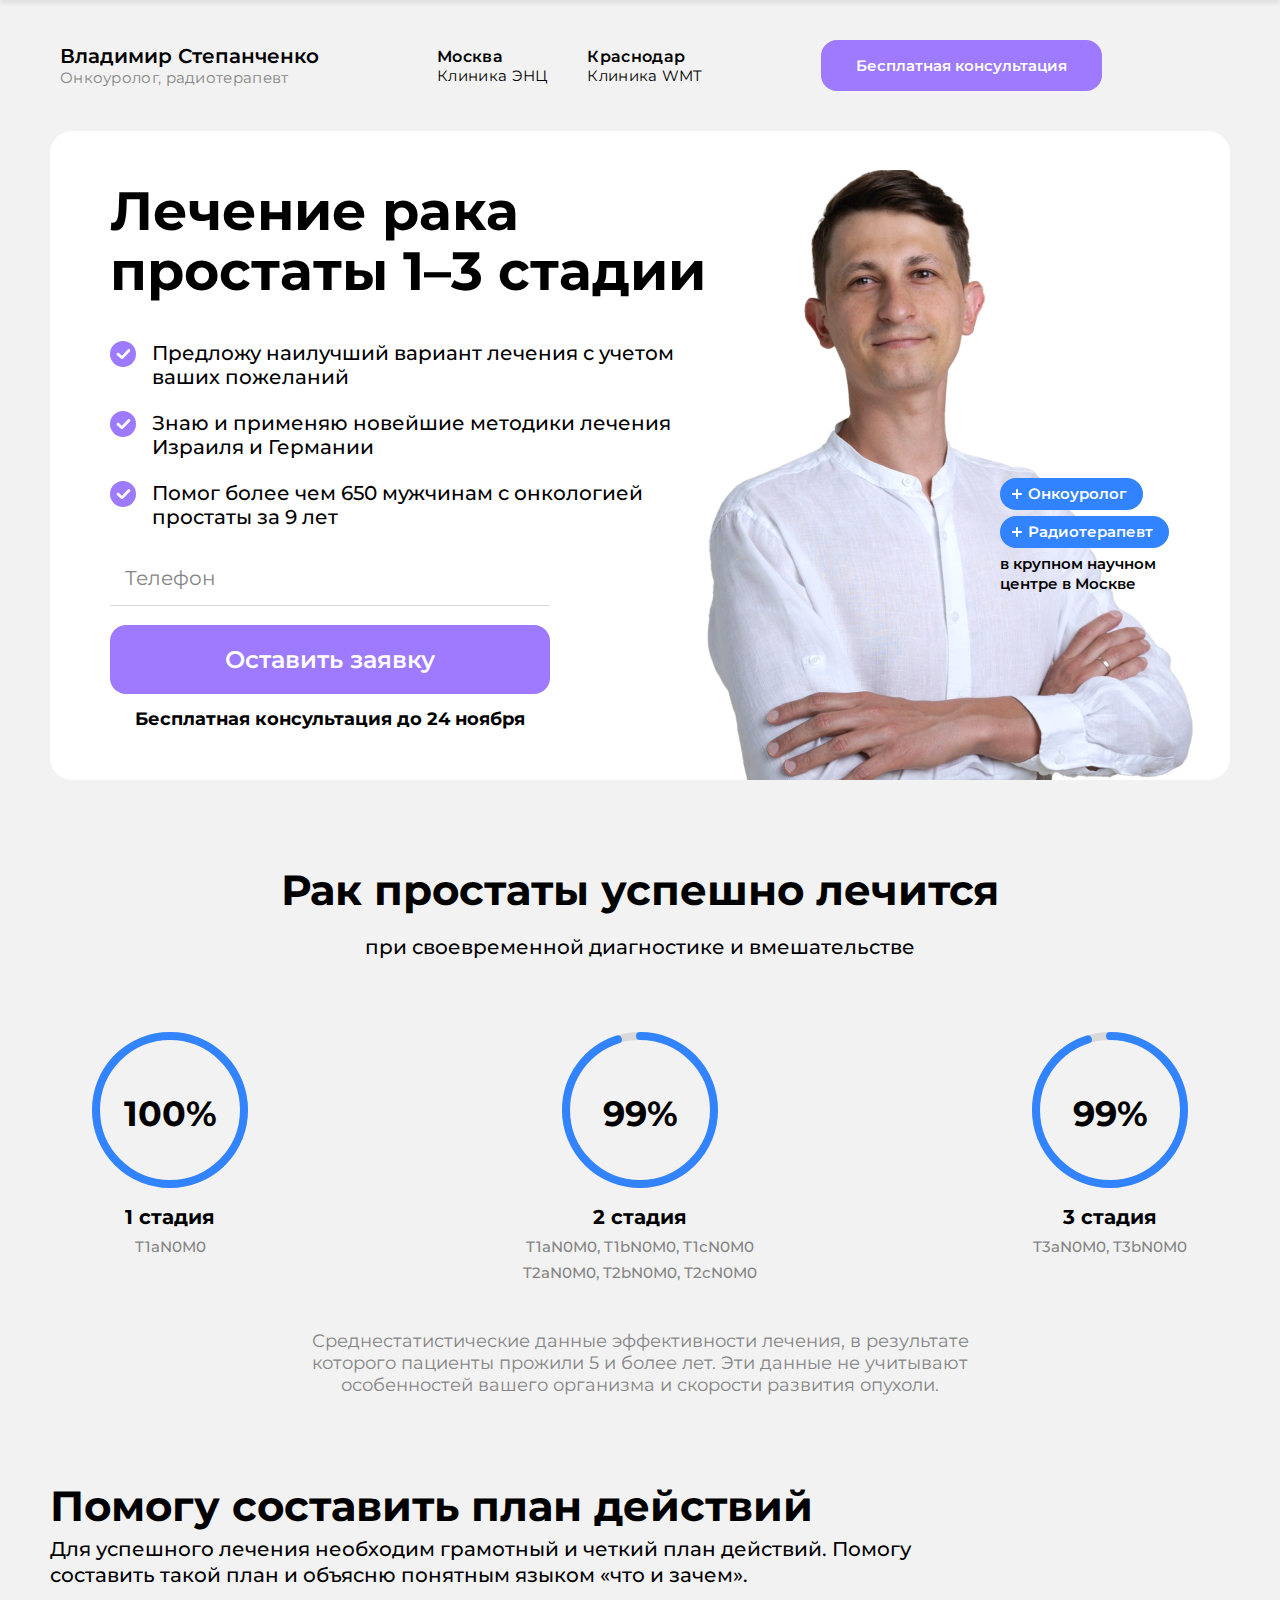
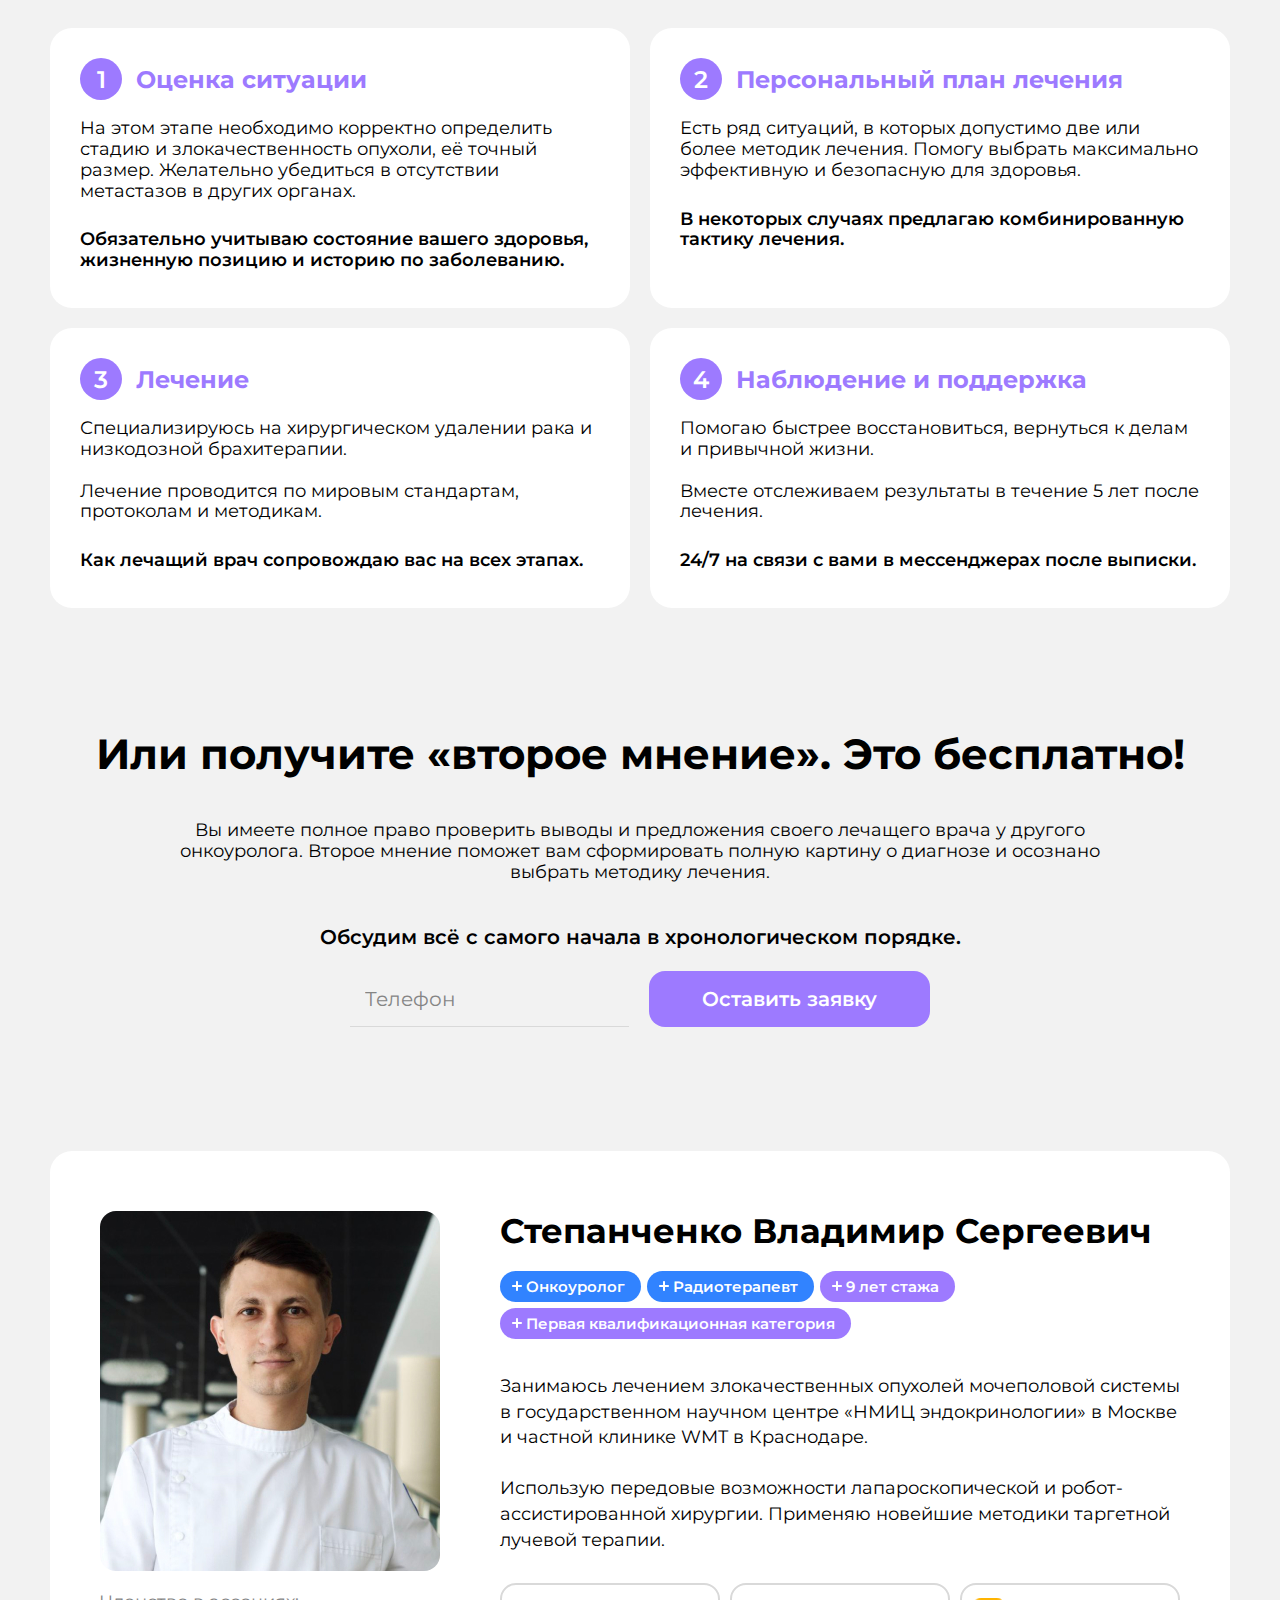
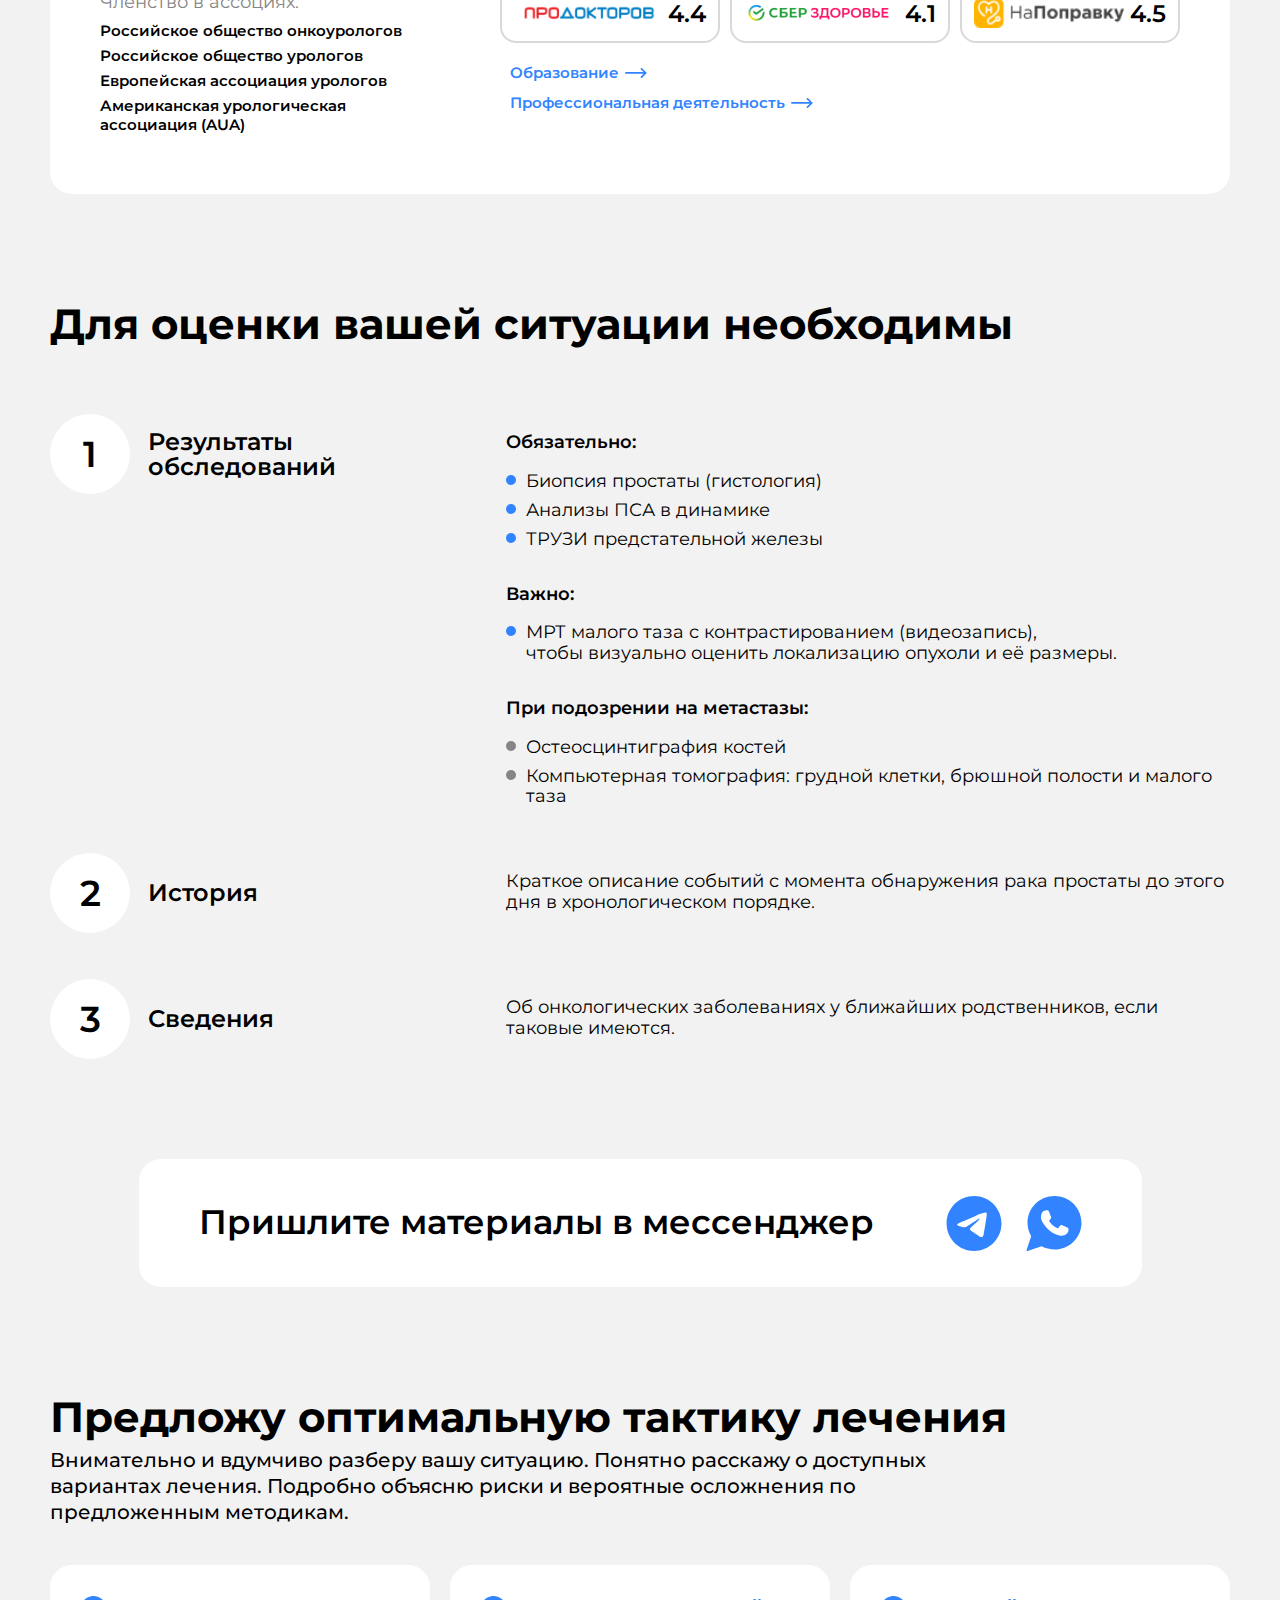
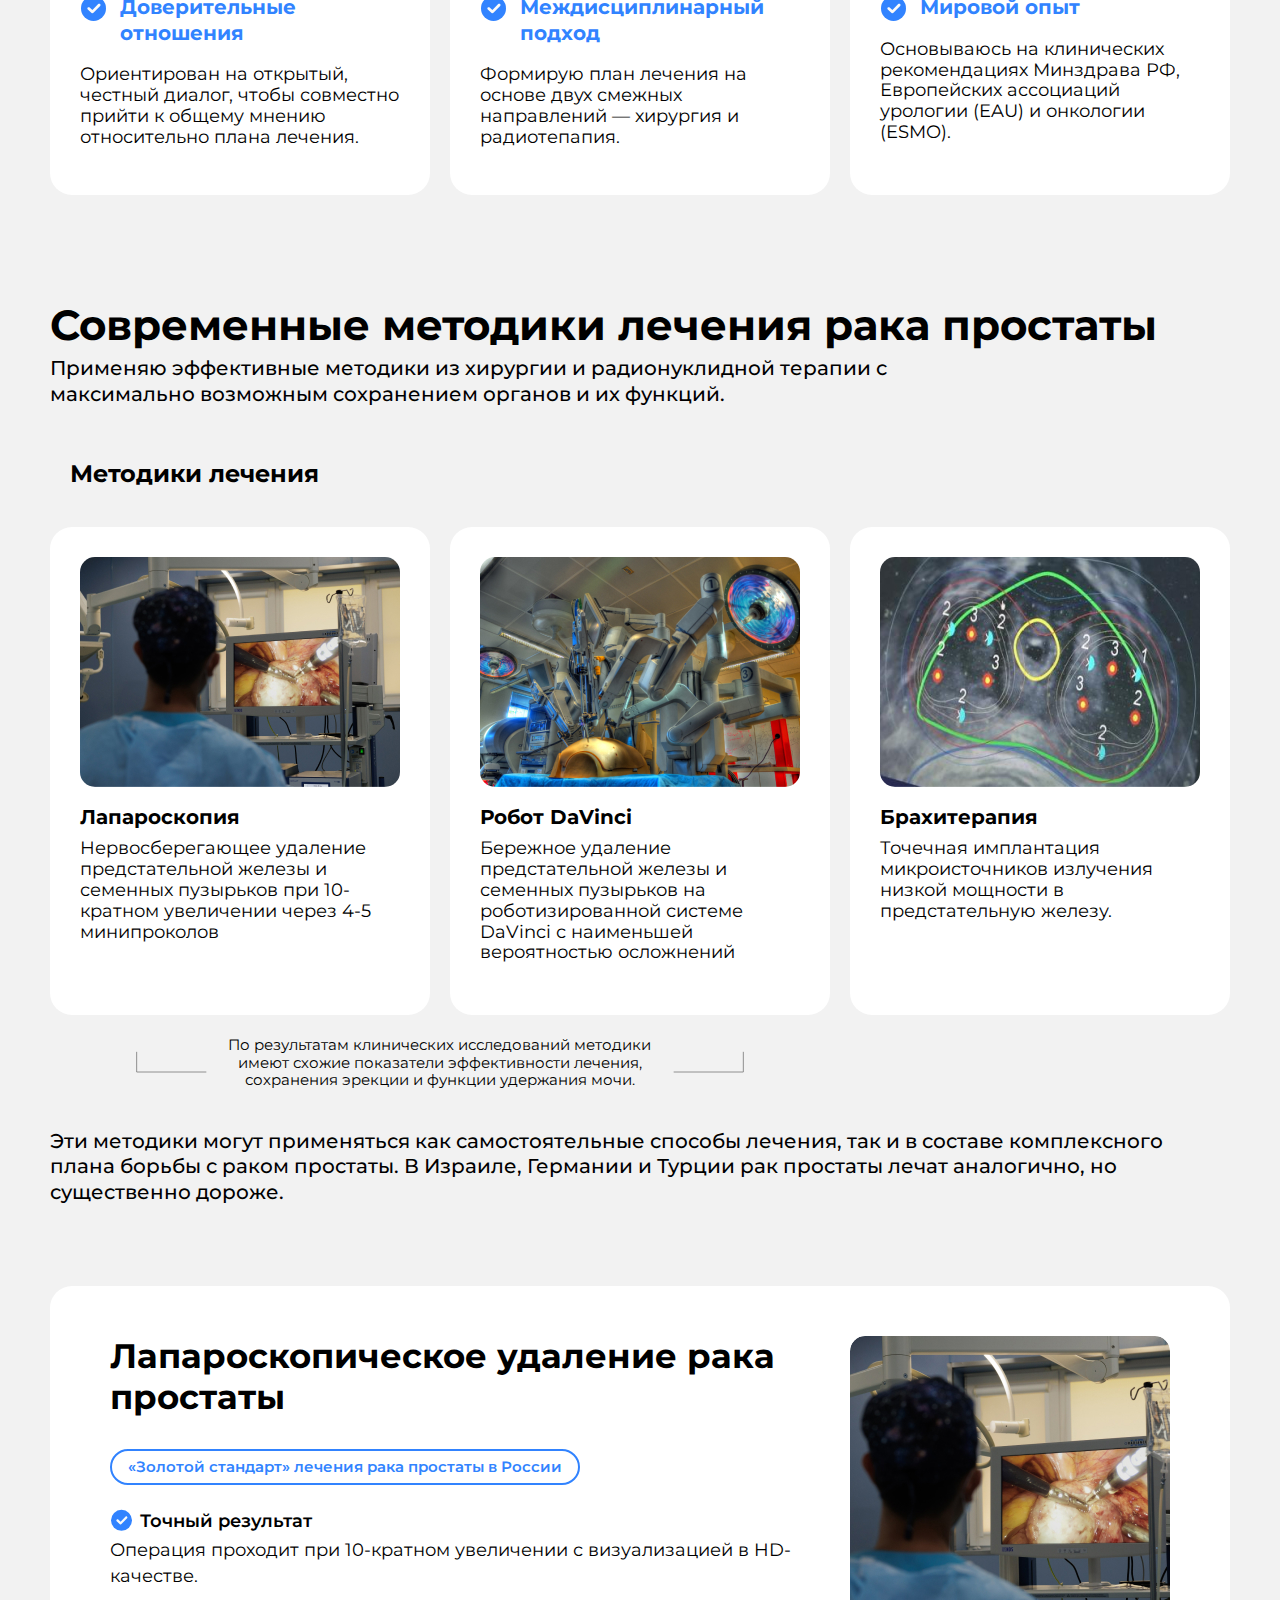
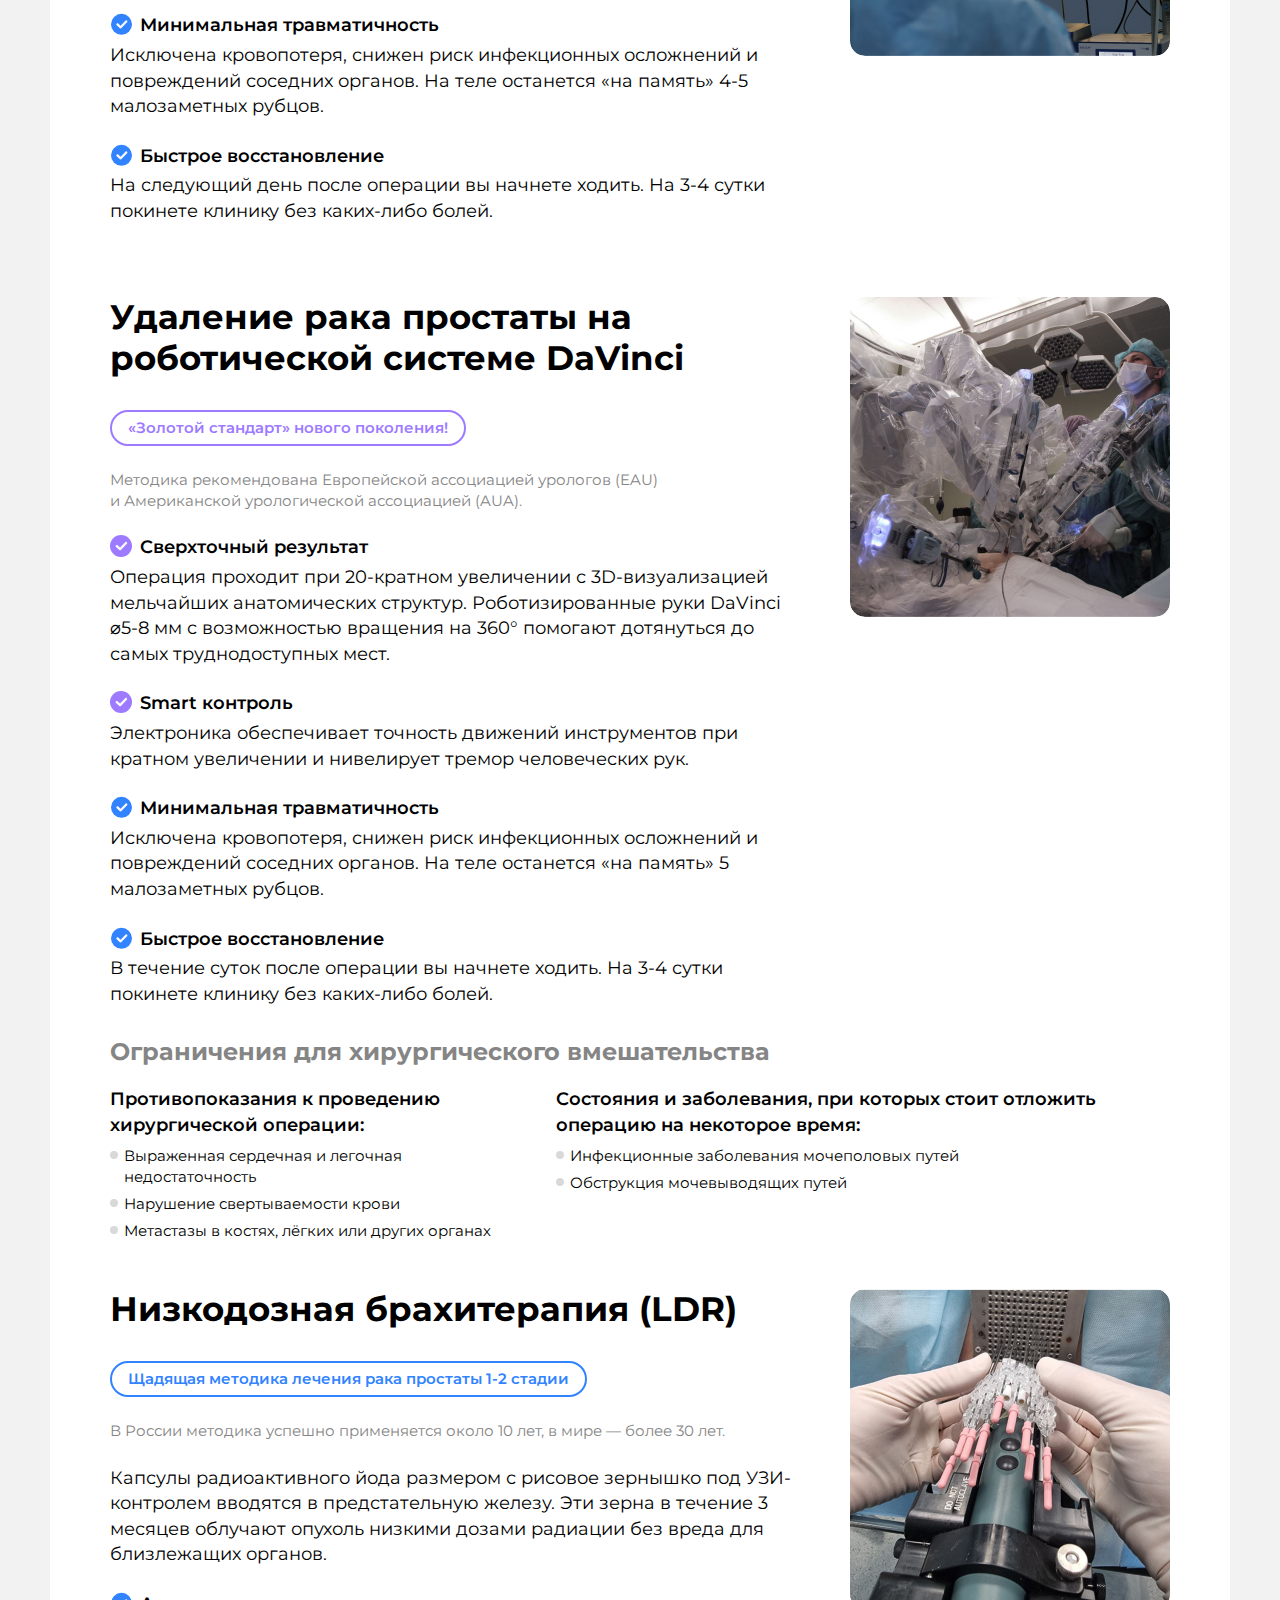
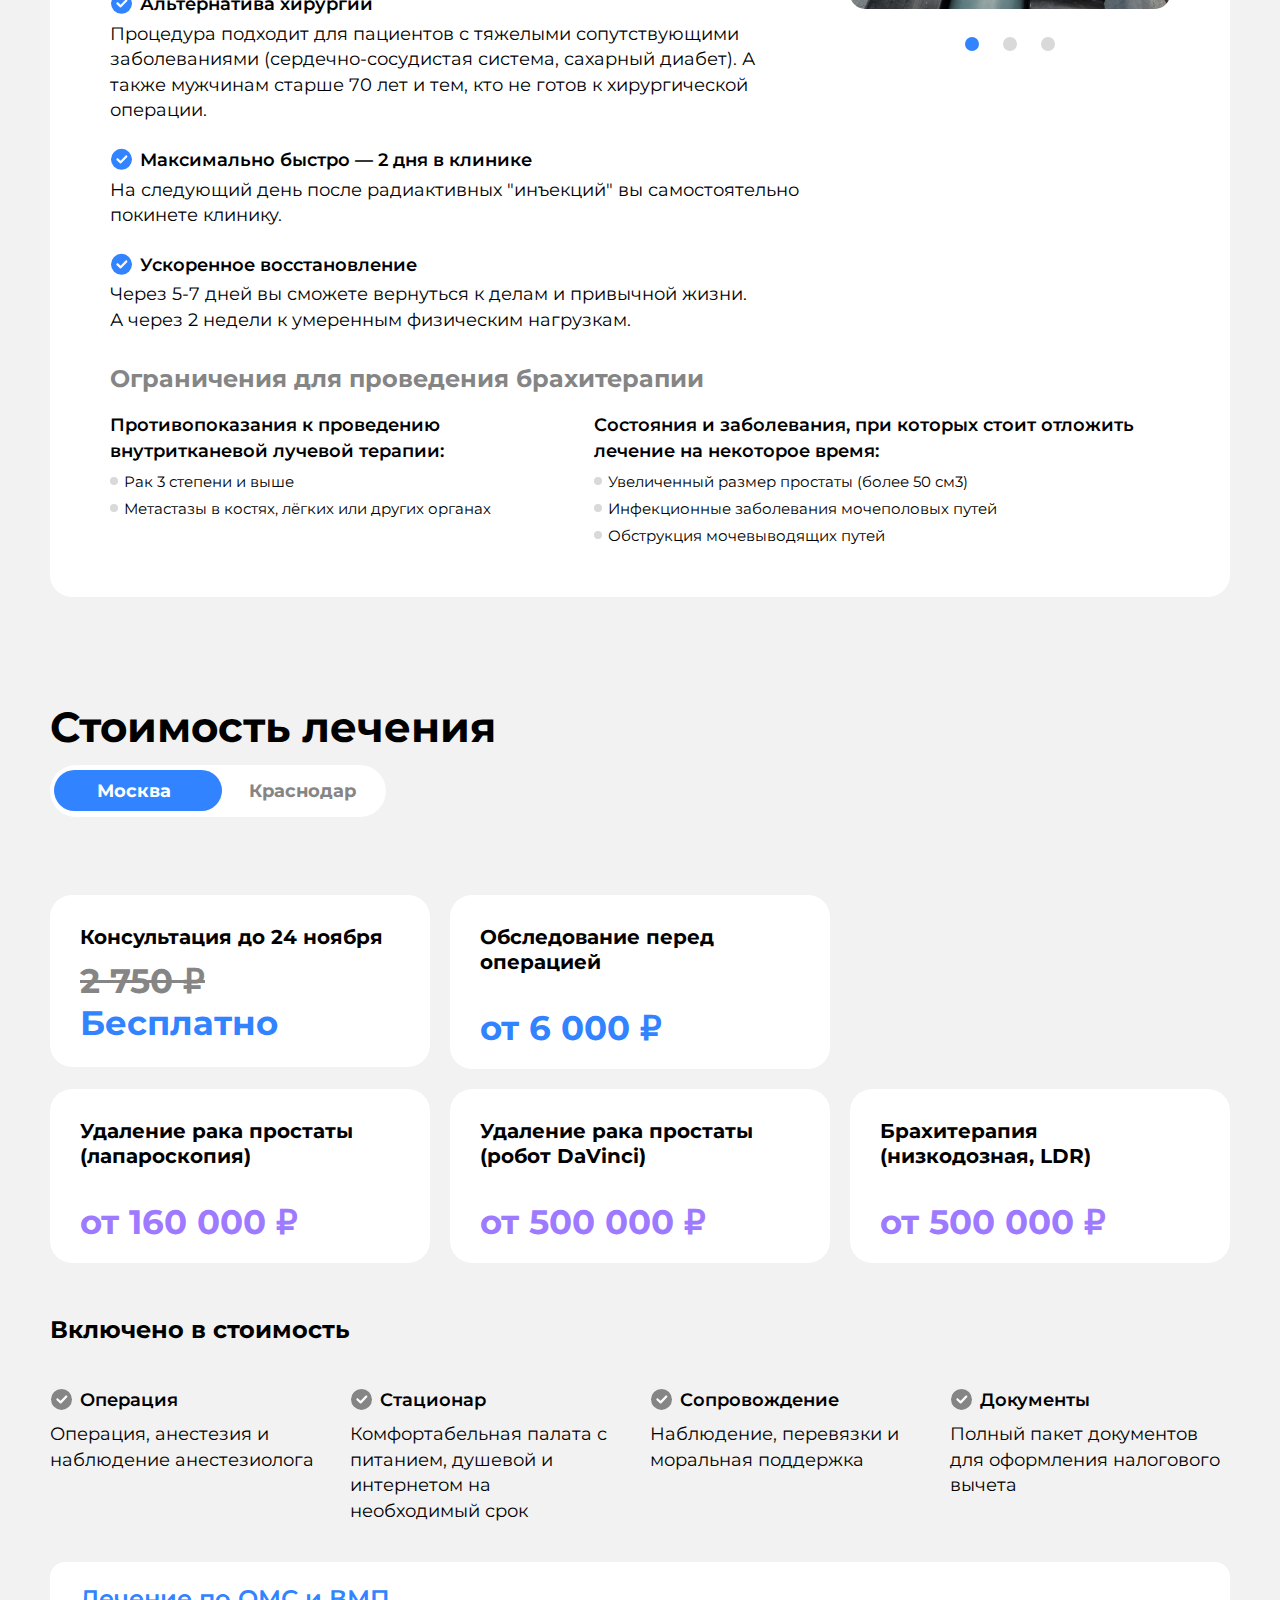
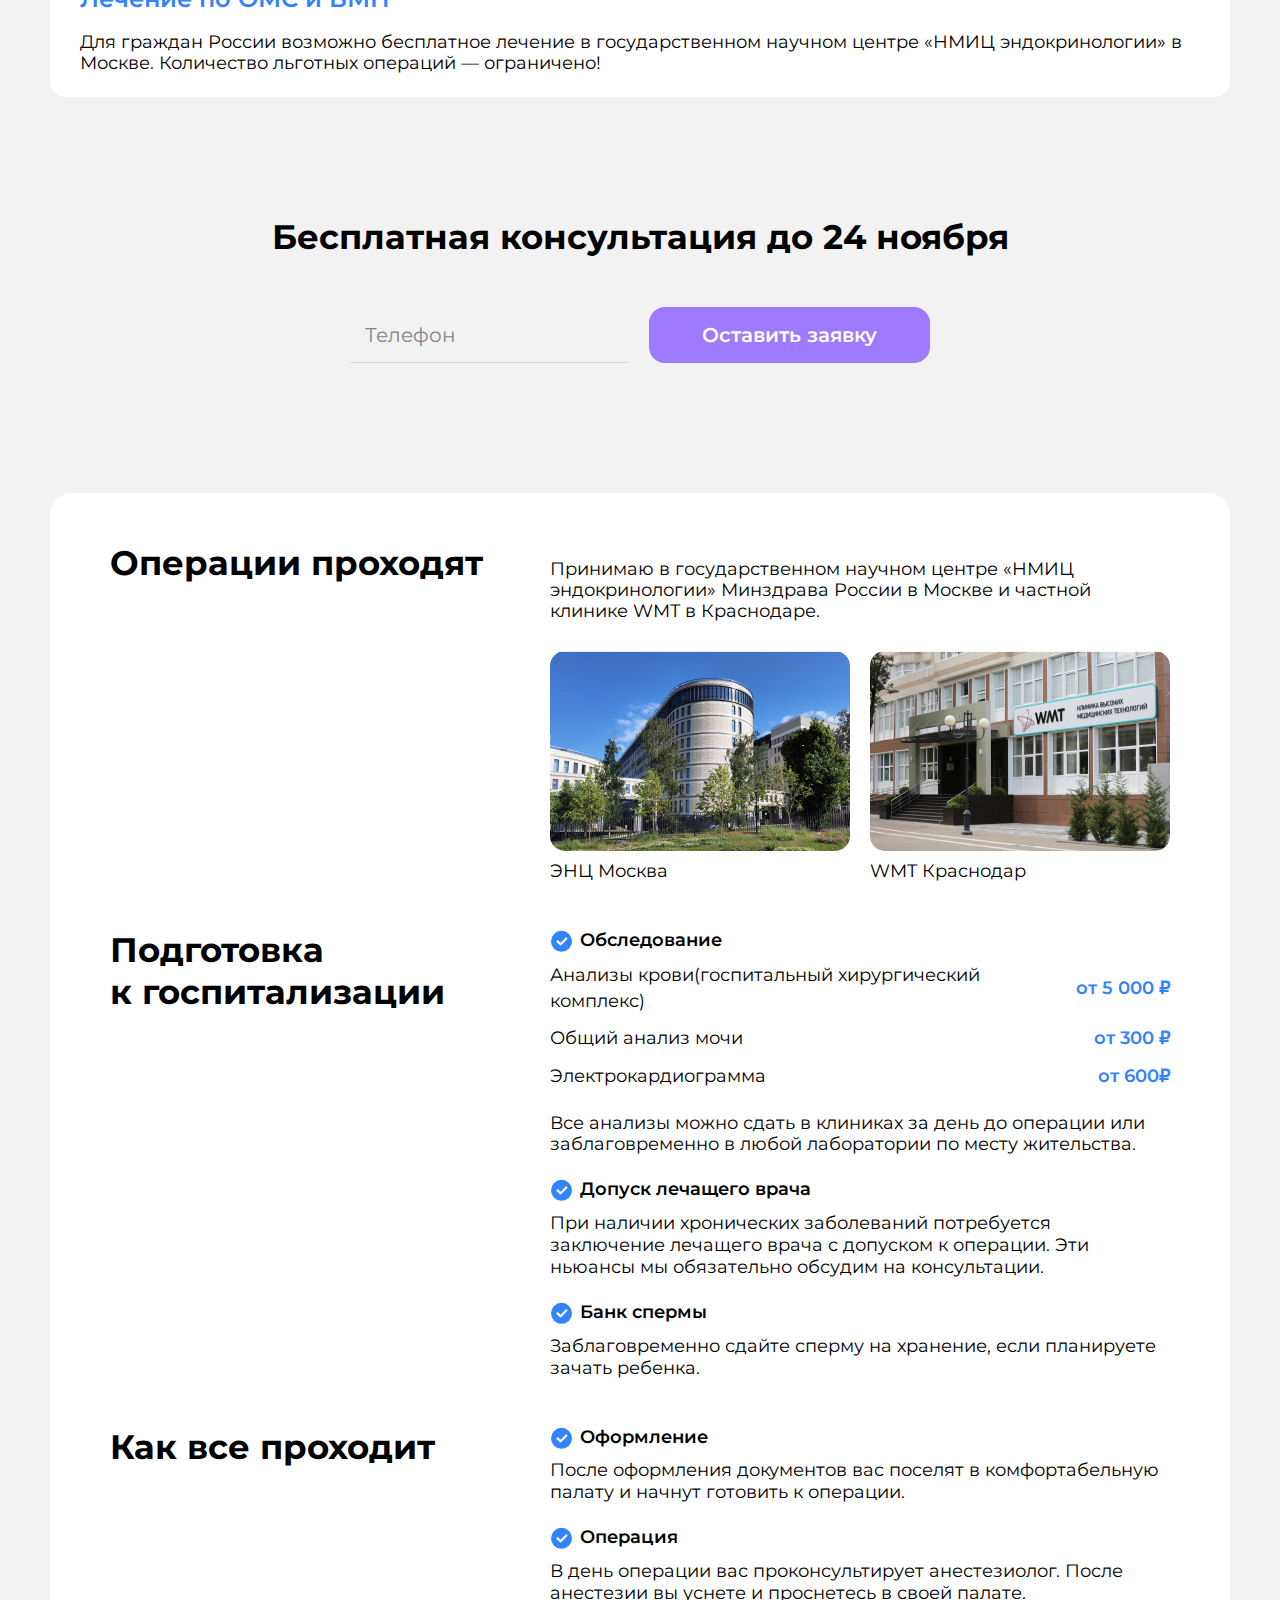
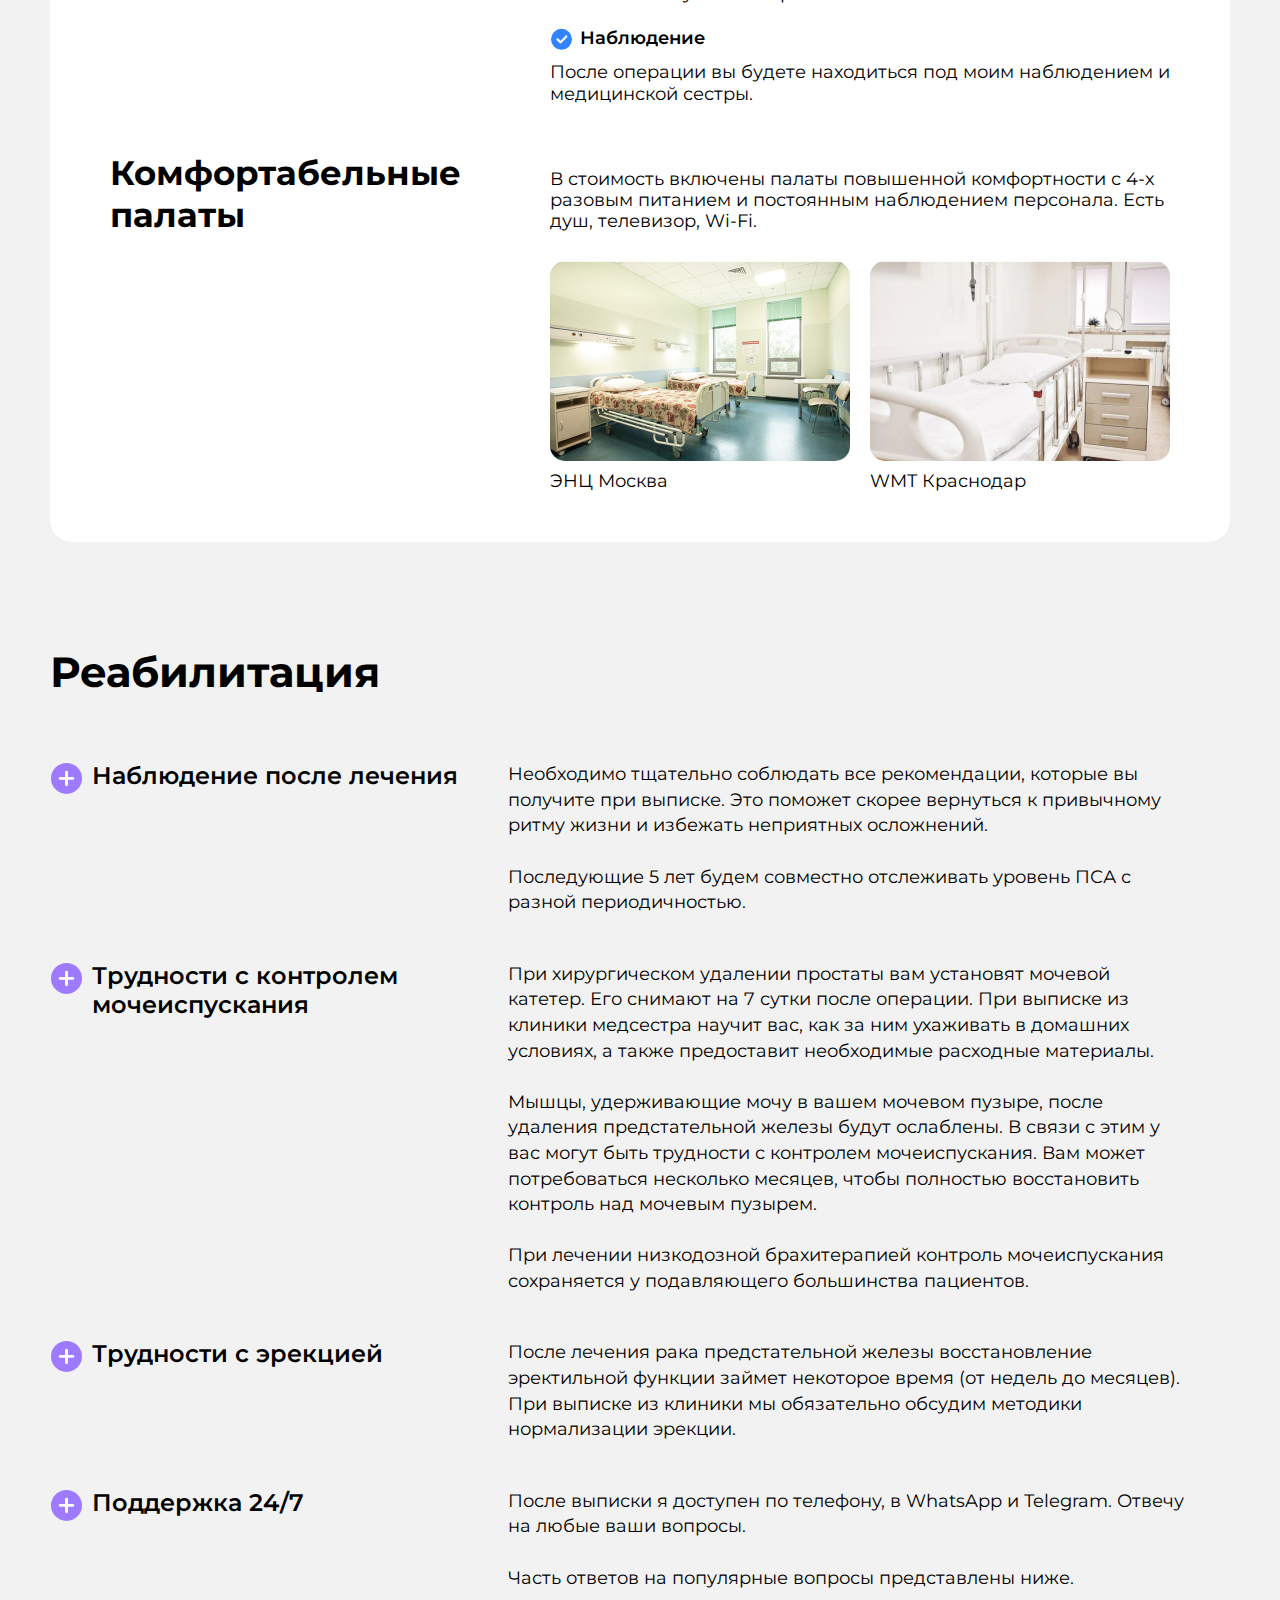
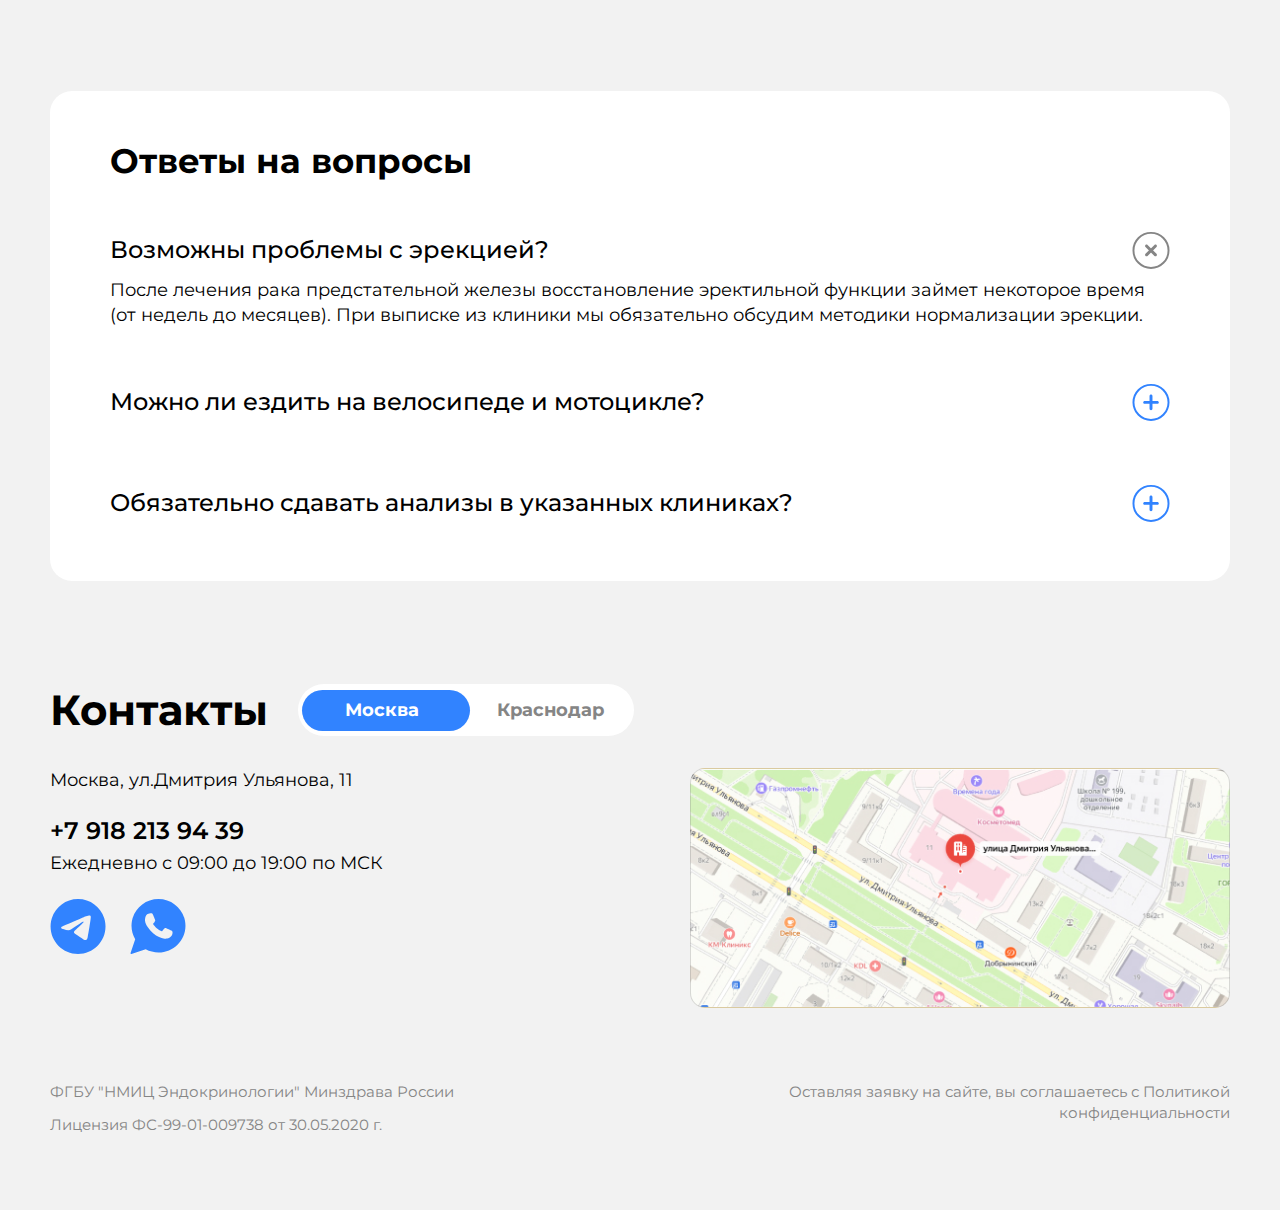
==== index.html @ a7b2053d "Add files via upload" ====
<!DOCTYPE html>
<html lang="ru">
    <head>
        <meta charset="UTF-8" />
        <meta name="viewport" content="width=device-width, initial-scale=1.0" />
        <title>
            Лечение рака простаты 1–3 стадии | Владимир Степанченко - Онкоуролог,
            радиотерапевт
        </title>

        <link rel="stylesheet" href="css/reset.css" />
        <link rel="stylesheet" href="css/style.css" />
        <link rel="stylesheet" href="css/flexibility.css" />

        <link rel="shortcut icon" href="favicon.ico" type="image/x-icon">
    </head>
    <body>
        <header class="header static-header">
            <div class="container">
                <div class="header-wrap">
                    <a href="index.html" class="logo-link">
                        <span>Владимир Степанченко</span>
                        <p>Онкоуролог, радиотерапевт</p>
                    </a>
                    <div class="header-wrap__places">
                        <div class="header-wrap__places__item">
                            <h4 class="header-wrap__places__title">Москва</h4>
                            <p class="header-wrap__places__text">Клиника ЭНЦ</p>
                        </div>
                        <div class="header-wrap__places__item">
                            <h4 class="header-wrap__places__title">Краснодар</h4>
                            <p class="header-wrap__places__text">Клиника WMT</p>
                        </div>
                    </div>
                    <button type="button" class="header__btn btn openModal _desktop">
                        Бесплатная консультация
                    </button>
                    <button type="button" class="header__btn openModal _mobile"></button>
                </div>
            </div>
        </header>
        <div class="header fixed-header">
            <div class="container">
                <div class="header-wrap">
                    <a href="index.html" class="logo-link">
                        <span>Владимир Степанченко</span>
                        <p>Онкоуролог, радиотерапевт</p>
                    </a>
                    <div class="header-wrap__places">
                        <div class="header-wrap__places__item">
                            <h4 class="header-wrap__places__title">Москва</h4>
                            <p class="header-wrap__places__text">Клиника ЭНЦ</p>
                        </div>
                        <div class="header-wrap__places__item">
                            <h4 class="header-wrap__places__title">Краснодар</h4>
                            <p class="header-wrap__places__text">Клиника WMT</p>
                        </div>
                    </div>
                    <button type="button" class="header__btn btn openModal _desktop">
                        Бесплатная консультация
                    </button>
                    <button type="button" class="header__btn openModal _mobile _fixed"></button>
                </div>
            </div>
        </div>

        <section class="offer">
            <div class="container">
                <div class="offer-wrap">
                    <div class="offer-wrap__main">
                        <h1 class="offer-wrap__title">
                            Лечение рака простаты 1–3 стадии
                        </h1>

                        <div class="offer-wrap__benefits">
                            <div class="offer-wrap__benefits__item">
                                Предложу наилучший вариант лечения с учетом ваших
                                пожеланий
                            </div>
                            <div class="offer-wrap__benefits__item">
                                Знаю и применяю новейшие методики лечения Израиля и
                                Германии
                            </div>
                            <div class="offer-wrap__benefits__item">
                                Помог более чем 650 мужчинам с онкологией простаты за 9
                                лет
                            </div>
                        </div>

                        <div class="offer-wrap__form">
                            <input
                                type="text"
                                class="offer-wrap__form__input input"
                                placeholder="Телефон"
                            />
                            <button class="offer-wrap__form__btn btn">
                                Оставить заявку
                            </button>
                            <p class="offer-wrap__form__subtitle">
                                Бесплатная консультация до 24 ноября
                            </p>
                        </div>
                    </div>

                    <img
                        class="offer-wrap__doctor-block__img"
                        src="img/doctor.png"
                        alt="Владимир Степанченко - Онкоуролог, радиотерапевт"
                    />
                    <div class="offer-wrap__doctor-block">
                        <span class="offer-wrap__doctor-block__benefit">Онкоуролог</span>
                        <span class="offer-wrap__doctor-block__benefit"
                            >Радиотерапевт</span
                        >
                        <p class="offer-wrap__doctor-block__text">
                            в крупном научном<br />центре в Москве
                        </p>
                    </div>
                </div>
            </div>
        </section>
        <section class="treatment-success">
            <div class="container">
                <h2 class="section__title treatment-success__title text-a-c">
                    Рак простаты успешно лечится
                </h2>
                <p class="section__text treatment-success__text text-a-c">
                    при своевременной диагностике и вмешательстве
                </p>

                <div class="treatment-success__wrap">
                    <div class="treatment-success__wrap__item">
                        <div class="treatment-success__wrap__item__progress-block">
                            <svg class="progress-ring" width="180" height="180">
                                <circle
                                    class="progress-ring__background"
                                    cx="90"
                                    cy="90"
                                    r="74"
                                ></circle>
                                <circle
                                    class="progress-ring__circle"
                                    cx="90"
                                    cy="90"
                                    r="74"
                                    data-percent="100"
                                ></circle>
                            </svg>
                            <p class="progress-ring__text">
                                <span class="progress-ring__num">100</span>%
                            </p>
                        </div>

                        <h4 class="treatment-success__wrap__item__title">1 стадия</h4>
                        <p class="treatment-success__wrap__item__text">T1aN0M0</p>
                    </div>

                    <div class="treatment-success__wrap__item">
                        <div class="treatment-success__wrap__item__progress-block">
                            <svg class="progress-ring" width="180" height="180">
                                <circle
                                    class="progress-ring__background"
                                    cx="90"
                                    cy="90"
                                    r="74"
                                ></circle>
                                <circle
                                    class="progress-ring__circle"
                                    cx="90"
                                    cy="90"
                                    r="74"
                                    data-percent="95"
                                ></circle>
                            </svg>
                            <p class="progress-ring__text">
                                <span class="progress-ring__num">99</span>%
                            </p>
                        </div>

                        <h4 class="treatment-success__wrap__item__title">2 стадия</h4>
                        <p class="treatment-success__wrap__item__text">
                            T1aN0M0, T1bN0M0, T1cN0M0<br />T2aN0M0, T2bN0M0, T2сN0M0
                        </p>
                    </div>

                    <div class="treatment-success__wrap__item">
                        <div class="treatment-success__wrap__item__progress-block">
                            <svg class="progress-ring" width="180" height="180">
                                <circle
                                    class="progress-ring__background"
                                    cx="90"
                                    cy="90"
                                    r="74"
                                ></circle>
                                <circle
                                    class="progress-ring__circle"
                                    cx="90"
                                    cy="90"
                                    r="74"
                                    data-percent="95"
                                ></circle>
                            </svg>
                            <p class="progress-ring__text">
                                <span class="progress-ring__num">99</span>%
                            </p>
                        </div>

                        <h4 class="treatment-success__wrap__item__title">3 стадия</h4>
                        <p class="treatment-success__wrap__item__text">
                            T3aN0M0, T3bN0M0
                        </p>
                    </div>
                </div>

                <p class="treatment-success__bottom-text">
                    Среднестатистические данные эффективности лечения, в результате
                    которого пациенты прожили 5 и более лет. Эти данные не учитывают
                    особенностей вашего организма и скорости развития опухоли.
                </p>
            </div>
        </section>
        <section class="action-plan">
            <div class="container">
                <h2 class="section__title action-plan__title">
                    Помогу составить план действий
                </h2>
                <p class="section__text action-plan__text">
                    Для успешного лечения необходим грамотный и четкий план действий.
                    Помогу составить такой план и объясню понятным языком «что и зачем».
                </p>

                <div class="action-plan__wrap">
                    <div class="action-plan__wrap__item">
                        <div class="action-plan__wrap__item__top">
                            <span class="action-plan__wrap__item__top__num">1</span>
                            <h3 class="action-plan__wrap__item__top__title">
                                Оценка ситуации
                            </h3>
                        </div>
                        <p class="action-plan__wrap__item__text">
                            На этом этапе необходимо корректно определить стадию и
                            злокачественность опухоли, её точный размер. Желательно
                            убедиться в отсутствии метастазов в других органах.
                        </p>
                        <p class="action-plan__wrap__item__bottom-text">
                            Обязательно учитываю состояние вашего здоровья, жизненную
                            позицию и историю по заболеванию.
                        </p>
                    </div>

                    <div class="action-plan__wrap__item">
                        <div class="action-plan__wrap__item__top">
                            <span class="action-plan__wrap__item__top__num">2</span>
                            <h3 class="action-plan__wrap__item__top__title">
                                Персональный план лечения
                            </h3>
                        </div>
                        <p class="action-plan__wrap__item__text">
                            Есть ряд ситуаций, в которых допустимо две или более методик
                            лечения. Помогу выбрать максимально эффективную и безопасную
                            для здоровья.
                        </p>
                        <p class="action-plan__wrap__item__bottom-text">
                            В некоторых случаях предлагаю комбинированную тактику лечения.
                        </p>
                    </div>

                    <div class="action-plan__wrap__item">
                        <div class="action-plan__wrap__item__top">
                            <span class="action-plan__wrap__item__top__num">3</span>
                            <h3 class="action-plan__wrap__item__top__title">Лечение</h3>
                        </div>
                        <p class="action-plan__wrap__item__text">
                            Специализируюсь на хирургическом удалении рака и низкодозной
                            брахитерапии.
                            <br /><br />
                            Лечение проводится по мировым стандартам, протоколам и
                            методикам.
                        </p>
                        <p class="action-plan__wrap__item__bottom-text">
                            Как лечащий врач сопровождаю вас на всех этапах.
                        </p>
                    </div>

                    <div class="action-plan__wrap__item">
                        <div class="action-plan__wrap__item__top">
                            <span class="action-plan__wrap__item__top__num">4</span>
                            <h3 class="action-plan__wrap__item__top__title">
                                Наблюдение и поддержка
                            </h3>
                        </div>
                        <p class="action-plan__wrap__item__text">
                            Помогаю быстрее восстановиться, вернуться к делам и привычной
                            жизни.
                            <br /><br />
                            Вместе отслеживаем результаты в течение 5 лет после лечения.
                        </p>
                        <p class="action-plan__wrap__item__bottom-text">
                            24/7 на связи с вами в мессенджерах после выписки.
                        </p>
                    </div>
                </div>
            </div>
        </section>
        <section class="consult-section">
            <div class="container">
                <h2 class="section__title consult-section__title">
                    Или получите «второе мнение». Это бесплатно!
                </h2>
                <p class="consult-section__text">
                    Вы имеете полное право проверить выводы и предложения своего лечащего
                    врача у другого онкоуролога. Второе мнение поможет вам сформировать
                    полную картину о диагнозе и осознано выбрать методику лечения.
                </p>
                <div class="consult-section__form">
                    <h3 class="consult-section__form__title">
                        Обсудим всё с самого начала в хронологическом порядке.
                    </h3>

                    <div class="consult-form-block">
                        <input
                            type="tel"
                            class="input consult-form-block__input"
                            placeholder="Телефон"
                        />
                        <button type="submit" class="btn consult-form-block__btn">
                            Оставить заявку
                        </button>
                    </div>
                </div>
            </div>
        </section>
        <section class="doctor-info">
            <div class="container">
                <div class="doctor-info__wrap">
                    <div class="doctor-info__wrap__image">
                        <img
                            class="doctor-info__wrap__image__img _desktop"
                            src="img/doctor-image-info.jpg"
                            alt="Степанченко Владимир Сергеевич"
                        />
                        <h5 class="doctor-info__wrap__image-membership-title">
                            Членство в ассоциях:
                        </h5>
                        <ul class="doctor-info__wrap__image__memberships">
                            <li class="doctor-info__wrap__image__memberships__item">
                                Российское общество онкоурологов
                            </li>
                            <li class="doctor-info__wrap__image__memberships__item">
                                Российское общество урологов
                            </li>
                            <li class="doctor-info__wrap__image__memberships__item">
                                Европейская ассоциация урологов
                            </li>
                            <li class="doctor-info__wrap__image__memberships__item">
                                Американская урологическая ассоциация (AUA)
                            </li>
                        </ul>
                    </div>

                    <div class="doctor-info__wrap__info">
                        <h2 class="doctor-info__wrap__info__name">
                            Степанченко Владимир Сергеевич
                        </h2>
                        <img
                            class="doctor-info__wrap__image__img _mobile"
                            src="img/doctor-image-info.jpg"
                            alt="Степанченко Владимир Сергеевич"
                        />
                        <div class="doctor-info__wrap__info__achievement">
                            <span class="doctor-info__wrap__info__achievement__item _blue"
                                >Онкоуролог</span
                            >
                            <span class="doctor-info__wrap__info__achievement__item _blue"
                                >Радиотерапевт</span
                            >
                            <span class="doctor-info__wrap__info__achievement__item"
                                >9 лет стажа</span
                            >
                            <span class="doctor-info__wrap__info__achievement__item"
                                >Первая квалификационная категория</span
                            >
                        </div>
                        
                        <p class="doctor-info__wrap__info__text">
                            Занимаюсь лечением злокачественных опухолей мочеполовой
                            системы в государственном научном центре «НМИЦ эндокринологии»
                            в Москве и частной клинике WMT в Краснодаре.
                            <br /><br />
                            Использую передовые возможности лапароскопической и
                            робот-ассистированной хирургии. Применяю новейшие методики
                            таргетной лучевой терапии.
                        </p>
                        <div class="doctor-info__wrap__info__ratings">
                            <div class="doctor-info__wrap__info__ratings__item">
                                <img
                                    src="img/prodoctorov.png"
                                    alt="prodoctorov"
                                    class="doctor-info__wrap__info__ratings__item__img"
                                />
                                <span class="doctor-info__wrap__info__ratings__item__num"
                                    >4.4</span
                                >
                            </div>
                            <div class="doctor-info__wrap__info__ratings__item">
                                <img
                                    src="img/sber.png"
                                    alt="sber"
                                    class="doctor-info__wrap__info__ratings__item__img"
                                />
                                <span class="doctor-info__wrap__info__ratings__item__num"
                                    >4.1</span
                                >
                            </div>
                            <div class="doctor-info__wrap__info__ratings__item">
                                <img
                                    src="img/popravky.png"
                                    alt="popravky"
                                    class="doctor-info__wrap__info__ratings__item__img"
                                />
                                <span class="doctor-info__wrap__info__ratings__item__num"
                                    >4.5</span
                                >
                            </div>
                        </div>
                        <button class="doctor-info__wrap__info__modal-btn openModalEducation">
                            Образование
                        </button>
                        <button class="doctor-info__wrap__info__modal-btn openModalActivity">
                            Профессиональная деятельность
                        </button>
                    </div>
                </div>
            </div>
        </section>
        <section class="assessment-situation">
            <div class="container">
                <h2 class="section__title">Для оценки вашей ситуации необходимы</h2>

                <div class="assessment-situation__wrap">
                    <div class="assessment-situation__wrap__item">
                        <div class="assessment-situation__wrap__item__title-block">
                            <span
                                class="assessment-situation__wrap__item__title-block__num"
                                >1</span
                            >
                            <h3
                                class="assessment-situation__wrap__item__title-block__title"
                            >
                                Результаты обследований
                            </h3>
                        </div>
                        <div class="assessment-situation__wrap__item__info-block">
                            <h4
                                class="assessment-situation__wrap__item__info-block__parametrs-title"
                            >
                                Обязательно:
                            </h4>
                            <ul
                                class="assessment-situation__wrap__item__info-block__parametrs-list"
                            >
                                <li
                                    class="assessment-situation__wrap__item__info-block__parametrs-list__item"
                                >
                                    Биопсия простаты (гистология)
                                </li>
                                <li
                                    class="assessment-situation__wrap__item__info-block__parametrs-list__item"
                                >
                                    Анализы ПСА в динамике
                                </li>
                                <li
                                    class="assessment-situation__wrap__item__info-block__parametrs-list__item"
                                >
                                    ТРУЗИ предстательной железы
                                </li>
                            </ul>

                            <h4
                                class="assessment-situation__wrap__item__info-block__parametrs-title"
                            >
                                Важно:
                            </h4>
                            <ul
                                class="assessment-situation__wrap__item__info-block__parametrs-list"
                            >
                                <li
                                    class="assessment-situation__wrap__item__info-block__parametrs-list__item"
                                >
                                    МРТ малого таза с контрастированием (видеозапись),<br />чтобы
                                    визуально оценить локализацию опухоли и её размеры.
                                </li>
                            </ul>

                            <h4
                                class="assessment-situation__wrap__item__info-block__parametrs-title"
                            >
                                При подозрении на метастазы:
                            </h4>
                            <ul
                                class="assessment-situation__wrap__item__info-block__parametrs-list"
                            >
                                <li
                                    class="assessment-situation__wrap__item__info-block__parametrs-list__item _gray"
                                >
                                    Остеосцинтиграфия костей
                                </li>
                                <li
                                    class="assessment-situation__wrap__item__info-block__parametrs-list__item _gray"
                                >
                                    Компьютерная томография: грудной клетки, брюшной
                                    полости и малого таза
                                </li>
                            </ul>
                        </div>
                    </div>

                    <div class="assessment-situation__wrap__item">
                        <div class="assessment-situation__wrap__item__title-block">
                            <span
                                class="assessment-situation__wrap__item__title-block__num"
                                >2</span
                            >
                            <h3
                                class="assessment-situation__wrap__item__title-block__title"
                            >
                                История
                            </h3>
                        </div>
                        <div class="assessment-situation__wrap__item__info-block">
                            <p class="assessment-situation__wrap__item__info-block__text">
                                Краткое описание событий с момента обнаружения рака
                                простаты до этого дня в хронологическом порядке.
                            </p>
                        </div>
                    </div>

                    <div class="assessment-situation__wrap__item">
                        <div class="assessment-situation__wrap__item__title-block">
                            <span
                                class="assessment-situation__wrap__item__title-block__num"
                                >3</span
                            >
                            <h3
                                class="assessment-situation__wrap__item__title-block__title"
                            >
                                Сведения
                            </h3>
                        </div>
                        <div class="assessment-situation__wrap__item__info-block">
                            <p class="assessment-situation__wrap__item__info-block__text">
                                Об онкологических заболеваниях у ближайших родственников,
                                если таковые имеются.
                            </p>
                        </div>
                    </div>
                </div>
            </div>
        </section>
        <section class="social-section">
            <div class="container">
                <div class="social-section__block">
                    <h2 class="social-section__block__title">
                        Пришлите материалы в мессенджер
                    </h2>
                    <div class="social-section__block__links">
                        <a href="#" class="social-section__block__links__item">
                            <img src="img/icons/telegram.svg" alt="telegram" />
                        </a>
                        <a href="#" class="social-section__block__links__item">
                            <img src="img/icons/whatsup.svg" alt="whatsapp" />
                        </a>
                    </div>
                </div>
            </div>
        </section>
        <section class="optimal-tactics">
            <div class="container">
                <h2 class="section__title">Предложу оптимальную тактику лечения</h2>
                <p class="section__text optimal-tactics__text">
                    Внимательно и вдумчиво разберу вашу ситуацию. Понятно расскажу о
                    доступных вариантах лечения. Подробно объясню риски и вероятные
                    осложнения по предложенным методикам.
                </p>
                <div class="optimal-tactics__wrap">
                    <div class="optimal-tactics__wrap__item">
                        <h3 class="optimal-tactics__wrap__item__title">
                            Доверительные отношения
                        </h3>
                        <p class="optimal-tactics__wrap__item__text">
                            Ориентирован на открытый, честный диалог, чтобы совместно
                            прийти к общему мнению относительно плана лечения.
                        </p>
                    </div>

                    <div class="optimal-tactics__wrap__item">
                        <h3 class="optimal-tactics__wrap__item__title">
                            Междисциплинарный подход
                        </h3>
                        <p class="optimal-tactics__wrap__item__text">
                            Формирую план лечения на основе двух смежных направлений —
                            хирургия и радиотепапия.
                        </p>
                    </div>

                    <div class="optimal-tactics__wrap__item">
                        <h3 class="optimal-tactics__wrap__item__title">Мировой опыт</h3>
                        <p class="optimal-tactics__wrap__item__text">
                            Основываюсь на клинических рекомендациях Минздрава РФ,
                            Европейских ассоциаций урологии (EAU) и онкологии (ESMO).
                        </p>
                    </div>
                </div>
            </div>
        </section>
        <section class="cancer-treatment-methods">
            <div class="container">
                <h2 class="section__title">Современные методики лечения рака простаты</h2>
                <p class="section__text cancer-treatment-methods__text">
                    Применяю эффективные методики из хирургии и радионуклидной терапии с
                    максимально возможным сохранением органов и их функций.
                </p>

                <h3 class="cancer-treatment-methods__title">Методики лечения</h3>
                <div class="cancer-treatment-methods__title__wrap">
                    <div class="cancer-treatment-methods__title__wrap__item">
                        <img
                            src="img/cancer-treatment-methods-img-1.jpg"
                            alt="Лапароскопия"
                            class="cancer-treatment-methods__title__wrap__item__img"
                        />
                        <h4 class="cancer-treatment-methods__title__wrap__item__title">
                            Лапароскопия
                        </h4>
                        <p class="cancer-treatment-methods__title__wrap__item__text">
                            Нервосберегающее удаление предстательной железы и семенных
                            пузырьков при 10-кратном увеличении через 4-5 минипроколов
                        </p>
                    </div>
                    <div class="cancer-treatment-methods__title__wrap__item">
                        <img
                            src="img/cancer-treatment-methods-img-2.jpg"
                            alt="Робот DaVinci"
                            class="cancer-treatment-methods__title__wrap__item__img"
                        />
                        <h4 class="cancer-treatment-methods__title__wrap__item__title">
                            Робот DaVinci
                        </h4>
                        <p class="cancer-treatment-methods__title__wrap__item__text">
                            Бережное удаление предстательной железы и семенных пузырьков
                            на роботизированной системе DaVinci с наименьшей вероятностью
                            осложнений
                        </p>
                    </div>
                    <div class="cancer-treatment-methods__title__wrap__item">
                        <img
                            src="img/cancer-treatment-methods-img-3.jpg"
                            alt="Брахитерапия"
                            class="cancer-treatment-methods__title__wrap__item__img"
                        />
                        <h4 class="cancer-treatment-methods__title__wrap__item__title">
                            Брахитерапия
                        </h4>
                        <p class="cancer-treatment-methods__title__wrap__item__text">
                            Точечная имплантация микроисточников излучения низкой мощности
                            в предстательную железу.
                        </p>
                    </div>

                    <p class="cancer-treatment-methods__title__wrap__before-block">
                        По результатам клинических исследований методики имеют схожие
                        показатели эффективности лечения, сохранения эрекции и функции
                        удержания мочи.
                    </p>
                </div>

                <p class="cancer-treatment-methods__bottom-text">
                    Эти методики могут применяться как самостоятельные способы лечения,
                    так и в составе комплексного плана борьбы с раком простаты. В Израиле,
                    Германии и Турции рак простаты лечат аналогично, но существенно
                    дороже.
                </p>

                <div class="cancer-treatment-methods__wrap">
                    <div class="cancer-treatment-methods__wrap__item">
                        <div class="cancer-treatment-methods__wrap__item__info">
                            <h2 class="cancer-treatment-methods__wrap__item__info__title">
                                Лапароскопическое удаление рака простаты
                            </h2>
                            <span
                                class="cancer-treatment-methods__wrap__item__info__status"
                                >«Золотой стандарт» лечения рака простаты в России</span
                            >
                            <ul
                                class="cancer-treatment-methods__wrap__item__info__production"
                            >
                                <li
                                    class="cancer-treatment-methods__wrap__item__info__production__item"
                                >
                                    <h5
                                        class="cancer-treatment-methods__wrap__item__info__production__item__title"
                                    >
                                        Точный результат
                                    </h5>
                                    <p
                                        class="cancer-treatment-methods__wrap__item__info__production__item__text"
                                    >
                                        Операция проходит при 10-кратном увеличении с
                                        визуализацией в HD-качестве.
                                    </p>
                                </li>
                                <li
                                    class="cancer-treatment-methods__wrap__item__info__production__item"
                                >
                                    <h5
                                        class="cancer-treatment-methods__wrap__item__info__production__item__title"
                                    >
                                        Минимальная травматичность
                                    </h5>
                                    <p
                                        class="cancer-treatment-methods__wrap__item__info__production__item__text"
                                    >
                                        Исключена кровопотеря, снижен риск инфекционных
                                        осложнений и повреждений соседних органов. На теле
                                        останется «на память» 4-5 малозаметных рубцов.
                                    </p>
                                </li>
                                <li
                                    class="cancer-treatment-methods__wrap__item__info__production__item"
                                >
                                    <h5
                                        class="cancer-treatment-methods__wrap__item__info__production__item__title"
                                    >
                                        Быстрое восстановление
                                    </h5>
                                    <p
                                        class="cancer-treatment-methods__wrap__item__info__production__item__text"
                                    >
                                        На следующий день после операции вы начнете
                                        ходить. На 3-4 сутки покинете клинику без
                                        каких-либо болей.
                                    </p>
                                </li>
                            </ul>
                        </div>
                        <div
                            class="cancer-treatment-methods__wrap__item__image cancer-treatment-methods__slider"
                        >
                            <div class="cancer-treatment-methods__slider__item">
                                <img
                                    src="img/cancer-treatment-method-1.jpg"
                                    alt="Низкодозная брахитерапия (LDR)"
                                />
                            </div>
                            <!-- <div class="cancer-treatment-methods__slider__item">
                                <img
                                    src="img/cancer-treatment-method-2.jpg"
                                    alt="Низкодозная брахитерапия (LDR)"
                                />
                            </div>
                            <div class="cancer-treatment-methods__slider__item">
                                <img
                                    src="img/cancer-treatment-method-3.jpg"
                                    alt="Низкодозная брахитерапия (LDR)"
                                />
                            </div> -->
                        </div>
                    </div>

                    <div class="cancer-treatment-methods__wrap__item">
                        <div class="cancer-treatment-methods__wrap__item__info">
                            <h2 class="cancer-treatment-methods__wrap__item__info__title">
                                Удаление рака простаты на роботической системе DaVinci
                            </h2>
                            <span
                                class="cancer-treatment-methods__wrap__item__info__status _purple"
                                >«Золотой стандарт» нового поколения!</span
                            >
                            <span class="cancer-treatment-methods__wrap__item__info__hint"
                                >Методика рекомендована Европейской ассоциацией урологов
                                (EAU)<br />и Американской урологической ассоциацией
                                (AUA).</span
                            >
                            <ul
                                class="cancer-treatment-methods__wrap__item__info__production"
                            >
                                <li
                                    class="cancer-treatment-methods__wrap__item__info__production__item"
                                >
                                    <h5
                                        class="cancer-treatment-methods__wrap__item__info__production__item__title _purple"
                                    >
                                        Сверхточный результат
                                    </h5>
                                    <p
                                        class="cancer-treatment-methods__wrap__item__info__production__item__text"
                                    >
                                        Операция проходит при 20-кратном увеличении с
                                        3D-визуализацией мельчайших анатомических
                                        структур. Роботизированные руки DaVinci ⌀5-8 мм с
                                        возможностью вращения на 360° помогают дотянуться
                                        до самых труднодоступных мест.
                                    </p>
                                </li>
                                <li
                                    class="cancer-treatment-methods__wrap__item__info__production__item"
                                >
                                    <h5
                                        class="cancer-treatment-methods__wrap__item__info__production__item__title _purple"
                                    >
                                        Smart контроль
                                    </h5>
                                    <p
                                        class="cancer-treatment-methods__wrap__item__info__production__item__text"
                                    >
                                        Электроника обеспечивает точность движений
                                        инструментов при кратном увеличении и нивелирует
                                        тремор человеческих рук.
                                    </p>
                                </li>
                                <li
                                    class="cancer-treatment-methods__wrap__item__info__production__item"
                                >
                                    <h5
                                        class="cancer-treatment-methods__wrap__item__info__production__item__title"
                                    >
                                        Минимальная травматичность
                                    </h5>
                                    <p
                                        class="cancer-treatment-methods__wrap__item__info__production__item__text"
                                    >
                                        Исключена кровопотеря, снижен риск инфекционных
                                        осложнений и повреждений соседних органов. На теле
                                        останется «на память» 5 малозаметных рубцов.
                                    </p>
                                </li>
                                <li
                                    class="cancer-treatment-methods__wrap__item__info__production__item"
                                >
                                    <h5
                                        class="cancer-treatment-methods__wrap__item__info__production__item__title"
                                    >
                                        Быстрое восстановление
                                    </h5>
                                    <p
                                        class="cancer-treatment-methods__wrap__item__info__production__item__text"
                                    >
                                        В течение суток после операции вы начнете ходить.
                                        На 3-4 сутки покинете клинику без каких-либо
                                        болей.
                                    </p>
                                </li>
                            </ul>
                        </div>
                        <div
                            class="cancer-treatment-methods__wrap__item__image cancer-treatment-methods__slider"
                        >
                            <div class="cancer-treatment-methods__slider__item">
                                <img
                                    src="img/cancer-treatment-method-2.jpg"
                                    alt="Низкодозная брахитерапия (LDR)"
                                />
                            </div>
                            <!-- <div class="cancer-treatment-methods__slider__item">
                                <img
                                    src="img/cancer-treatment-method-3.jpg"
                                    alt="Низкодозная брахитерапия (LDR)"
                                />
                            </div>
                            <div class="cancer-treatment-methods__slider__item">
                                <img
                                    src="img/cancer-treatment-method-1.jpg"
                                    alt="Низкодозная брахитерапия (LDR)"
                                />
                            </div> -->
                        </div>

                        <h2
                            class="cancer-treatment-methods__wrap__item__info__restrictions__title"
                        >
                            Ограничения для хирургического вмешательства
                        </h2>
                        <div
                            class="cancer-treatment-methods__wrap__item__info__restrictions"
                        >
                            <div
                                class="cancer-treatment-methods__wrap__item__info__restrictions__item"
                            >
                                <h3
                                    class="cancer-treatment-methods__wrap__item__info__restrictions__item__title"
                                >
                                    Противопоказания к проведению хирургической операции:
                                </h3>
                                <ul
                                    class="cancer-treatment-methods__wrap__item__info__restrictions__item__list"
                                >
                                    <li
                                        class="cancer-treatment-methods__wrap__item__info__restrictions__item__list__item"
                                    >
                                        Выраженная сердечная и легочная недостаточность
                                    </li>
                                    <li
                                        class="cancer-treatment-methods__wrap__item__info__restrictions__item__list__item"
                                    >
                                        Нарушение свертываемости крови
                                    </li>
                                    <li
                                        class="cancer-treatment-methods__wrap__item__info__restrictions__item__list__item"
                                    >
                                        Метастазы в костях, лёгких или других органах
                                    </li>
                                </ul>
                            </div>

                            <div
                                class="cancer-treatment-methods__wrap__item__info__restrictions__item"
                            >
                                <h3
                                    class="cancer-treatment-methods__wrap__item__info__restrictions__item__title"
                                >
                                    Состояния и заболевания, при которых стоит отложить
                                    операцию на некоторое время:
                                </h3>
                                <ul
                                    class="cancer-treatment-methods__wrap__item__info__restrictions__item__list"
                                >
                                    <li
                                        class="cancer-treatment-methods__wrap__item__info__restrictions__item__list__item"
                                    >
                                        Инфекционные заболевания мочеполовых путей
                                    </li>
                                    <li
                                        class="cancer-treatment-methods__wrap__item__info__restrictions__item__list__item"
                                    >
                                        Обструкция мочевыводящих путей
                                    </li>
                                </ul>
                            </div>
                        </div>
                    </div>

                    <div class="cancer-treatment-methods__wrap__item">
                        <div class="cancer-treatment-methods__wrap__item__info">
                            <h2 class="cancer-treatment-methods__wrap__item__info__title">
                                Низкодозная брахитерапия (LDR)
                            </h2>
                            <span
                                class="cancer-treatment-methods__wrap__item__info__status"
                                >Щадящая методика лечения рака простаты 1-2 стадии</span
                            >
                            <span class="cancer-treatment-methods__wrap__item__info__hint"
                                >В России методика успешно применяется около 10 лет, в
                                мире — более 30 лет.</span
                            >
                            <p class="cancer-treatment-methods__wrap__item__info__text">
                                Капсулы радиоактивного йода размером с рисовое зернышко
                                под УЗИ-контролем вводятся в предстательную железу. Эти
                                зерна в течение 3 месяцев облучают опухоль низкими дозами
                                радиации без вреда для близлежащих органов.
                            </p>
                            <ul
                                class="cancer-treatment-methods__wrap__item__info__production"
                            >
                                <li
                                    class="cancer-treatment-methods__wrap__item__info__production__item"
                                >
                                    <h5
                                        class="cancer-treatment-methods__wrap__item__info__production__item__title"
                                    >
                                        Альтернатива хирургии
                                    </h5>
                                    <p
                                        class="cancer-treatment-methods__wrap__item__info__production__item__text"
                                    >
                                        Процедура подходит для пациентов с тяжелыми
                                        сопутствующими заболеваниями (сердечно-сосудистая
                                        система, сахарный диабет). А также мужчинам старше
                                        70 лет и тем, кто не готов к хирургической
                                        операции.
                                    </p>
                                </li>
                                <li
                                    class="cancer-treatment-methods__wrap__item__info__production__item"
                                >
                                    <h5
                                        class="cancer-treatment-methods__wrap__item__info__production__item__title"
                                    >
                                        Максимально быстро — 2 дня в клинике
                                    </h5>
                                    <p
                                        class="cancer-treatment-methods__wrap__item__info__production__item__text"
                                    >
                                        На следующий день после радиактивных "инъекций" вы
                                        самостоятельно покинете клинику.
                                    </p>
                                </li>
                                <li
                                    class="cancer-treatment-methods__wrap__item__info__production__item"
                                >
                                    <h5
                                        class="cancer-treatment-methods__wrap__item__info__production__item__title"
                                    >
                                        Ускоренное восстановление
                                    </h5>
                                    <p
                                        class="cancer-treatment-methods__wrap__item__info__production__item__text"
                                    >
                                        Через 5-7 дней вы сможете вернуться к делам и
                                        привычной жизни.<br />А через 2 недели к умеренным
                                        физическим нагрузкам.
                                    </p>
                                </li>
                            </ul>
                        </div>
                        <div
                            class="cancer-treatment-methods__wrap__item__image cancer-treatment-methods__slider"
                        >
                            <div class="cancer-treatment-methods__slider__item">
                                <img
                                    src="img/cancer-treatment-method-3.jpg"
                                    alt="Низкодозная брахитерапия (LDR)"
                                />
                            </div>
                            <div class="cancer-treatment-methods__slider__item">
                                <img
                                    src="img/cancer-treatment-method-2.jpg"
                                    alt="Низкодозная брахитерапия (LDR)"
                                />
                            </div>
                            <div class="cancer-treatment-methods__slider__item">
                                <img
                                    src="img/cancer-treatment-method-1.jpg"
                                    alt="Низкодозная брахитерапия (LDR)"
                                />
                            </div>
                        </div>

                        <h2
                            class="cancer-treatment-methods__wrap__item__info__restrictions__title"
                        >
                            Ограничения для проведения брахитерапии
                        </h2>
                        <div
                            class="cancer-treatment-methods__wrap__item__info__restrictions"
                        >
                            <div
                                class="cancer-treatment-methods__wrap__item__info__restrictions__item"
                            >
                                <h3
                                    class="cancer-treatment-methods__wrap__item__info__restrictions__item__title"
                                >
                                    Противопоказания к проведению внутритканевой лучевой
                                    терапии:
                                </h3>
                                <ul
                                    class="cancer-treatment-methods__wrap__item__info__restrictions__item__list"
                                >
                                    <li
                                        class="cancer-treatment-methods__wrap__item__info__restrictions__item__list__item"
                                    >
                                        Рак 3 степени и выше
                                    </li>
                                    <li
                                        class="cancer-treatment-methods__wrap__item__info__restrictions__item__list__item"
                                    >
                                        Метастазы в костях, лёгких или других органах
                                    </li>
                                </ul>
                            </div>

                            <div
                                class="cancer-treatment-methods__wrap__item__info__restrictions__item"
                            >
                                <h3
                                    class="cancer-treatment-methods__wrap__item__info__restrictions__item__title"
                                >
                                    Состояния и заболевания, при которых стоит отложить
                                    лечение на некоторое время:
                                </h3>
                                <ul
                                    class="cancer-treatment-methods__wrap__item__info__restrictions__item__list"
                                >
                                    <li
                                        class="cancer-treatment-methods__wrap__item__info__restrictions__item__list__item"
                                    >
                                        Увеличенный размер простаты (более 50 см3)
                                    </li>
                                    <li
                                        class="cancer-treatment-methods__wrap__item__info__restrictions__item__list__item"
                                    >
                                        Инфекционные заболевания мочеполовых путей
                                    </li>
                                    <li
                                        class="cancer-treatment-methods__wrap__item__info__restrictions__item__list__item"
                                    >
                                        Обструкция мочевыводящих путей
                                    </li>
                                </ul>
                            </div>
                        </div>
                    </div>
                </div>
            </div>
        </section>
        <section class="cost-treatment">
            <div class="container">
                <h2 class="section__title">Стоимость лечения</h2>
                <div data-tabs="1" class="tabs-container">
                    <div class="cost-treatment__top">
                        <!-- Кнопки табов  -->
                        <div class="tabs-top__btns">
                            <button
                                data-tab="cost-treatment-tab-1"
                                class="tabs-top__btns__item active"
                            >
                                Москва
                            </button>
                            <button data-tab="cost-treatment-tab-2" class="tabs-top__btns__item">
                                Краснодар
                            </button>
                            <div class="tab-slider"></div>
                        </div>
                    </div>

                    <!-- Содержимое табов -->
                    <div class="tab-content active" id="cost-treatment-tab-1">
                        <div class="cost-treatment__content">
                            <div class="cost-treatment__content_wrap-blue">
                                <div class="cost-treatment__content_wrap-blue__item">
                                    <h4 class="cost-treatment__content_wrap-blue__item__title">Консультация до 24 ноября</h4>
                                    <span class="cost-treatment__content_wrap-blue__item__old-price-tag">2 750 ₽</span>
                                    <span class="cost-treatment__content_wrap-blue__item__price-tag">Бесплатно</span>
                                </div>
                                <div class="cost-treatment__content_wrap-blue__item">
                                    <h4 class="cost-treatment__content_wrap-blue__item__title">Обследование перед операцией</h4>
                                    <span class="cost-treatment__content_wrap-blue__item__old-price-tag"></span>
                                    <span class="cost-treatment__content_wrap-blue__item__price-tag">от 6 000 ₽</span>
                                </div>
                            </div>
                            <div class="cost-treatment__content_wrap-purple">
                                <div class="cost-treatment__content_wrap-purple__item">
                                    <h4 class="cost-treatment__content_wrap-blue__item__title">Удаление рака простаты (лапароскопия)</h4>
                                    <span class="cost-treatment__content_wrap-blue__item__old-price-tag"></span>
                                    <span class="cost-treatment__content_wrap-purple__item__price-tag">от 160 000 ₽</span>
                                </div>
                                <div class="cost-treatment__content_wrap-purple__item">
                                    <h4 class="cost-treatment__content_wrap-blue__item__title">Удаление рака простаты (робот DaVinci)</h4>
                                    <span class="cost-treatment__content_wrap-blue__item__old-price-tag"></span>
                                    <span class="cost-treatment__content_wrap-purple__item__price-tag">от 500 000 ₽</span>
                                </div>
                                <div class="cost-treatment__content_wrap-purple__item">
                                    <h4 class="cost-treatment__content_wrap-blue__item__title">Брахитерапия<br>(низкодозная, LDR)</h4>
                                    <span class="cost-treatment__content_wrap-blue__item__old-price-tag"></span>
                                    <span class="cost-treatment__content_wrap-purple__item__price-tag">от 500 000 ₽</span>
                                </div>
                            </div>
                        </div>
                    </div>
                    <div class="tab-content" id="cost-treatment-tab-2">
                        <div class="cost-treatment__content">
                            <div class="cost-treatment__content_wrap-blue">
                                <div class="cost-treatment__content_wrap-blue__item">
                                    <h4 class="cost-treatment__content_wrap-blue__item__title">Консультация до 24 ноября</h4>
                                    <span class="cost-treatment__content_wrap-blue__item__old-price-tag">2 750 ₽</span>
                                    <span class="cost-treatment__content_wrap-blue__item__price-tag">Бесплатно</span>
                                </div>
                                <div class="cost-treatment__content_wrap-blue__item">
                                    <h4 class="cost-treatment__content_wrap-blue__item__title">Обследование перед операцией</h4>
                                    <span class="cost-treatment__content_wrap-blue__item__old-price-tag"></span>
                                    <span class="cost-treatment__content_wrap-blue__item__price-tag">от 6 000 ₽</span>
                                </div>
                            </div>
                        </div>
                    </div>

                    <div class="cost-treatment__bottom">
                        <h3 class="cost-treatment__bottom__title">Включено в стоимость</h3>
                        <div class="cost-treatment__bottom__wrap">
                            <div class="cost-treatment__bottom__wrap__item">
                                <h4 class="cost-treatment__bottom__wrap__item__title">Операция</h4>
                                <p class="cost-treatment__bottom__wrap__item__text">Операция, анестезия и наблюдение анестезиолога</p>
                            </div>
                            <div class="cost-treatment__bottom__wrap__item">
                                <h4 class="cost-treatment__bottom__wrap__item__title">Стационар</h4>
                                <p class="cost-treatment__bottom__wrap__item__text">Комфортабельная палата с питанием, душевой и интернетом на необходимый срок</p>
                            </div>
                            <div class="cost-treatment__bottom__wrap__item">
                                <h4 class="cost-treatment__bottom__wrap__item__title">Сопровождение</h4>
                                <p class="cost-treatment__bottom__wrap__item__text">Наблюдение, перевязки и моральная поддержка</p>
                            </div>
                            <div class="cost-treatment__bottom__wrap__item">
                                <h4 class="cost-treatment__bottom__wrap__item__title">Документы</h4>
                                <p class="cost-treatment__bottom__wrap__item__text">Полный пакет документов для оформления налогового вычета</p>
                            </div>
                        </div>

                        <div class="cost-treatment__bottom__block">
                            <h3 class="cost-treatment__bottom__block__title">
                                Лечение по ОМС и ВМП
                            </h3>
                            <p class="cost-treatment__bottom__block__text">
                                Для граждан России возможно бесплатное лечение в государственном научном центре «НМИЦ эндокринологии» в Москве. Количество льготных операций — ограничено!
                            </p>
                        </div>
                    </div>


                </div>
            </div>
        </section>
        <section class="consult-section_second">
            <div class="container">
                <div class="consult-section_second__wrap">
                    <h2 class="consult-section_second__title">
                        Бесплатная консультация до 24 ноября
                    </h2>

                    <div class="consult-form-block">
                        <input
                            type="tel"
                            class="input consult-form-block__input"
                            placeholder="Телефон"
                        />
                        <button type="submit" class="btn consult-form-block__btn">
                            Оставить заявку
                        </button>
                    </div>
                </div>
            </div>
        </section>
        <section class="stages-passage">
            <div class="container">
                <div class="stages-passage__wrap">
                    <div class="stages-passage__wrap__item">
                        <h3 class="stages-passage__wrap__item__title">
                            Операции проходят
                        </h3>
                        <div class="stages-passage__wrap__item__info">
                            <p class="stages-passage__wrap__item__info__text _places">
                                Принимаю в государственном научном центре «НМИЦ
                                эндокринологии» Минздрава России в Москве и частной
                                клинике WMT в Краснодаре.
                            </p>
                            <div class="stages-passage__wrap__item__info__places">
                                <div
                                    class="stages-passage__wrap__item__info__places__item"
                                >
                                    <img src="img/moscow-place.jpg" alt="ЭНЦ Москва" />
                                    <p>ЭНЦ Москва</p>
                                </div>
                                <div
                                    class="stages-passage__wrap__item__info__places__item"
                                >
                                    <img src="img/krd-place.jpg" alt="WMT Краснодар" />
                                    <p>WMT Краснодар</p>
                                </div>
                            </div>
                        </div>
                    </div>

                    <div class="stages-passage__wrap__item">
                        <h3 class="stages-passage__wrap__item__title">
                            Подготовка<br />к госпитализации
                        </h3>
                        <div class="stages-passage__wrap__item__info _list">
                            <div class="stages-passage__wrap__item__info_list__step">
                                <h4
                                    class="stages-passage__wrap__item__info_list__step__title"
                                >
                                    Обследование
                                </h4>

                                <div
                                    class="stages-passage__wrap__item__info_list__step__prices"
                                >
                                    <div
                                        class="stages-passage__wrap__item__info_list__step__prices__item"
                                    >
                                        <p
                                            class="stages-passage__wrap__item__info_list__step__prices__item__text"
                                        >
                                            Анализы крови(госпитальный хирургический
                                            комплекс)
                                        </p>
                                        <span
                                            class="stages-passage__wrap__item__info_list__step__prices__item__price"
                                            >от 5 000 ₽</span
                                        >
                                    </div>

                                    <div
                                        class="stages-passage__wrap__item__info_list__step__prices__item"
                                    >
                                        <p
                                            class="stages-passage__wrap__item__info_list__step__prices__item__text"
                                        >
                                            Общий анализ мочи
                                        </p>
                                        <span
                                            class="stages-passage__wrap__item__info_list__step__prices__item__price"
                                            >от 300 ₽</span
                                        >
                                    </div>

                                    <div
                                        class="stages-passage__wrap__item__info_list__step__prices__item"
                                    >
                                        <p
                                            class="stages-passage__wrap__item__info_list__step__prices__item__text"
                                        >
                                            Электрокардиограмма
                                        </p>
                                        <span
                                            class="stages-passage__wrap__item__info_list__step__prices__item__price"
                                            >от 600₽</span
                                        >
                                    </div>
                                </div>
                            </div>

                            <p class="stages-passage__wrap__item__info__text">
                                Все анализы можно сдать в клиниках за день до операции или
                                заблаговременно в любой лаборатории по месту жительства.
                            </p>

                            <div class="stages-passage__wrap__item__info_list__step">
                                <h4
                                    class="stages-passage__wrap__item__info_list__step__title"
                                >
                                    Допуск лечащего врача
                                </h4>
                                <p
                                    class="stages-passage__wrap__item__info_list__step__text"
                                >
                                    При наличии хронических заболеваний потребуется
                                    заключение лечащего врача с допуском к операции. Эти
                                    ньюансы мы обязательно обсудим на консультации.
                                </p>
                            </div>

                            <div class="stages-passage__wrap__item__info_list__step">
                                <h4
                                    class="stages-passage__wrap__item__info_list__step__title"
                                >
                                    Банк спермы
                                </h4>
                                <p
                                    class="stages-passage__wrap__item__info_list__step__text"
                                >
                                    Заблаговременно сдайте сперму на хранение, если
                                    планируете зачать ребенка.
                                </p>
                            </div>
                        </div>
                    </div>

                    <div class="stages-passage__wrap__item">
                        <h3 class="stages-passage__wrap__item__title">
                            Как все проходит
                        </h3>
                        <div class="stages-passage__wrap__item__info _list">
                            <div class="stages-passage__wrap__item__info_list__step">
                                <h4
                                    class="stages-passage__wrap__item__info_list__step__title"
                                >
                                    Оформление
                                </h4>
                                <p
                                    class="stages-passage__wrap__item__info_list__step__text"
                                >
                                    После оформления документов вас поселят в
                                    комфортабельную палату и начнут готовить к операции.
                                </p>
                            </div>

                            <div class="stages-passage__wrap__item__info_list__step">
                                <h4
                                    class="stages-passage__wrap__item__info_list__step__title"
                                >
                                    Операция
                                </h4>
                                <p
                                    class="stages-passage__wrap__item__info_list__step__text"
                                >
                                    В день операции вас проконсультирует анестезиолог.
                                    После анестезии вы уснете и проснетесь в своей палате.
                                </p>
                            </div>

                            <div class="stages-passage__wrap__item__info_list__step">
                                <h4
                                    class="stages-passage__wrap__item__info_list__step__title"
                                >
                                    Наблюдение
                                </h4>
                                <p
                                    class="stages-passage__wrap__item__info_list__step__text"
                                >
                                    После операции вы будете находиться под моим
                                    наблюдением и медицинской сестры.
                                </p>
                            </div>
                        </div>
                    </div>

                    <div class="stages-passage__wrap__item">
                        <h3 class="stages-passage__wrap__item__title">
                            Комфортабельные палаты
                        </h3>
                        <div class="stages-passage__wrap__item__info">
                            <p class="stages-passage__wrap__item__info__text _places">
                                В стоимость включены палаты повышенной комфортности с 4-х
                                разовым питанием и постоянным наблюдением персонала. Есть
                                душ, телевизор, Wi-Fi.
                            </p>
                            <div class="stages-passage__wrap__item__info__places">
                                <div
                                    class="stages-passage__wrap__item__info__places__item"
                                >
                                    <img src="img/moscow-place-in.jpg" alt="ЭНЦ Москва" />
                                    <p>ЭНЦ Москва</p>
                                </div>
                                <div
                                    class="stages-passage__wrap__item__info__places__item"
                                >
                                    <img src="img/krd-place-in.jpg" alt="WMT Краснодар" />
                                    <p>WMT Краснодар</p>
                                </div>
                            </div>
                        </div>
                    </div>
                </div>
            </div>
        </section>
        <section class="rehabilitation">
            <div class="container">
                <h2 class="section__title">Реабилитация</h2>
                <div class="rehabilitation__wrap">
                    <div class="rehabilitation__wrap__item">
                        <h3 class="rehabilitation__wrap__item__title">
                            Наблюдение после лечения
                        </h3>
                        <p class="rehabilitation__wrap__item__text">
                            Необходимо тщательно соблюдать все рекомендации, которые вы
                            получите при выписке. Это поможет скорее вернуться к
                            привычному ритму жизни и избежать неприятных осложнений.
                            <br /><br />
                            Последующие 5 лет будем совместно отслеживать уровень ПСА с
                            разной периодичностью.
                        </p>
                    </div>
                    <div class="rehabilitation__wrap__item">
                        <h3 class="rehabilitation__wrap__item__title">
                            Трудности с контролем мочеиспускания
                        </h3>
                        <p class="rehabilitation__wrap__item__text">
                            При хирургическом удалении простаты вам установят мочевой
                            катетер. Его снимают на 7 сутки после операции. При выписке из
                            клиники медсестра научит вас, как за ним ухаживать в домашних
                            условиях, а также предоставит необходимые расходные материалы.
                            <br /><br />
                            Мышцы, удерживающие мочу в вашем мочевом пузыре, после
                            удаления предстательной железы будут ослаблены. В связи с этим
                            у вас могут быть трудности с контролем мочеиспускания. Вам
                            может потребоваться несколько месяцев, чтобы полностью
                            восстановить контроль над мочевым пузырем.
                            <br /><br />
                            При лечении низкодозной брахитерапией контроль мочеиспускания
                            сохраняется у подавляющего большинства пациентов.
                        </p>
                    </div>
                    <div class="rehabilitation__wrap__item">
                        <h3 class="rehabilitation__wrap__item__title">
                            Трудности с эрекцией
                        </h3>
                        <p class="rehabilitation__wrap__item__text">
                            После лечения рака предстательной железы восстановление
                            эректильной функции займет некоторое время (от недель до
                            месяцев). При выписке из клиники мы обязательно обсудим
                            методики нормализации эрекции.
                        </p>
                    </div>
                    <div class="rehabilitation__wrap__item">
                        <h3 class="rehabilitation__wrap__item__title">Поддержка 24/7</h3>
                        <p class="rehabilitation__wrap__item__text">
                            После выписки я доступен по телефону, в WhatsApp и Telegram.
                            Отвечу на любые ваши вопросы.
                            <br /><br />
                            Часть ответов на популярные вопросы представлены ниже.
                        </p>
                    </div>
                </div>
            </div>
        </section>
        <section class="question-answer">
            <div class="container">
                <div class="question-answer__wrap">
                    <h2 class="question-answer__wrap__title">Ответы на вопросы</h2>
                    <div class="accordion">
                        <div class="accordion-item open">
                            <div class="accordion-header">
                                <h3>Возможны проблемы с эрекцией?</h3>
                                <div class="icon">
                                    <img
                                        class="accordion-item__plus active"
                                        src="img/icons/accordion-open.svg"
                                        alt="Открыть"
                                    />
                                    <img
                                        class="accordion-item__minus"
                                        src="img/icons/accordion-close.svg"
                                        alt="Закрыть"
                                    />
                                </div>
                            </div>
                            <div class="accordion-content">
                                <div class="accordion-content__wrap">
                                    После лечения рака предстательной железы
                                    восстановление эректильной функции займет некоторое
                                    время (от недель до месяцев). При выписке из клиники
                                    мы обязательно обсудим методики нормализации эрекции.
                                </div>
                            </div>
                        </div>

                        <div class="accordion-item">
                            <div class="accordion-header">
                                <h3>Можно ли ездить на велосипеде и мотоцикле?</h3>
                                <div class="icon">
                                    <img
                                        class="accordion-item__plus active"
                                        src="img/icons/accordion-open.svg"
                                        alt="Открыть"
                                    />
                                    <img
                                        class="accordion-item__minus"
                                        src="img/icons/accordion-close.svg"
                                        alt="Закрыть"
                                    />
                                </div>
                            </div>
                            <div class="accordion-content">
                                <div class="accordion-content__wrap">
                                    После лечения рака предстательной железы
                                    восстановление эректильной функции займет некоторое
                                    время (от недель до месяцев). При выписке из клиники
                                    мы обязательно обсудим методики нормализации эрекции.
                                </div>
                            </div>
                        </div>

                        <div class="accordion-item">
                            <div class="accordion-header">
                                <h3>Обязательно сдавать анализы в указанных клиниках?</h3>
                                <div class="icon">
                                    <img
                                        class="accordion-item__plus active"
                                        src="img/icons/accordion-open.svg"
                                        alt="Открыть"
                                    />
                                    <img
                                        class="accordion-item__minus"
                                        src="img/icons/accordion-close.svg"
                                        alt="Закрыть"
                                    />
                                </div>
                            </div>
                            <div class="accordion-content">
                                <div class="accordion-content__wrap">
                                    После лечения рака предстательной железы
                                    восстановление эректильной функции займет некоторое
                                    время (от недель до месяцев). При выписке из клиники
                                    мы обязательно обсудим методики нормализации эрекции.
                                </div>
                            </div>
                        </div>
                    </div>
                </div>
            </div>
        </section>

        <!-- Модальное окно образования -->
        <div id="modalEducation" class="modal">
            <div class="modal-content _education">
                <span id="modalEducationCloseBtn" class="modal-close"><img src="img/icons/accordion-close.svg" alt="X"></span>

                <div class="modal-content_education__item">
                    <h2 class="modal-content_education__item__title">
                        Образование
                    </h2>
                    <div class="modal-content_education__item__info">
                        <ul class="modal-content_education__item__info__list">
                            <li class="modal-content_education__item__info__list__item">Высшее. В 2014 г. окончил Кубанский Государственный Медицинский Университет по специальности «Врач-лечебник»</li>
                            <li class="modal-content_education__item__info__list__item">2014 — 2016 г. — клиническая ординатура по специальности «Урология»</li>
                            <li class="modal-content_education__item__info__list__item">2017 — 2019 г. — клиническая ординатура по специальности «Онкология»</li>
                            <li class="modal-content_education__item__info__list__item">В 2021 г. прошел первичную переподготовку по специальности «Радиотерапия»</li>
                            <li class="modal-content_education__item__info__list__item">В 2022 г. прошел обучение по курсу «Брахитерапия предстательной железы»</li>
                        </ul>
                        <ul class="modal-content_education__item__info__achievements">
                            <li class="modal-content_education__item__info__achievements__item">
                                <h4 class="modal-content_education__item__info__achievements__item__title">Сертификат специалиста «Урология» </h4>
                                <p class="modal-content_education__item__info__achievements__item__text">выдан 30/12/2020 г. сроком на 5 лет</p>
                            </li>
                            <li class="modal-content_education__item__info__achievements__item">
                                <h4 class="modal-content_education__item__info__achievements__item__title">Сертификат специалиста «Онкология» </h4>
                                <p class="modal-content_education__item__info__achievements__item__text">выдан 04/07/2019 г. сроком на 5 лет</p>
                            </li>
                            <li class="modal-content_education__item__info__achievements__item">
                                <h4 class="modal-content_education__item__info__achievements__item__title">Сертификат специалиста «Основы трансфузиологии<br>и иммуногематологии» </h4>
                                <p class="modal-content_education__item__info__achievements__item__text">выдан 18/03/2019 г. сроком на 5 лет</p>
                            </li>
                        </ul>
                    </div>
                </div>

                <div class="modal-content_education__item">
                    <h2 class="modal-content_education__item__title _second">
                        Удостоверения о повышении квалификации
                    </h2>
                    <div class="modal-content_education__item__info">
                        <ul class="modal-content_education__item__info__list">
                            <li class="modal-content_education__item__info__list__item">Неотложная урология - 2017 г.</li>
                            <li class="modal-content_education__item__info__list__item">Оперативная и неотложная урология - 2019 г.</li>
                            <li class="modal-content_education__item__info__list__item">Неотложная урология - 2015 г.</li>
                            <li class="modal-content_education__item__info__list__item">Лапароскопическая урология - 2017 г.</li>
                            <li class="modal-content_education__item__info__list__item">Уродинамика и нейроурология - 2018 г.</li>
                            <li class="modal-content_education__item__info__list__item">Радиотерапия - 2021 г.</li>
                            <li class="modal-content_education__item__info__list__item">Основы трансфузиологии и иммуногематологии - 2019 г.</li>
                            <li class="modal-content_education__item__info__list__item">Брахитерапия предстательной железы - 2022 г.</li>
                        </ul>
                    </div>
                </div>
                
            </div>
        </div>

        <!-- Модальное окно проф. деятельности -->
        <div id="modalActivity" class="modal">
            <div class="modal-content _education">
                <span id="modalActivityCloseBtn" class="modal-close"><img src="img/icons/accordion-close.svg" alt="X"></span>
                
                <div class="modal-content_education__item">
                    <h2 class="modal-content_education__item__title">
                        Научно-практическая деятельность
                    </h2>
                    <div class="modal-content_education__item__info">
                        <ul class="modal-content_education__item__info__list">
                            <li class="modal-content_education__item__info__list__item">С 2016 по 2022 г. работал врачом-урологом в отделении онкоурологии ГБУЗ «Научно-исследовательский институт Краевая клиническая больница №1 имени профессора С. В. Очаповского», г. Краснодар.</li>
                            <li class="modal-content_education__item__info__list__item">С 2022 г. по настоящее время - врач-уролог Отделения андрологии и урологии, ФГБУ НМИЦ эндокринологии Минздрава РФ</li>
                        </ul>
                    </div>
                </div>

                <div class="modal-content_education__item">
                    <h2 class="modal-content_education__item__title _second">
                        Членство в российских<br>и зарубежных ассоциациях
                    </h2>
                    <div class="modal-content_education__item__info">
                        <ul class="modal-content_education__item__info__list">
                            <li class="modal-content_education__item__info__list__item">Российское общество онкоурологов (РООУ)</li>
                            <li class="modal-content_education__item__info__list__item">Российское общество урологов (РОУ)</li>
                            <li class="modal-content_education__item__info__list__item">Европейская ассоциация урологов (EAU)</li>
                            <li class="modal-content_education__item__info__list__item">Американская урологическая ассоциация (AUA)</li>
                        </ul>
                    </div>
                </div>

                <div class="modal-content_education__item">
                    <h2 class="modal-content_education__item__title _second">
                        Участие в международных конгрессах
                    </h2>
                    <div class="modal-content_education__item__info">
                        <ul class="modal-content_education__item__info__list">
                            <li class="modal-content_education__item__info__list__item">16-20 Marth 2018. 33th Annual EAU Congress organised by the European Association of Urology. (Copenhagen, Denmark).</li>
                            <li class="modal-content_education__item__info__list__item">14-16 September 2016 annual EAU Robotic Urology Section (ERUS 13th edition of the ERUS meeting (Milan, Italy).</li>
                        </ul>
                    </div>
                </div>
                
            </div>
        </div>



        <footer class="footer">
            <div class="container">
                <div data-tabs="2" class="tabs-container">
                    <div class="footer__top">
                        <h2 class="footer__title">Контакты</h2>
                        <!-- Кнопки табов  -->
                        <div class="tabs-top__btns">
                            <button
                                data-tab="footer-tab-1"
                                class="tabs-top__btns__item active"
                            >
                                Москва
                            </button>
                            <button data-tab="footer-tab-2" class="tabs-top__btns__item">
                                Краснодар
                            </button>
                            <div class="tab-slider"></div>
                        </div>
                    </div>
    
                    <!-- Содержимое табов -->
                    <div class="tab-content active" id="footer-tab-1">
                        <div class="footer__tab-content__wrap">
                            <div class="footer__tab-content__wrap__info">

                                <p class="footer__tab-content__wrap__info__address">Москва, ул.Дмитрия Ульянова, 11</p>
    
                                <a href="tel:+79182139439" class="footer__tab-content__wrap__info__phone-link">+7 918 213 94 39</a>
                                <span class="footer__tab-content__wrap__info__graphic">Ежедневно с 09:00 до 19:00 по МСК</span>
    
                                <div class="footer__tab-content__wrap__info__social-block">
                                    <a href="#" class="footer__tab-content__wrap__info__social-block__link">
                                        <img src="img/icons/telegram.svg" alt="telegram">
                                    </a>
                                    <a href="#" class="footer__tab-content__wrap__info__social-block__link">
                                        <img src="img/icons/whatsup.svg" alt="whatsapp">
                                    </a>
                                </div>
    
                            </div>
                            <div class="footer__tab-content__wrap__wrap__map">
                                <div id="yamap1"></div>
                            </div>
                        </div>
                    </div>

                    <div class="tab-content" id="footer-tab-2">
                        <div class="footer__tab-content__wrap">
                            <div class="footer__tab-content__wrap__info">

                                <p class="footer__tab-content__wrap__info__address">Краснодар, ул.Постовая, 33</p>
    
                                <a href="tel:+79182139439" class="footer__tab-content__wrap__info__phone-link">+7 918 213 94 39</a>
                                <span class="footer__tab-content__wrap__info__graphic">Ежедневно с 09:00 до 19:00 по МСК</span>
    
                                <div class="footer__tab-content__wrap__info__social-block">
                                    <a href="#" class="footer__tab-content__wrap__info__social-block__link">
                                        <img src="img/icons/telegram.svg" alt="telegram">
                                    </a>
                                    <a href="#" class="footer__tab-content__wrap__info__social-block__link">
                                        <img src="img/icons/whatsup.svg" alt="whatsapp">
                                    </a>
                                </div>
    
                            </div>
                            <div class="footer__tab-content__wrap__wrap__map">
                                <div id="yamap2"></div>
                            </div>
                        </div>
                    </div>

                    <div class="footer__bottom">
                        <div class="footer__bottom__item">
                            <p class="footer__bottom__item__text">ФГБУ "НМИЦ Эндокринологии" Минздрава России</p>
                            <p class="footer__bottom__item__text">Лицензия ФС-99-01-009738 от 30.05.2020 г.</p>
                        </div>
                        <div class="footer__bottom__item">
                            <p class="footer__bottom__item__policy-text">
                                Оставляя заявку на сайте, вы соглашаетесь с <a href="policy.html">Политикой конфиденциальности</a>
                            </p>
                        </div>
                    </div>

                </div>
                
            </div>
        </footer>

        <!-- Модальное окно бесплатной консультации -->
        <div id="modal" class="modal">
            <div class="modal-content">
                <span id="modalCloseBtn" class="modal-close"><img src="img/icons/accordion-close.svg" alt="X"></span>
                <h2 class="section__title section__title_modal">Бесплатная консультация до 24 ноября</h2>
                <div class="modal__form">
                    <input type="tel" class="modal__form__input input" placeholder="Телефон">
                    <button type="submit" class="modal__form__btn btn">Отправить</button>
                    <p class="modal__form__policy">Нажимая на кнопку вы соглашаетесь с <a href="policy.html">Политикой конфиденциальности</a></p>
                </div>
                
            </div>
        </div>

        

        <script src="js/jquery-3.6.4.min.js"></script>
        <script src="js/slick.min.js"></script>
        <script src="js/main.js"></script>
    </body>
</html>
---- css/style.css ----
/* style.css  */

/* global fonts  */
/* montserrat-regular - cyrillic_latin */
@font-face {
    font-display: swap; /* Check https://developer.mozilla.org/en-US/docs/Web/CSS/@font-face/font-display for other options. */
    font-family: "Montserrat";
    font-style: normal;
    font-weight: 400;
    src: url("../fonts/montserrat-v26-cyrillic_latin-regular.woff2") format("woff2"); /* Chrome 36+, Opera 23+, Firefox 39+, Safari 12+, iOS 10+ */
}
/* montserrat-500 - cyrillic_latin */
@font-face {
    font-display: swap; /* Check https://developer.mozilla.org/en-US/docs/Web/CSS/@font-face/font-display for other options. */
    font-family: "Montserrat";
    font-style: normal;
    font-weight: 500;
    src: url("../fonts/montserrat-v26-cyrillic_latin-500.woff2") format("woff2"); /* Chrome 36+, Opera 23+, Firefox 39+, Safari 12+, iOS 10+ */
}
/* montserrat-600 - cyrillic_latin */
@font-face {
    font-display: swap; /* Check https://developer.mozilla.org/en-US/docs/Web/CSS/@font-face/font-display for other options. */
    font-family: "Montserrat";
    font-style: normal;
    font-weight: 600;
    src: url("../fonts/montserrat-v26-cyrillic_latin-600.woff2") format("woff2"); /* Chrome 36+, Opera 23+, Firefox 39+, Safari 12+, iOS 10+ */
}
/* montserrat-700 - cyrillic_latin */
@font-face {
    font-display: swap; /* Check https://developer.mozilla.org/en-US/docs/Web/CSS/@font-face/font-display for other options. */
    font-family: "Montserrat";
    font-style: normal;
    font-weight: 700;
    src: url("../fonts/montserrat-v26-cyrillic_latin-700.woff2") format("woff2"); /* Chrome 36+, Opera 23+, Firefox 39+, Safari 12+, iOS 10+ */
}

/* Основные настройки */

/* Выделение  */
::selection {
    background: #71b2e0; /* Safari */
    color: #fff;
}
::-moz-selection {
    background: #71b2e0; /* Firefox */
    color: #fff;
}

html {
    scroll-behavior: smooth;
}

body {
    background: #f2f2f2;
    color: #000;
    font-family: "Montserrat", sans-serif;
    font-weight: 400;
    font-size: 18px;
    font-style: normal;
    cursor: default;
}

.no-scroll {
    overflow: hidden;
}

.container {
    width: 1180px;
    margin: 0 auto;
}

/* general styles */
.text-a-c {
    text-align: center;
}

.btn {
    color: #fff;
    text-align: center;
    font-size: 15px;
    font-weight: 600;
    padding: 16px 35px;
    border-radius: 16px;
    background: #9d7aff;
    transition: background 0.2s ease;
}

.btn:hover {
    background: #8865e9;
}

.input {
    display: inline-block;
    width: 100%;
    padding: 15px;
    color: #3f3f3f;
    background: transparent;
    border: none;
    outline: none;
    font-size: 20px;
    font-weight: 400;
    border-bottom: 1px solid #d9d9d9;
    transition: border 0.2s linear;
}

.input::placeholder {
    color: #858585;
}

.input:focus {
    border-bottom: 1px solid #916df6;
}

.section__title {
    color: #000;
    font-size: 42px;
    font-weight: 700;
    line-height: 3.75rem;
}

.section__text {
    color: #000;
    font-size: 20px;
    font-weight: 500;
    line-height: 1.625rem;
}

/* header */
.header-wrap {
    display: flex;
    justify-content: space-between;
    align-items: center;
    width: 100%;
    padding: 40px 10px;
}

.logo-link span {
    color: #000;
    font-size: 20px;
    font-weight: 600;
}

.logo-link p {
    color: #858585;
    font-size: 15px;
    font-weight: 400;
    letter-spacing: 0.3px;
}

.header-wrap__places {
    display: flex;
    justify-content: flex-start;
    align-items: center;
    gap: 40px;
}

.header-wrap__places__title {
    font-size: 16px;
    font-weight: 600;
    letter-spacing: 0.32px;
}

.header-wrap__places__text {
    font-size: 15px;
    letter-spacing: 0.3px;
}

/* fixed-header */
.fixed-header {
    position: fixed;
    top: 0;
    transform: translateY(-100%);
    z-index: 1000;
    width: 100%;
    background: #fff;
    box-shadow: 0px 4px 4px 0px rgba(0, 0, 0, 0.067);
    transition: all 0.2s ease;
}

.fixed-header .header-wrap {
    padding: 22px 0;
}

/* offer */
.offer {
    padding-bottom: 40px;
}

.offer-wrap {
    position: relative;
    border-radius: 22px;
    background: #fff;
    overflow: hidden;
    padding: 50px 60px;
}

.offer-wrap__main {
    width: 600px;
}

.offer-wrap__title {
    color: #000;
    font-size: 54px;
    font-weight: 700;
    line-height: 3.75rem;
    margin-bottom: 40px;
}

.offer-wrap__benefits {
    display: flex;
    flex-direction: column;
    justify-content: flex-start;
    align-items: flex-start;
    gap: 22px;
    margin-bottom: 22px;
}

.offer-wrap__benefits__item {
    position: relative;
    font-size: 20px;
    font-weight: 500;
    padding-left: 42px;
}

.offer-wrap__benefits__item::before {
    content: "";
    position: absolute;
    top: 0;
    left: 0;
    width: 26px;
    height: 26px;
    background: url("../img/icons/chek-mark.svg") no-repeat center / contain;
}

.offer-wrap__form {
    display: flex;
    flex-direction: column;
    justify-content: flex-start;
    align-items: center;
    width: 440px;
    gap: 14px;
}

.offer-wrap__form__btn {
    width: 100%;
    padding: 20px;
    font-size: 24px;
    font-weight: 600;
    margin-top: 5px;
}

.offer-wrap__form__subtitle {
    color: #000;
    text-align: center;
    font-size: 18px;
    font-weight: 700;
}

.offer-wrap__doctor-block__img {
    position: absolute;
    bottom: 0;
    right: 20px;
    width: 520px;
    height: 650px;
    object-fit: contain;
    user-select: none;
    /* pointer-events: none; */
}

.offer-wrap__doctor-block {
    position: absolute;
    right: 62px;
    bottom: 186px;
    display: flex;
    flex-direction: column;
    justify-content: flex-start;
    align-items: flex-start;
    width: 168px;
    gap: 6px;
}

.offer-wrap__doctor-block__benefit {
    position: relative;
    color: #fff;
    font-size: 15px;
    font-weight: 600;
    line-height: 1.25rem;
    padding: 6px 16px 6px 28px;
    border-radius: 100px;
    background: #3183ff;
}

.offer-wrap__doctor-block__benefit::before {
    content: "";
    position: absolute;
    top: 50%;
    left: 12px;
    transform: translateY(-50%);
    width: 10px;
    height: 10px;
    background: url("../img/icons/plus.svg") no-repeat center / contain;
}

.offer-wrap__doctor-block__text {
    color: #000;
    font-size: 15px;
    font-weight: 600;
    line-height: 1.25rem;
}

/* treatment-success */
.treatment-success {
    padding-top: 40px;
    padding-bottom: 40px;
}

.treatment-success__title {
    margin-bottom: 14px;
}

.treatment-success__text {
    margin-bottom: 60px;
}

.treatment-success__wrap {
    display: flex;
    justify-content: space-between;
    align-items: flex-start;
    flex-wrap: wrap;
}

.treatment-success__wrap__item {
    width: 240px;
    display: flex;
    flex-direction: column;
    justify-content: center;
    align-items: center;
    text-align: center;
}

.treatment-success__wrap__item__progress-block {
    position: relative;
}

.progress-ring__circle {
    stroke-width: 8;
    stroke: #3183ff;
    fill: none;
    transform-origin: center;
    transform: rotate(-90deg);
    stroke-linecap: round;
}

.progress-ring__background {
    stroke-width: 8;
    stroke: #d9d9d9; /* Цвет фона */
    fill: none;
    transform-origin: center;
    transform: rotate(-90deg);
}

.progress-ring__circle {
    stroke-width: 8;
    stroke: #3183ff; /* Цвет линии */
    fill: none;
    transform-origin: center;
    transform: rotate(-90deg);
    stroke-linecap: round; /* Добавляем закругление к концам линии */
}

.progress-ring__text {
    position: absolute;
    top: 50%;
    left: 50%;
    transform: translate(-50%, -50%);
    color: #000;
    text-align: center;
    font-size: 35px;
    font-weight: 700;
}

.treatment-success__wrap__item__title {
    color: #000;
    text-align: center;
    font-size: 20px;
    font-weight: 700;
    margin-bottom: 5px;
}

.treatment-success__wrap__item__text {
    color: #858585;
    text-align: center;
    font-size: 15px;
    font-weight: 500;
    line-height: 1.6rem;
}

.treatment-success__bottom-text {
    display: block;
    margin: 0 auto;
    margin-top: 45px;
    color: #858585;
    text-align: center;
    font-size: 18px;
    font-weight: 400;
    width: 689px;
}

/* action-plan */
.action-plan {
    padding-top: 40px;
    padding-bottom: 80px;
}

.action-plan__text {
    width: 880px;
    margin-bottom: 40px;
}

.action-plan__wrap {
    display: flex;
    justify-content: flex-start;
    align-items: flex-start;
    gap: 20px;
    flex-wrap: wrap;
}

.action-plan__wrap__item {
    min-height: 280px;
    max-width: 580px;
    border-radius: 22px;
    background: #fff;
    padding: 30px;
}

.action-plan__wrap__item__top {
    width: 100%;
    display: flex;
    justify-content: flex-start;
    align-items: center;
    gap: 14px;
    margin-bottom: 18px;
}

.action-plan__wrap__item__top__num {
    color: #fff;
    text-align: center;
    font-size: 24px;
    font-weight: 600;
    background: #9d7aff;
    width: 42px;
    height: 42px;
    display: flex;
    justify-content: center;
    align-items: center;
    border-radius: 42px;
}

.action-plan__wrap__item__top__title {
    color: #9d7aff;
    font-size: 24px;
    font-weight: 700;
}

.action-plan__wrap__item__text {
    color: #000;
    font-size: 18px;
    font-weight: 400;
    line-height: 1.3rem;
}

.action-plan__wrap__item__bottom-text {
    color: #000;
    font-size: 18px;
    font-weight: 600;
    line-height: 1.3rem;
    margin-top: 28px;
}

/* consult-section */
.consult-section {
    padding-top: 36px;
    padding-bottom: 124px;
}

.consult-section__title {
    display: flex;
    justify-content: center;
}

.consult-section__text {
    display: block;
    margin: 0 auto;
    color: #000;
    text-align: center;
    font-size: 18px;
    font-weight: 400;
    line-height: 1.3rem;
    margin-top: 36px;
    margin-bottom: 44px;
    width: 80%;
}

.consult-section__form {
    display: flex;
    flex-direction: column;
    justify-content: flex-start;
    align-items: center;
}

.consult-section__form__title {
    color: #000;
    text-align: center;
    font-size: 20px;
    font-weight: 600;
    line-height: 1.3rem;
    margin-bottom: 24px;
}

.consult-form-block {
    display: flex;
    justify-content: space-between;
    align-items: center;
    gap: 20px;
    width: 580px;
}

.consult-form-block__input {
    width: 50%;
}

.consult-form-block__btn {
    width: 50%;
    font-size: 20px;
}

/* doctor-info */
.doctor-info {
    padding-bottom: 50px;
}

.doctor-info__wrap {
    display: flex;
    justify-content: space-between;
    align-items: flex-start;
    gap: 40px;
    border-radius: 22px;
    background: #fff;
    padding: 60px 50px;
}

.doctor-info__wrap__image {
    display: flex;
    flex-direction: column;
    justify-content: flex-start;
    align-items: flex-start;
    width: 100%;
    max-width: 340px;
}

.doctor-info__wrap__image__img._mobile {
    display: none;
}

.doctor-info__wrap__image__img {
    width: 100%;
    height: 360px;
    object-fit: cover;
    user-select: none;
    margin-bottom: 20px;
    border-radius: 16px;
}

.doctor-info__wrap__image-membership-title {
    color: #858585;
    font-size: 18px;
    font-weight: 400;
    margin-bottom: 8px;
}

.doctor-info__wrap__image__memberships {
    display: flex;
    flex-direction: column;
    justify-content: flex-start;
    align-items: flex-start;
    gap: 6px;
    width: 100%;
}

.doctor-info__wrap__image__memberships__item {
    color: #000;
    font-size: 15px;
    font-weight: 600;
}

.doctor-info__wrap__info {
    max-width: 680px;
    width: 100%;
}

.doctor-info__wrap__info__name {
    color: #000;
    font-size: 34px;
    font-weight: 700;
    line-height: 2.6rem;
}

.doctor-info__wrap__info__achievement {
    display: flex;
    justify-content: flex-start;
    align-items: flex-start;
    gap: 6px;
    flex-wrap: wrap;
    margin-top: 18px;
    margin-bottom: 35px;
}

.doctor-info__wrap__info__achievement__item {
    position: relative;
    color: #fff;
    font-size: 15px;
    font-weight: 600;
    padding: 6px 16px;
    padding-left: 26px;
    border-radius: 30px;
    background: #9d7aff;
}

.doctor-info__wrap__info__achievement__item._blue {
    background: #3183ff;
}

.doctor-info__wrap__info__achievement__item::before {
    content: "";
    position: absolute;
    top: 50%;
    left: 12px;
    transform: translateY(-50%);
    width: 10px;
    height: 10px;
    background: url("../img/icons/plus.svg") no-repeat center / contain;
}

.doctor-info__wrap__info__text {
    color: #000;
    font-size: 18px;
    font-weight: 400;
    line-height: 1.6rem;
    margin-bottom: 30px;
}

.doctor-info__wrap__info__ratings {
    display: flex;
    justify-content: space-between;
    align-items: center;
    gap: 10px;
    margin-bottom: 20px;
}

.doctor-info__wrap__info__ratings__item {
    width: 226px;
    height: 60px;
    border-radius: 16px;
    border: 2px solid #d9d9d9;
    background: #fff;
    display: flex;
    justify-content: space-between;
    align-items: center;
    padding: 12px;
}

.doctor-info__wrap__info__ratings__item__img {
    width: 150px;
    height: 36px;
    object-fit: contain;
    user-select: none;
}

.doctor-info__wrap__info__ratings__item__num {
    color: #000;
    font-size: 24px;
    font-weight: 600;
}

.doctor-info__wrap__info__modal-btn {
    display: block;
    position: relative;
    margin-left: 10px;
    color: #3183ff;
    font-size: 15px;
    font-weight: 600;
    border-bottom: 1px solid transparent;
    margin-bottom: 10px;
    transition: border 0.2s ease;
}

.doctor-info__wrap__info__modal-btn:last-child {
    margin-bottom: 0;
}

.doctor-info__wrap__info__modal-btn::before {
    content: "";
    position: absolute;
    top: 50%;
    right: -28px;
    transform: translateY(-50%);
    width: 22px;
    height: 10px;
    background: url("../img/icons/arrow-right-blue.svg") no-repeat center / contain;
}

.doctor-info__wrap__info__modal-btn:hover {
    border-bottom: 1px solid #3183ff;
}

/* assessment-situation */
.assessment-situation {
    padding-top: 50px;
    padding-bottom: 100px;
}

.assessment-situation__wrap {
    display: flex;
    flex-direction: column;
    justify-content: flex-start;
    align-items: center;
    width: 100%;
    gap: 46px;
    margin-top: 60px;
}

.assessment-situation__wrap__item {
    display: flex;
    justify-content: space-between;
    align-items: flex-start;
    gap: 20px;
    width: 100%;
}

.assessment-situation__wrap__item__title-block {
    display: flex;
    justify-content: flex-start;
    align-items: center;
    gap: 18px;
    min-width: 436px;
    max-width: 436px;
}

.assessment-situation__wrap__item__title-block__num {
    color: #000;
    font-size: 36px;
    font-weight: 600;
    height: 80px;
    width: 80px;
    display: flex;
    justify-content: center;
    align-items: center;
    background: #fff;
    border-radius: 80px;
}

.assessment-situation__wrap__item__title-block__title {
    color: #000;
    font-size: 24px;
    font-weight: 600;
    line-height: 1.6rem;
}

.assessment-situation__wrap__item__info-block {
    width: 100%;
    display: flex;
    flex-direction: column;
    justify-content: flex-start;
    align-items: flex-start;
    padding-top: 18px;
}

.assessment-situation__wrap__item__info-block__parametrs-title {
    color: #000;
    font-size: 18px;
    font-weight: 600;
    line-height: 1.3rem;
    margin-bottom: 18px;
    margin-top: 34px;
}

.assessment-situation__wrap__item__info-block__parametrs-title:first-child {
    margin-top: 0;
}

.assessment-situation__wrap__item__info-block__parametrs-list {
    display: flex;
    flex-direction: column;
    justify-content: flex-start;
    align-items: flex-start;
    gap: 8px;
}

.assessment-situation__wrap__item__info-block__parametrs-list__item {
    position: relative;
    color: #000;
    font-size: 18px;
    font-weight: 400;
    line-height: 1.3rem;
    padding-left: 20px;
}

.assessment-situation__wrap__item__info-block__parametrs-list__item::before {
    content: "";
    position: absolute;
    top: 4px;
    left: 0;
    width: 10px;
    height: 10px;
    background: #3183ff;
    border-radius: 10px;
}

.assessment-situation__wrap__item__info-block__parametrs-list__item._gray::before {
    background: #858585;
}

.assessment-situation__wrap__item__info-block__text {
    color: #000;
    font-size: 18px;
    font-weight: 400;
    line-height: 1.3rem;
}

/* social-section */
.social-section__block {
    border-radius: 22px;
    background: #fff;
    width: 85%;
    padding: 36px 60px;
    display: flex;
    justify-content: space-between;
    align-items: center;
    gap: 38px;
    margin: 0 auto;
}

.social-section__block__title {
    color: #000;
    text-align: center;
    font-size: 34px;
    font-weight: 600;
    line-height: 1.6rem;
}

.social-section__block__links {
    display: flex;
    justify-content: flex-start;
    align-items: center;
    gap: 24px;
}

.social-section__block__links__item img {
    width: 56px;
    height: 56px;
    object-fit: contain;
    user-select: none;
}

/* optimal-tactics */
.optimal-tactics {
    padding-top: 100px;
    padding-bottom: 50px;
}

.optimal-tactics__text {
    width: 880px;
}

.optimal-tactics__wrap {
    display: flex;
    justify-content: flex-start;
    align-items: flex-start;
    width: 100%;
    gap: 20px;
    margin-top: 40px;
}

.optimal-tactics__wrap__item {
    max-width: 380px;
    min-height: 230px;
    border-radius: 22px;
    background: #fff;
    padding: 30px;
}

.optimal-tactics__wrap__item__title {
    position: relative;
    color: #3183ff;
    font-size: 20px;
    font-weight: 700;
    line-height: 1.6rem;
    padding-left: 40px;
    margin-bottom: 18px;
}

.optimal-tactics__wrap__item__title::before {
    content: "";
    position: absolute;
    top: 0;
    left: 0;
    width: 26px;
    height: 26px;
    background: url("../img/icons/check-mark-blue.svg") no-repeat center / contain;
}

.optimal-tactics__wrap__item__text {
    color: #000;
    font-size: 18px;
    font-weight: 400;
    line-height: 1.3rem;
}

/* cancer-treatment-methods */
.cancer-treatment-methods {
    padding-top: 50px;
    padding-bottom: 50px;
}

.cancer-treatment-methods__text {
    width: 880px;
}

.cancer-treatment-methods__title {
    color: #000;
    font-size: 24px;
    font-weight: 700;
    line-height: 1.6rem;
    margin-top: 54px;
    margin-bottom: 40px;
    padding-left: 20px;
}

.cancer-treatment-methods__title__wrap {
    display: flex;
    justify-content: flex-start;
    align-items: flex-start;
    gap: 20px;
    margin-bottom: 114px;
    position: relative;
}

.cancer-treatment-methods__title__wrap__item {
    max-width: 380px;
    min-height: 488px;
    border-radius: 22px;
    background: #fff;
    padding: 30px;
}

.cancer-treatment-methods__title__wrap__item__img {
    width: 100%;
    height: 230px;
    object-fit: cover;
    user-select: none;
    margin-bottom: 18px;
    border-radius: 15px;
}

.cancer-treatment-methods__title__wrap__item__title {
    color: #000;
    font-size: 20px;
    font-weight: 700;
    line-height: 1.6rem;
    margin-bottom: 8px;
}

.cancer-treatment-methods__title__wrap__item__text {
    color: #000;
    font-size: 18px;
    font-weight: 400;
    line-height: 1.3rem;
}

.cancer-treatment-methods__bottom-text {
    color: #000;
    font-size: 20px;
    font-weight: 500;
    line-height: 1.6rem;
}

.cancer-treatment-methods__title__wrap__before-block {
    position: absolute;
    bottom: -74px;
    left: 175px;
    color: #000;
    text-align: center;
    font-size: 15px;
    font-weight: 400;
    line-height: 1.1rem;
    width: 429px;
}

.cancer-treatment-methods__title__wrap__before-block::before {
    content: "";
    position: absolute;
    top: 50%;
    left: -92px;
    transform: translateY(-50%);
    width: 76px;
    height: 22px;
    background: url("../img/icons/cancer-treatment-methods-before.svg") no-repeat center / contain;
}
.cancer-treatment-methods__title__wrap__before-block::after {
    content: "";
    position: absolute;
    top: 50%;
    right: -92px;
    transform: translateY(-50%);
    width: 76px;
    height: 22px;
    background: url("../img/icons/cancer-treatment-methods-after.svg") no-repeat center / contain;
}

.cancer-treatment-methods__wrap {
    margin-top: 80px;
    border-radius: 22px;
    background: #fff;
    padding: 50px 60px;
    display: flex;
    flex-direction: column;
    justify-content: flex-start;
    align-items: flex-start;
    gap: 48px;
}

.cancer-treatment-methods__wrap__item {
    display: flex;
    justify-content: space-between;
    align-items: flex-start;
    /* gap: 40px; */
    flex-wrap: wrap;
    width: 100%;
}

.cancer-treatment-methods__wrap__item__info {
    max-width: 700px;
    width: 100%;
}

.cancer-treatment-methods__wrap__item__info__title {
    color: #000;
    font-size: 34px;
    font-weight: 700;
    line-height: 2.6rem;
    margin-bottom: 30px;
}

.cancer-treatment-methods__wrap__item__info__status {
    color: #3183ff;
    font-size: 15px;
    font-weight: 600;
    line-height: 1.25rem;
    border-radius: 30px;
    border: 2px solid #3183ff;
    padding: 6px 16px;
    margin-bottom: 24px;
    display: inline-block;
}

.cancer-treatment-methods__wrap__item__info__status._purple {
    color: #9d7aff;
    border: 2px solid #9d7aff;
}

.cancer-treatment-methods__wrap__item__info__hint {
    display: block;
    color: #858585;
    font-size: 15px;
    font-weight: 400;
    line-height: 1.3rem;
    margin-bottom: 24px;
}

.cancer-treatment-methods__wrap__item__info__production__item {
    display: flex;
    flex-direction: column;
    justify-content: flex-start;
    align-items: flex-start;
    gap: 4px;
    margin-bottom: 24px;
}

.cancer-treatment-methods__wrap__item__info__production__item__title {
    position: relative;
    color: #000;
    font-family: Montserrat;
    font-size: 18px;
    font-style: normal;
    font-weight: 600;
    line-height: 1.6rem;
    padding-left: 30px;
}

.cancer-treatment-methods__wrap__item__info__production__item__title::before {
    content: "";
    position: absolute;
    top: 0;
    left: 0;
    width: 22px;
    height: 22px;
    background: url("../img/icons/check-mark-blue.svg") no-repeat center / contain;
}

.cancer-treatment-methods__wrap__item__info__production__item__title._purple::before {
    background: url("../img/icons/chek-mark.svg") no-repeat center / contain;
}

.cancer-treatment-methods__wrap__item__info__production__item__text {
    color: #000;
    font-size: 18px;
    font-weight: 400;
    line-height: 1.6rem;
}

.cancer-treatment-methods__wrap__item__image {
    max-width: 320px;
    width: 100%;
}

.cancer-treatment-methods__slider__item {
    height: 320px;
    width: 100%;
    /* border-radius: 15px;
    overflow: hidden; */
}

.cancer-treatment-methods__slider__item img {
    width: 100%;
    height: 100%;
    object-fit: cover;
    user-select: none;
}

.cancer-treatment-methods__wrap__item__info__restrictions__title {
    color: #858585;
    font-size: 24px;
    font-weight: 700;
    line-height: 2.6rem;
    margin-bottom: 14px;
}

.cancer-treatment-methods__wrap__item__info__restrictions {
    display: flex;
    justify-content: space-between;
    align-items: flex-start;
    gap: 20px;
}

.cancer-treatment-methods__wrap__item__info__restrictions__item {
    display: flex;
    flex-direction: column;
    justify-content: flex-start;
    align-items: flex-start;
    gap: 8px;
}

.cancer-treatment-methods__wrap__item__info__restrictions__item__title {
    color: #000;
    font-size: 18px;
    font-weight: 600;
    line-height: 1.6rem;
    width: 100%;
}

.cancer-treatment-methods__wrap__item__info__restrictions__item__list {
    display: flex;
    flex-direction: column;
    justify-content: flex-start;
    align-items: flex-start;
    gap: 6px;
    width: 100%;
}

.cancer-treatment-methods__wrap__item__info__restrictions__item__list__item {
    position: relative;
    color: #000;
    font-size: 15px;
    font-weight: 400;
    line-height: 1.3rem;
    padding-left: 14px;
}

.cancer-treatment-methods__wrap__item__info__restrictions__item__list__item::before {
    content: "";
    position: absolute;
    top: 5px;
    left: 0;
    width: 8px;
    height: 8px;
    background: #d9d9d9;
    border-radius: 8px;
}

.cancer-treatment-methods__wrap__item__info__text {
    color: #000;
    font-size: 18px;
    font-weight: 400;
    line-height: 1.6rem;
    margin-bottom: 24px;
}

.cancer-treatment-methods__slider {
    position: relative;
    min-width: 0;
    border-radius: 15px;
    overflow: hidden;
}

.cancer-treatment-methods__slider .slider__item {
    position: relative;
    border: 0;
    outline: none;
}

.slick-list {
    overflow: hidden !important;
    border-radius: 15px;
    overflow: hidden;
}

.slick-track {
    display: flex;
    align-items: flex-start;
}

.cancer-treatment-methods__slider .slick-dots {
    display: flex;
    align-items: center;
    justify-content: center;
    margin-top: 18px;
}

.cancer-treatment-methods__slider .slick-dots li {
    list-style: none;
    margin: 0 12px;
}

.cancer-treatment-methods__slider .slick-dots button {
    font-size: 0;
    width: 14px;
    height: 14px;
    background: #d9d9d9;
    border-radius: 14px;
}

.cancer-treatment-methods__slider .slick-dots li.slick-active button {
    background: #3183ff;
}

/* cost-treatment */
.cost-treatment {
    padding-top: 50px;
    padding-bottom: 60px;
}

.cost-treatment__top {
    margin-top: 8px;
    margin-bottom: 78px;
}

.cost-treatment__content {
    display: flex;
    flex-direction: column;
    justify-content: flex-start;
    align-items: flex-start;
    gap: 20px;
}

.cost-treatment__content_wrap-blue,
.cost-treatment__content_wrap-purple {
    display: flex;
    justify-content: flex-start;
    align-items: flex-start;
    gap: 20px;
    flex-wrap: wrap;
}

.cost-treatment__content_wrap-blue__item,
.cost-treatment__content_wrap-purple__item {
    display: flex;
    flex-direction: column;
    justify-content: flex-start;
    align-items: flex-start;
    border-radius: 22px;
    background: #fff;
    padding: 30px;
    min-height: 172px;
    width: 380px;
    gap: 21px;
}

.cost-treatment__content_wrap-blue__item__title {
    color: #000;
    font-size: 20px;
    font-weight: 700;
    line-height: 1.6rem;
}

.cost-treatment__content_wrap-blue__item__old-price-tag {
    color: #858585;
    font-size: 34px;
    font-weight: 700;
    line-height: 1.3rem;
    text-decoration: line-through;
}

.cost-treatment__content_wrap-blue__item__price-tag {
    color: #3183ff;
    font-size: 34px;
    font-weight: 700;
    line-height: 1.3rem;
}

.cost-treatment__content_wrap-purple__item__price-tag {
    color: #9d7aff;
    font-size: 34px;
    font-weight: 700;
    line-height: 1.3rem;
}

.cost-treatment__bottom {
    margin-top: 46px;
}

.cost-treatment__bottom__title {
    color: #000;
    font-size: 24px;
    font-weight: 700;
    line-height: 2.6rem;
    margin-bottom: 38px;
}

.cost-treatment__bottom__wrap {
    display: flex;
    justify-content: flex-start;
    align-items: flex-start;
    gap: 30px;
    flex-wrap: wrap;
    margin-bottom: 38px;
}

.cost-treatment__bottom__wrap__item {
    display: flex;
    flex-direction: column;
    justify-content: flex-start;
    align-items: flex-start;
    gap: 8px;
    width: 270px;
}

.cost-treatment__bottom__wrap__item__title {
    position: relative;
    color: #000;
    font-size: 18px;
    font-weight: 600;
    line-height: 1.6rem;
    padding-left: 30px;
}

.cost-treatment__bottom__wrap__item__title::before {
    content: "";
    position: absolute;
    top: 0;
    left: 0;
    width: 22px;
    height: 22px;
    background: url("../img/icons/check-mark-gray.svg") no-repeat center / contain;
}

.cost-treatment__bottom__wrap__item__text {
    color: #000;
    font-size: 18px;
    font-weight: 400;
    line-height: 1.6rem;
}

.cost-treatment__bottom__block {
    border-radius: 15px;
    background: #fff;
    padding: 24px 30px;
    display: flex;
    flex-direction: column;
    justify-content: flex-start;
    align-items: flex-start;
    gap: 20px;
}

.cost-treatment__bottom__block__title {
    color: #3183ff;
    font-size: 24px;
    font-weight: 600;
    line-height: 1.6rem;
}

.cost-treatment__bottom__block__text {
    color: #000;
    font-size: 18px;
    font-weight: 400;
    line-height: 1.3rem;
}

/* consult-section_second */
.consult-section_second {
    padding-top: 60px;
    padding-bottom: 60px;
}
.consult-section_second__title {
    color: #000;
    text-align: center;
    font-size: 34px;
    font-weight: 700;
    line-height: 2.6rem;
    margin-bottom: 48px;
}

.consult-section_second__wrap {
    display: flex;
    justify-content: center;
    align-items: center;
    flex-direction: column;
}

/* stages-passage */
.stages-passage {
    padding-top: 70px;
    padding-bottom: 50px;
}

.stages-passage__wrap {
    padding: 50px 60px;
    background: #fff;
    border-radius: 22px;
    display: flex;
    flex-direction: column;
    justify-content: flex-start;
    align-items: flex-start;
    gap: 48px;
}

.stages-passage__wrap__item {
    display: flex;
    justify-content: space-between;
    align-items: flex-start;
    gap: 20px;
}

.stages-passage__wrap__item__title {
    color: #000;
    font-size: 34px;
    font-weight: 700;
    line-height: 2.6rem;
    width: 420px;
}

.stages-passage__wrap__item__info {
    max-width: 620px;
    width: 100%;
}

.stages-passage__wrap__item__info._list {
    display: flex;
    flex-direction: column;
    justify-content: flex-start;
    align-items: flex-start;
    gap: 24px;
}

.stages-passage__wrap__item__info__text {
    color: #000;
    font-size: 18px;
    font-weight: 400;
    line-height: 1.3rem;
    /* margin-bottom: 30px; */
}

.stages-passage__wrap__item__info__places {
    display: flex;
    justify-content: space-between;
    align-items: center;
    gap: 20px;
    margin-top: 30px;
}

.stages-passage__wrap__item__info__places__item {
    display: flex;
    flex-direction: column;
    justify-content: flex-start;
    align-items: flex-start;
    width: 300px;
}

.stages-passage__wrap__item__info__places__item img {
    border-radius: 15px;
    width: 100%;
    height: 200px;
    object-fit: cover;
    border-radius: 15px;
    overflow: hidden;
    user-select: none;
    margin-bottom: 10px;
}

.stages-passage__wrap__item__info__places__item p {
    color: #000;
    font-size: 18px;
    font-weight: 400;
    line-height: 1.3rem;
}

.stages-passage__wrap__item__info_list__step {
    width: 100%;
}

.stages-passage__wrap__item__info_list__step__prices {
    display: flex;
    justify-content: flex-start;
    align-items: flex-start;
    flex-direction: column;
    width: 100%;
    gap: 12px;
}

.stages-passage__wrap__item__info_list__step__prices__item {
    display: flex;
    justify-content: space-between;
    align-items: center;
    width: 100%;
    gap: 20px;
}

.stages-passage__wrap__item__info_list__step__prices__item__text {
    color: #000;
    font-size: 18px;
    font-weight: 400;
    line-height: 1.6rem;
}

.stages-passage__wrap__item__info_list__step__prices__item__price {
    color: #3183ff;
    font-size: 18px;
    font-weight: 600;
    line-height: 1.6rem;
    text-wrap: nowrap;
}

.stages-passage__wrap__item__info_list__step__title {
    position: relative;
    color: #000;
    font-size: 18px;
    font-weight: 600;
    line-height: 1.3rem;
    padding-left: 30px;
    margin-bottom: 12px;
}

.stages-passage__wrap__item__info_list__step__title::before {
    content: "";
    position: absolute;
    top: 0;
    left: 0;
    width: 22px;
    height: 22px;
    background: url("../img/icons/check-mark-blue.svg") no-repeat center / contain;
}

.stages-passage__wrap__item__info__text._places {
    padding-top: 16px;
}

/* rehabilitation */
.rehabilitation {
    padding-top: 50px;
    padding-bottom: 50px;
}

.rehabilitation__wrap {
    display: flex;
    flex-direction: column;
    justify-content: flex-start;
    align-items: flex-start;
    gap: 46px;
    margin-top: 60px;
}

.rehabilitation__wrap__item {
    display: flex;
    justify-content: space-between;
    align-items: flex-start;
    gap: 20px;
}

.rehabilitation__wrap__item__title {
    position: relative;
    color: #000;
    font-size: 24px;
    font-weight: 600;
    line-height: 1.8rem;
    width: 438px;
    padding-left: 42px;
}

.rehabilitation__wrap__item__title::before {
    content: "";
    position: absolute;
    top: 0;
    left: 0;
    width: 32px;
    height: 32px;
    background: url("../img/icons/plus-purple.svg") no-repeat center / contain;
}

.rehabilitation__wrap__item__text {
    color: #000;
    font-size: 18px;
    font-weight: 400;
    line-height: 1.6rem;
    width: 680px;
}

/* question-answer */
.question-answer {
    padding-top: 50px;
    padding-bottom: 50px;
}

.question-answer__wrap {
    padding: 50px 60px;
    border-radius: 22px;
    background: #fff;
}

.question-answer__wrap__title {
    color: #000;
    font-size: 34px;
    font-weight: 700;
    line-height: 2.6rem;
    margin-bottom: 48px;
}

.accordion {
    width: 100%;
}

.accordion-item {
    overflow: hidden;
    margin-bottom: 54px;
}

.accordion-item:last-child {
    margin-bottom: 0;
}

.accordion-header {
    cursor: pointer;
    display: flex;
    justify-content: space-between;
    align-items: center;
    /* padding: 30px 0; */
    padding-bottom: 9px;
    transition: opacity 0.2s ease;
    transition: transform 0.2s ease;
}

.accordion-header h3 {
    color: #000;
    font-size: 24px;
    font-weight: 500;
    line-height: 2rem;
    padding-right: 20px;
    transition: opacity 0.2s ease;
}

.accordion-header:hover h3 {
    opacity: 0.6;
}

.accordion-content {
    max-height: 0;
    overflow: hidden;
    transition: max-height 0.3s ease-in-out;
}

.accordion-content__wrap {
    /* padding-bottom: 40px; */
    color: #000;
    font-size: 18px;
    font-weight: 400;
    line-height: 1.6rem;
}

.icon img {
    width: 38px;
    height: 38px;
    transition: transform 0.3s ease-in-out;
    display: none;
}

.accordion-item .icon img.active {
    display: block;
}

/* Сначала скрываем изображение минуса, так как аккордеон начинается закрытым */
.icon img.accordion-item__minus {
    display: none;
}

/* Показываем изображение прозрачного плюса, когда аккордеон открыт */
.open .icon img.accordion-item__minus {
    display: block;
}

/* Скрываем изображение плюса, когда аккордеон открыт */
.open .icon img.accordion-item__plus {
    display: none;
}

/* footer */
.footer {
    padding-top: 50px;
    padding-bottom: 74px;
}

.footer__top {
    display: flex;
    justify-content: flex-start;
    align-items: center;
    gap: 30px;
    margin-bottom: 28px;
}

.footer__title {
    color: #000;
    font-size: 42px;
    font-weight: 700;
    line-height: 3.7rem;
}

/* Кнопки табов  */
.tabs-top__btns {
    position: relative;
    display: flex;
    justify-content: space-between;
    align-items: center;
    width: 336px;
    height: 52px;
    border-radius: 100px;
    background: #fff;
    transition: all 0.3s linear;

    * {
        z-index: 2;
    }
}

.tabs-top__btns__item {
    position: relative;
    color: #858585;
    font-size: 18px;
    font-weight: 700;
    width: 50%;
    height: 100%;
    border: none;
    cursor: pointer;
    outline: none;
    z-index: 2;
    transition: color 0.3s ease;
}

.tabs-top__btns__item.active {
    color: #fff;
}
.tabs-top__btns__item.active:hover {
    color: #ffffff;
}

.tabs-top__btns__item:hover {
    color: #696969;
}

.tabs-top__btns__item.active {
    z-index: 3;
}

/* Задняя плашка  */
.tab-slider {
    position: absolute;
    height: 41px;
    left: 4px;
    width: 50%;
    border-radius: 100px;
    background-color: #3183ff;
    transition: transform 0.3s ease;
    z-index: 1;
}

/* Добавляем анимацию для плашки и текста */
.tabs-top__btns__item.active + .tab-slider {
    transform: translateX(100%);
    left: -4px;
}

.tabs-top__btns__item.active + .tab-slider::before {
    opacity: 0;
    transition: opacity 0.3s ease;
}

.tabs-top__btns__item.active + .tab-slider::after {
    opacity: 1;
    transition: opacity 0.3s ease;
}

/* Контент табов  */
.tab-content {
    display: none;
}

.tab-content.active {
    display: block;
}

.footer__tab-content__wrap {
    display: flex;
    justify-content: space-between;
    align-items: flex-start;
    gap: 20px;
}

.footer__tab-content__wrap__info {
    width: 580px;
}

.footer__tab-content__wrap__info__address {
    color: #000;
    font-size: 18px;
    font-weight: 400;
    line-height: 1.6rem;
    margin-bottom: 22px;
}

.footer__tab-content__wrap__info__phone-link {
    display: inline-block;
    color: #000;
    font-size: 24px;
    font-weight: 600;
    margin-bottom: 6px;
    transition: color 0.2s ease;
}

.footer__tab-content__wrap__info__phone-link:hover {
    color: #262626;
}

.footer__tab-content__wrap__info__graphic {
    display: block;
    color: #000;
    font-size: 18px;
    font-weight: 400;
    line-height: 1.6rem;
    margin-bottom: 22px;
}

.footer__tab-content__wrap__info__social-block {
    display: flex;
    justify-content: flex-start;
    align-items: center;
    gap: 24px;
}

.footer__tab-content__wrap__info__social-block__link img {
    width: 56px;
    height: 56px;
    object-fit: contain;
    user-select: none;
}

.footer__tab-content__wrap__wrap__map {
    width: 540px;
    height: 240px;
    border-radius: 15px;
    border: 1px solid rgba(133, 133, 133, 0.3);
    overflow: hidden;
    background: #ffe8ad url("../img/map.jpg") no-repeat center / cover;
}

.footer__bottom {
    margin-top: 74px;
    display: flex;
    justify-content: space-between;
    align-items: flex-start;
}

.footer__bottom__item {
    width: 50%;
}

.footer__bottom__item__text {
    color: #858585;
    font-size: 15px;
    font-weight: 400;
    line-height: 1.3rem;
    margin-bottom: 12px;
}

.footer__bottom__item__text:last-child {
    margin-bottom: 0;
}

.footer__bottom__item__policy-text {
    color: #858585;
    text-align: right;
    font-size: 15px;
    font-weight: 400;
    line-height: 1.3rem;
}

.footer__bottom__item__policy-text a {
    color: #858585;
    transition: color 0.2s ease;
}

.footer__bottom__item__policy-text a:hover {
    color: #555555;
}

/* Модальное окно  */
/* Стили для модального окна и затемненного фона */
.modal {
    display: none;
    position: fixed;
    z-index: 3000;
    left: 0;
    top: 0;
    width: 100%;
    height: 100%;
    background-color: rgba(0, 0, 0, 0);
    opacity: 0;
    transition:
        background-color 0.3s,
        opacity 0.3s;
    overflow: auto; /* Разрешаем прокрутку, если контент внутри модального окна длинный */
}

.modal.show {
    background-color: rgba(0, 0, 0, 0.5);
    opacity: 1;
}

.modal-content {
    position: relative;
    background-color: #fff;
    margin-top: 10vh; /* Фиксированный отступ сверху */
    margin-bottom: 10vh; /* Фиксированный отступ снизу */
    margin-left: auto;
    margin-right: auto;
    padding: 70px 50px;
    border-radius: 22px;
    width: 80%;
    max-width: 700px;
    transition: margin-top 0.3s;
}

.modal.show .modal-content {
    margin-top: 10%; /* Финальное положение контейнера после анимации */
}

.modal-close {
    position: absolute;
    top: 30px;
    right: 30px;
    cursor: pointer;
    opacity: 1;
    transition: opacity 0.2s ease;
}

.modal-close:hover {
    opacity: 0.5;
}

.modal-close img {
    width: 40px;
    height: 40px;
    object-fit: contain;
    user-select: none;
}

/* Стили для видео контейнера и дополнительного содержимого */
.modal-body {
    max-height: calc(100vh - 20vh); /* Максимальная высота для контейнера с контентом */
    overflow-y: auto; /* Разрешаем прокрутку, если контент внутри модального окна длинный */
}

.section__title_modal {
    font-size: 26px;
    line-height: 1.6rem;
    font-weight: 600;
    margin-bottom: 28px;
}

.modal__form {
    display: flex;
    flex-direction: column;
    justify-content: flex-start;
    align-items: flex-start;
    gap: 18px;
    width: 100%;
}

.modal__form__input {
    width: 100%;
}

.modal__form__btn {
    width: 100%;
    font-size: 20px;
}

.modal__form__policy {
    color: #3f3f3f;
    font-weight: 400;
    font-size: 14px;
}

.modal__form__policy a {
    font-weight: 600;
    color: #3f3f3f;
    transition: color 0.2s ease;
}

.modal__form__policy a:hover {
    color: #5a5a5a;
}

.modal-content._education {
    width: 90%;
    max-width: 1180px;
    display: flex;
    justify-content: space-between;
    align-items: flex-start;
    flex-direction: column;
    gap: 48px;
}

.modal-content_education__item {
    display: flex;
    justify-content: space-between;
    align-items: flex-start;
    gap: 20px;
}

.modal-content_education__item__title {
    color: #000;
    font-size: 34px;
    font-weight: 700;
    line-height: 2.6rem;
    min-width: 420px;
    max-width: 420px;
}

.modal-content_education__item__title._second {
    font-size: 24px;
    line-height: 1.7rem;
}

.modal-content_education__item__info {
    /* width: 620px; */
    width: 100%;
    display: flex;
    flex-direction: column;
    justify-content: flex-start;
    align-items: flex-start;
}

.modal-content_education__item__info__list {
    display: flex;
    flex-direction: column;
    justify-content: flex-start;
    align-items: flex-start;
    gap: 12px;
}

.modal-content_education__item__info__list__item {
    position: relative;
    color: #000;
    font-size: 18px;
    font-weight: 400;
    line-height: 1.6rem;
    padding-left: 30px;
}

.modal-content_education__item__info__list__item::before {
    content: "";
    position: absolute;
    top: 2px;
    left: 0;
    width: 22px;
    height: 22px;
    background: url("../img/icons/check-mark-blue.svg") no-repeat center / contain;
}

.modal-content_education__item__info__achievements {
    margin-top: 34px;
    display: flex;
    flex-direction: column;
    justify-content: flex-start;
    align-items: flex-start;
    gap: 22px;
}

.modal-content_education__item__info__achievements__item {
    display: flex;
    flex-direction: column;
    justify-content: flex-start;
    align-items: flex-start;
    gap: 4px;
}

.modal-content_education__item__info__achievements__item__title {
    color: #000;
    font-size: 18px;
    font-weight: 600;
    line-height: 1.6rem;
}

.modal-content_education__item__info__achievements__item__text {
    color: #000;
    font-size: 18px;
    font-weight: 400;
    line-height: 1.6rem;
}

/* === Страница политики конфиденциальности === */
.policy-section {
    padding-bottom: 60px;
}

.policy-section__wrap {
    background: #fff;
    border-radius: 22px;
    padding: 60px 40px;
}

.policy-section h1 {
    font-size: 35px;
    font-weight: 700;
    margin-bottom: 35px;
}

.policy-section h2 {
    font-size: 20px;
    font-weight: 600;
    margin-bottom: 8px;
}

.policy-section p {
    font-size: 18px;
    font-weight: 400;
    margin-bottom: 38px;
}

/* === Страница ошибки 404 === */
.error-section__wrap {
    min-height: 60vh;
    display: flex;
    flex-direction: column;
    justify-content: center;
    align-items: center;
    background: #fff;
    border-radius: 22px;
    padding: 50px 0;
}

.error-section h1 {
    font-size: 35px;
    font-weight: 700;
    margin-bottom: 20px;
    color: #000;
}

.error-section h1 span {
    color: #8865e9;
}

.error-section p {
    text-align: center;
    font-size: 18px;
    color: #000;
    font-weight: 400;
    margin-bottom: 15px;
}

.error-section a {
    color: #8865e9;
    font-weight: 600;
    font-size: 18px;
    border-bottom: 2px solid #8865e9;
    transition: all 0.2s ease;
}

.error-section a:hover {
    color: #6c49cb;
    border-bottom: 2px solid #6c49cb;
}
---- css/flexibility.css ----
/* === Адаптив для главной страницы === */
@media screen and (max-width: 1200px) {
    /* main */
    .container {
        width: 900px;
    }
    .section__title {
        font-size: 34px;
        line-height: 2.3rem;
        margin-bottom: 12px;
    }

    /* offer  */
    .offer-wrap__doctor-block__img {
        width: 390px;
        height: 460px;
        bottom: -20px;
        right: -10px;
    }
    .offer-wrap__doctor-block {
        bottom: 90px;
    }
    .offer-wrap__main {
        width: 555px;
    }
    .offer-wrap__title {
        font-size: 50px;
        line-height: 3rem;
    }

    /* action-plan */
    .action-plan__wrap__item {
        max-width: 440px;
    }
    .action-plan__text {
        width: 100%;
    }

    /* consult-section */
    .consult-section__text {
        width: 100%;
    }

    /* doctor-info */
    .doctor-info__wrap__image {
        max-width: 290px;
    }
    .doctor-info__wrap__info {
        min-width: 470px;
    }
    .doctor-info__wrap__info__ratings {
        flex-wrap: wrap;
    }

    /* assessment-situation */
    .assessment-situation__wrap__item__title-block {
        min-width: 360px;
        max-width: 360px;
        gap: 9px;
    }
    .assessment-situation__wrap__item__title-block__num {
        font-size: 30px;
        height: 60px;
        width: 60px;
    }

    /* social-section */
    .social-section__block__title {
        line-height: 2rem;
    }
    .social-section__block {
        width: 100%;
    }

    /* optimal-tactics */
    .optimal-tactics__text {
        width: 100%;
    }
    .optimal-tactics__wrap {
        flex-wrap: wrap;
    }
    .optimal-tactics__wrap__item {
        max-width: 48.8%;
    }
    .optimal-tactics__wrap__item:last-child {
        width: 100%;
        max-width: 100%;
        min-height: auto;
    }

    /* cancer-treatment-methods */
    .cancer-treatment-methods__text {
        width: 100%;
    }
    .cancer-treatment-methods__title__wrap {
        flex-wrap: wrap;
        margin-bottom: 80px;
    }
    .cancer-treatment-methods__title__wrap__before-block {
        display: none;
    }
    .cancer-treatment-methods__title__wrap__item {
        width: 48.8%;
        max-width: 48.8%;
    }
    .cancer-treatment-methods__wrap__item__info {
        max-width: 480px;
    }
    .cancer-treatment-methods__wrap__item__image {
        max-width: 260px;
    }
    .cancer-treatment-methods__slider__item {
        height: 260px;
    }

    /* cost-treatment */
    .cost-treatment__top {
        margin-bottom: 40px;
    }

    /* stages-passage  */
    .stages-passage__wrap__item {
        flex-direction: column;
        width: 100%;
    }
    .stages-passage__wrap__item__title {
        width: 100%;
    }
    .stages-passage__wrap__item__info {
        max-width: 100%;
    }
    .stages-passage__wrap__item__info__places {
        justify-content: flex-start;
    }

    /* rehabilitation */
    .rehabilitation__wrap__item__title {
        width: 346px;
        min-width: 346px;
    }
    .rehabilitation__wrap__item__text {
        width: auto;
    }
    .rehabilitation__wrap__item__title::before {
        top: -2px;
    }

    /* footer */
    .footer__tab-content__wrap__info {
        width: auto;
    }
    .footer__tab-content__wrap__wrap__map {
        width: 500px;
    }
}
@media screen and (max-width: 920px) {
    /* main */
    .container {
        width: 600px;
    }
    .section__text {
        font-size: 18px;
    }

    /* header  */
    .header-wrap__places {
        display: none;
    }

    /* offer */
    .offer-wrap {
        padding: 40px;
    }
    .offer-wrap__main {
        width: 100%;
    }
    .offer-wrap__title {
        font-size: 40px;
    }
    .offer-wrap__doctor-block__img {
        display: none;
    }
    .offer-wrap__doctor-block {
        display: none;
    }
    .offer-wrap__form {
        width: 100%;
    }

    /* treatment-success */
    .treatment-success__wrap {
        gap: 20px;
        justify-content: space-evenly;
    }
    .treatment-success__bottom-text {
        width: 100%;
    }

    /* action-plan */
    .action-plan__wrap__item {
        max-width: 100%;
    }

    /* consult-section */
    .consult-section__title {
        text-align: center;
    }
    .consult-section__form__title {
        margin-bottom: 30px;
    }

    .doctor-info__wrap {
        flex-direction: column-reverse;
        width: 100%;
    }
    .doctor-info__wrap__image {
        max-width: 100%;
        margin: 0 auto;
    }
    .doctor-info__wrap__image__img._desktop {
        display: none;
    }
    .doctor-info__wrap__image__img._mobile {
        display: flex;
    }
    .doctor-info__wrap__image__img {
        height: 300px;
        width: 340px;
        object-fit: cover;
        user-select: none;
    }
    .doctor-info__wrap__info__achievement {
        margin-bottom: 20px;
    }
    .doctor-info__wrap__info__name {
        margin-bottom: 20px;
    }
    .doctor-info__wrap {
        gap: 20px;
    }

    /* assessment-situation */
    .assessment-situation__wrap__item {
        flex-direction: column;
    }
    .assessment-situation__wrap__item__title-block {
        min-width: 100%;
        max-width: 100%;
        gap: 12px;
    }
    .situation__wrap__item {
        gap: 10px;
    }
    .assessment-situation__wrap__item__info-block {
        padding-top: 0;
    }

    /* social-section */
    .social-section__block__title {
        font-size: 25px;
        line-height: 1.6rem;
    }

    /* optimal-tactics */
    .optimal-tactics__wrap__item {
        width: 100%;
        max-width: 100%;
        min-height: auto;
    }

    /* cancer-treatment-methods */
    .cancer-treatment-methods__title__wrap__item {
        width: 100%;
        max-width: 100%;
        min-height: auto;
    }
    .cancer-treatment-methods__slider {
        width: 100%;
        margin-bottom: 40px;
    }
    .cancer-treatment-methods__slider__item {
        width: 100%;
    }
    .cancer-treatment-methods__wrap__item__image {
        max-width: 100%;
    }
    .cancer-treatment-methods__wrap {
        gap: 60px;
    }
    .cancer-treatment-methods__wrap__item__info__restrictions {
        flex-direction: column;
    }

    /* cost-treatment */
    .cost-treatment__content_wrap-blue__item,
    .cost-treatment__content_wrap-purple__item {
        width: 290px;
        min-height: 195px;
    }
    .cost-treatment__content_wrap-blue__item__old-price-tag {
        font-size: 26px;
    }
    .cost-treatment__content_wrap-blue__item__price-tag,
    .cost-treatment__content_wrap-purple__item__price-tag {
        font-size: 28px;
    }

    /* stages-passage */
    .stages-passage__wrap__item__info_list__step__title::before {
        top: -2px;
    }

    /* rehabilitation */
    .rehabilitation__wrap__item {
        flex-direction: column;
    }
    .rehabilitation__wrap__item__title {
        width: 100%;
        min-width: 100%;
    }
    .rehabilitation__wrap__item__text {
        width: 100%;
    }

    /* question-answer  */
    .accordion-header h3 {
        font-size: 22px;
    }
    .accordion-content__wrap {
        font-size: 16px;
    }

    /* footer  */
    .footer__tab-content__wrap {
        flex-direction: column;
        gap: 40px;
    }
    .footer__tab-content__wrap__info {
        width: 100%;
    }
    .footer__tab-content__wrap__wrap__map {
        width: 100%;
    }
    .footer__bottom {
        flex-direction: column;
        gap: 20px;
    }
    .footer__bottom__item {
        width: 100%;
    }
    .footer__bottom__item__policy-text {
        text-align: left;
    }
}
@media screen and (max-width: 620px) {
    /* main */
    .container {
        width: 400px;
    }
    .section__title {
        font-size: 29px;
    }

    /* header  */
    .header-wrap {
        padding: 40px 0;
    }
    .header__btn._desktop {
        display: none;
    }
    .header__btn._mobile {
        position: relative;
        width: 64px;
        height: 64px;
        object-fit: contain;
        user-select: none;
        background: #fff;
        border-radius: 60px;
    }
    .header__btn._mobile::before {
        content: "";
        position: absolute;
        top: 50%;
        left: 50%;
        transform: translate(-50%, -50%);
        width: 26px;
        height: 26px;
        background: url("../img/icons/phone-icon.svg") no-repeat center / contain;
    }
    .header__btn._mobile._fixed {
        background: #9d7aff;
    }
    .header__btn._mobile._fixed::before {
        width: 30px;
        height: 30px;
        background: url("../img/icons/phone-icon-white.svg") no-repeat center / contain;
    }

    /* offer  */
    .offer-wrap__form__btn {
        font-size: 21px;
    }

    /* action-plan */
    .action-plan__wrap__item__top__title {
        width: min-content;
    }

    /* consult-section */
    .consult-form-block {
        width: 100%;
        flex-direction: column;
    }
    .consult-form-block__input {
        width: 100%;
    }
    .consult-form-block__btn {
        width: 100%;
    }

    /* doctor-info */
    .doctor-info__wrap {
        padding: 40px;
    }
    .doctor-info__wrap__info {
        min-width: 100%;
    }
    .doctor-info__wrap__image__img {
        width: 100%;
    }
    .doctor-info__wrap__info__achievement__item {
        font-size: 13px;
    }
    .doctor-info__wrap__info__ratings__item {
        width: 100%;
    }
    .doctor-info__wrap__info__ratings__item__img {
        width: 185px;
    }
    .doctor-info__wrap__info__modal-btn {
        margin-left: 0;
    }

    /* social-section */
    .social-section__block {
        padding: 30px;
        flex-direction: column;
        gap: 15px;
    }
    .social-section__block__links__item img {
        width: 46px;
        height: 46px;
    }

    /* cancer-treatment-methods  */
    .cancer-treatment-methods__wrap {
        padding: 40px;
    }
    .cancer-treatment-methods__wrap__item__info__title {
        font-size: 25px;
        line-height: 1.6rem;
    }
    .cancer-treatment-methods__wrap__item__info__production__item__title::before {
        top: 1px;
    }
    .cancer-treatment-methods__wrap__item__info__restrictions__title {
        line-height: 1.6rem;
    }

    /* cost-treatment */
    .cost-treatment__content_wrap-blue__item,
    .cost-treatment__content_wrap-purple__item {
        width: 100%;
    }
    .cost-treatment__bottom__wrap__item {
        width: 100%;
    }

    /* consult-section_second */
    .consult-section_second__title {
        font-size: 28px;
    }

    /* stages-passage */
    .stages-passage__wrap {
        padding: 40px;
    }
    .stages-passage__wrap__item__title {
        font-size: 28px;
        line-height: 2rem;;
    }
    .stages-passage__wrap__item__info__places {
        flex-direction: column;
    }
    .stages-passage__wrap__item__info__places__item {
        width: 100%;
    }

    /* question-answer */
    .question-answer__wrap {
        padding: 40px;
    }

    /* footer  */
    .footer__top {
        flex-direction: column;
        gap: 15px;
    }
}
@media screen and (max-width: 420px) {
    /* main */
    .container {
        width: 356px;
    }
    
    /* offer  */
    .offer-wrap__title {
        font-size: 36px;
    }

    /* action-plan */
    .action-plan__wrap__item__top {
        gap: 10px;
    }
    

    /* doctor-info */
    .doctor-info__wrap__info__achievement__item {
        font-size: 11px;
    }

    /* social-section */
    .social-section__block__title {
        font-size: 24px;
    }

    /* stages-passage */
    .stages-passage__wrap__item__title {
        font-size: 27px;
    }

    /* question-answer */
    .question-answer__wrap__title {
        font-size: 25px;
    }

}
@media screen and (max-width: 370px) {
    /* main */
    .container {
        width: 300px;
    }

    /* header  */
    .logo-link p {
        font-size: 12px;
    }

    /* offer  */
    .offer-wrap {
        padding: 30px;
    }
    .offer-wrap__title {
        font-size: 31px;
        line-height: 2.4rem;
    }
    .offer-wrap__benefits__item {
        font-size: 18px;
    }
    .offer-wrap__form__btn {
        font-size: 18px;
    }
    .offer-wrap__form__subtitle {
        font-size: 16px;
    }

    /* doctor-info */
    .doctor-info__wrap__info__name {
        font-size: 30px;
    }
    .doctor-info__wrap__info__ratings__item__img {
        width: 145px;
    }
    .doctor-info__wrap__info__modal-btn {
        text-align: left;
    }
    .doctor-info__wrap__info__modal-btn::before {
        right: 0;
    }

    /* assessment-situation */
    .assessment-situation__wrap__item__title-block__title {
        font-size: 21px;
    }

    /* optimal-tactics */
    .optimal-tactics__wrap__item__title {
        font-size: 17px;
    }
    .optimal-tactics__wrap__item__text {
        font-size: 16px;
    }

    /* cancer-treatment-methods */
    .cancer-treatment-methods__wrap__item__info__title {
        font-size: 21px;
    }
    .cancer-treatment-methods__wrap__item__info__status {
        font-size: 11px;
    }
    .cancer-treatment-methods__bottom-text {
        font-size: 18px;
    }
    .cancer-treatment-methods__wrap {
        gap: 35px;
    }
    .cancer-treatment-methods__wrap__item__info__production__item__text {
        font-size: 16px;
    }
    .tabs-top__btns {
        width: 300px;
    }

    /* stages-passage */
    .stages-passage__wrap {
        padding: 24px;
    }
    .stages-passage__wrap__item__info_list__step__prices__item__text {
        color: #000;
        font-size: 14px;
        font-weight: 400;
        line-height: 1rem;
    }
    .stages-passage__wrap__item__title {
        font-size: 25px;
    }

    /* question-answer */
    .question-answer__wrap {
        padding: 30px;
    }
}


/* === Адаптив модального окна консультации ===  */
@media screen and (max-width: 500px) {
    .modal-content {
        padding: 30px;
    }
}
@media screen and (max-width: 500px) {
    .modal-content {
        padding: 60px 30px;
    }
}


/* === Адаптив - Модальное окно образования и проф деятельности === */
@media screen and (max-width: 1120px) {
    .modal-content_education__item__title {
        font-size: 28px;
        line-height: 2rem;
        min-width: 284px;
        max-width: 284px;
        text-wrap: balance;
    }
}
@media screen and (max-width: 830px) {
    .modal-content_education__item {
        flex-direction: column;
    }
    .modal-content_education__item__title {
        min-width: 100%;
        max-width: 100%;
    }
}


/* === Адаптив Политики конфиденциальности === */
@media screen and (max-width: 620px) {
    .policy-section h1 {
        font-size: 24px;
        text-wrap: balance;
    }
}
@media screen and (max-width: 420px) {
    .policy-section h1 {
        font-size: 22px;
    }
}
@media screen and (max-width: 370px) {
    .policy-section h1 {
        font-size: 28px;
    }
}


/* === Адаптив страницы 404 === */
@media screen and (max-width: 920px) {
    .error-section h1 {
        text-align: center;
        text-wrap: balance;
    }
}
@media screen and (max-width: 620px) {
    .error-section h1 {
        font-size: 26px;
    }
    .error-section p {
        font-size: 16px;
        text-wrap: balance;
    }
}
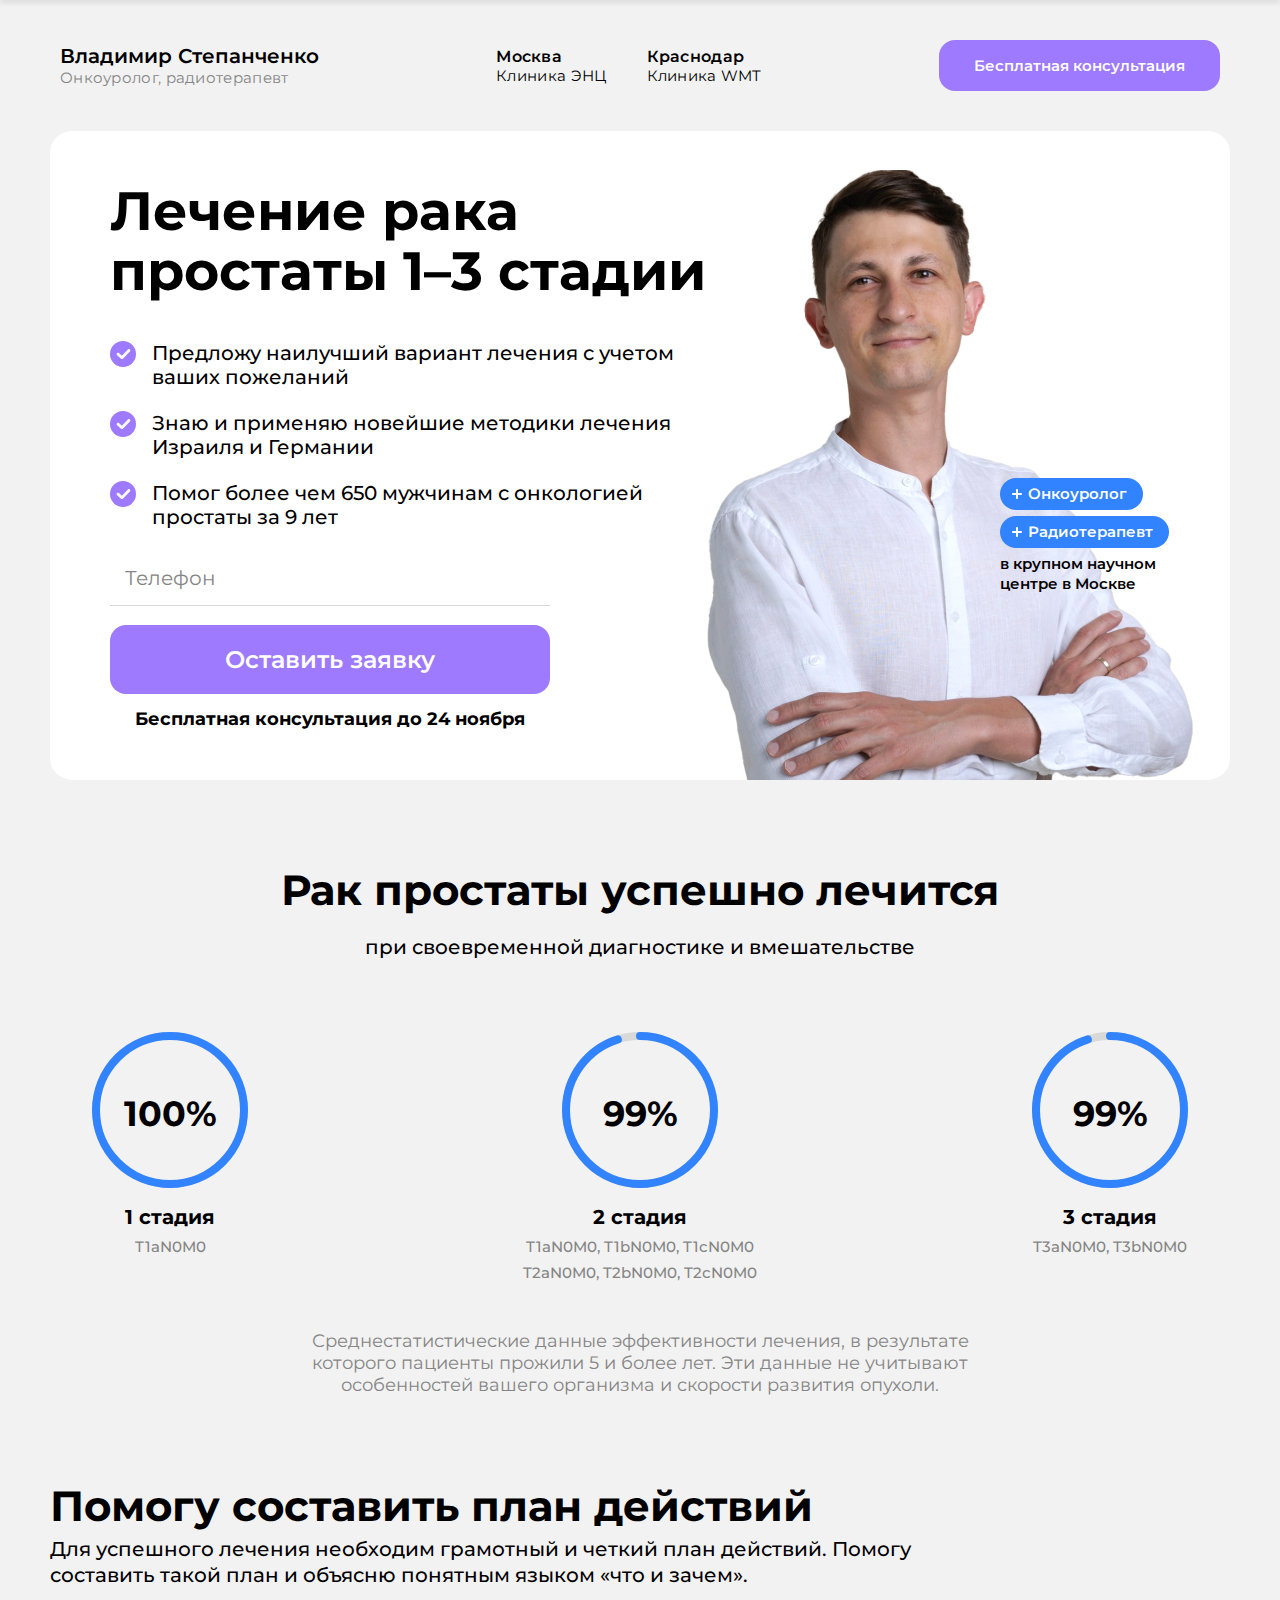
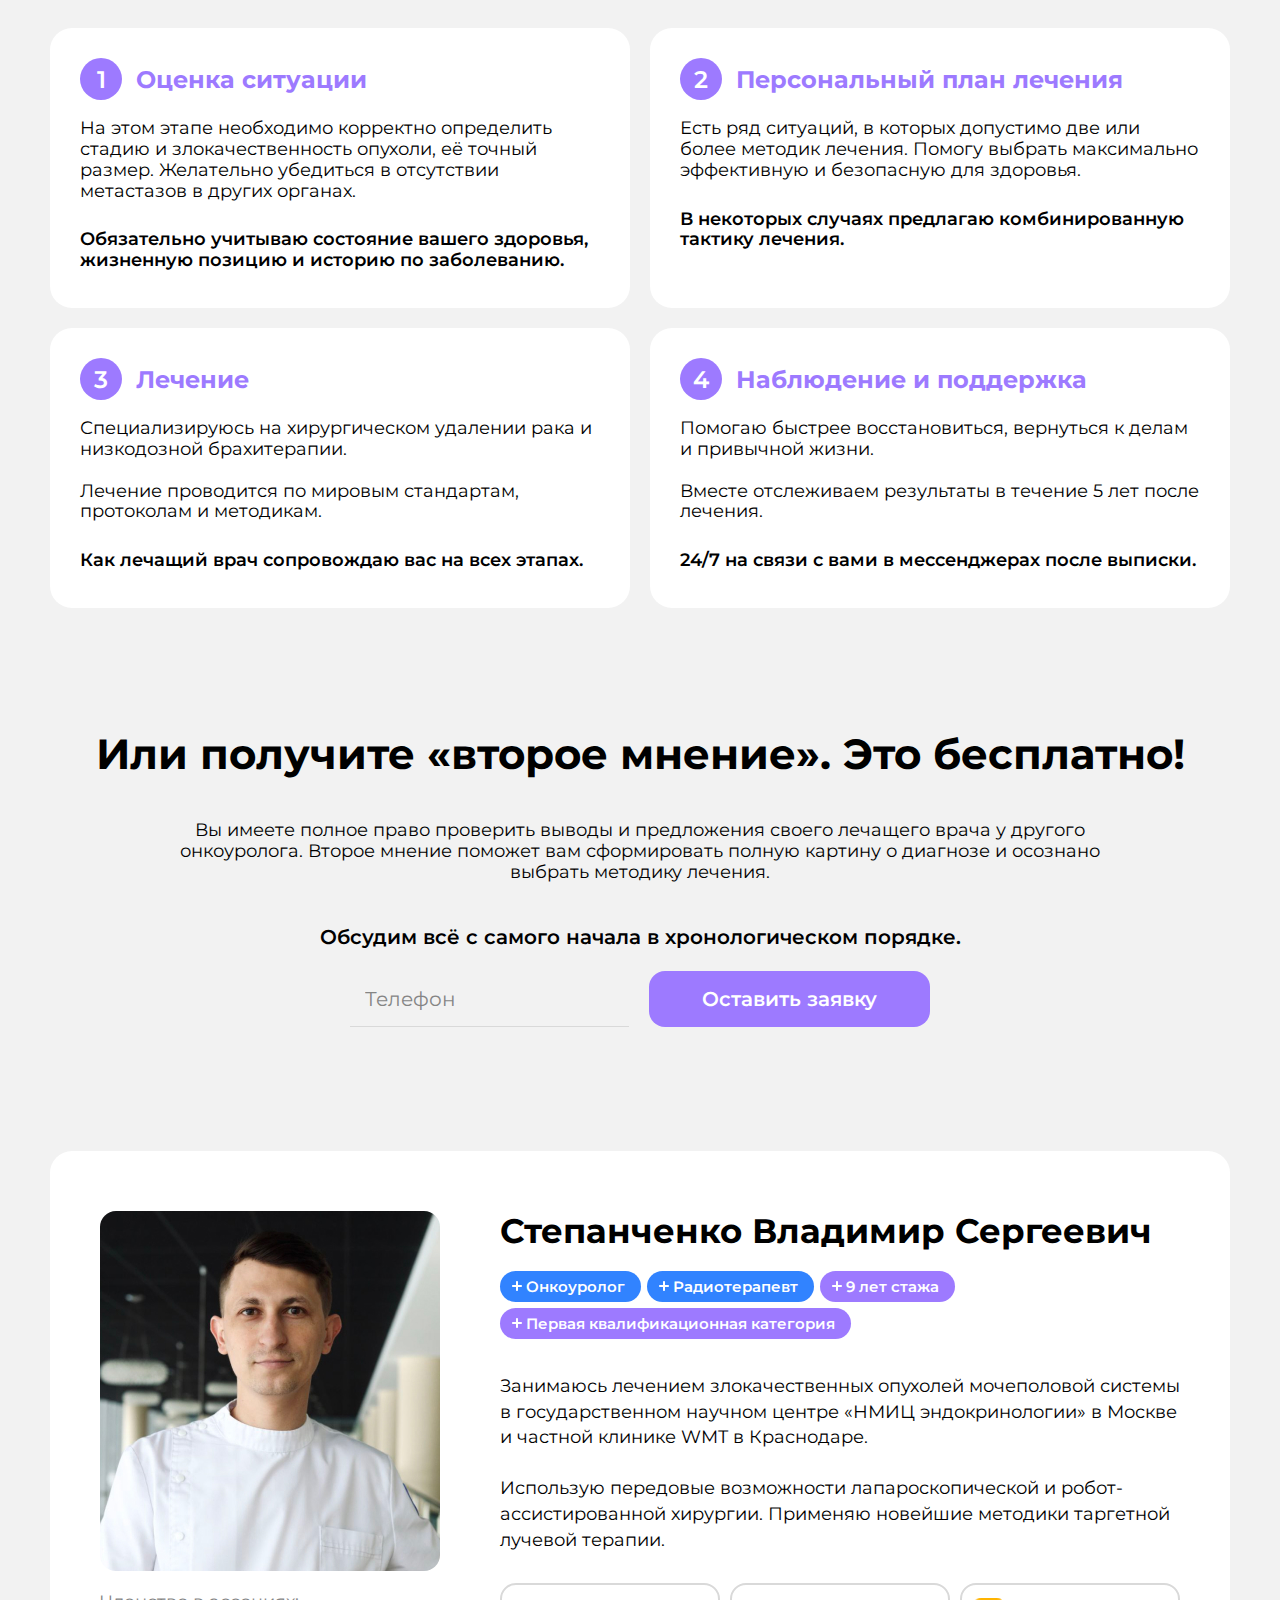
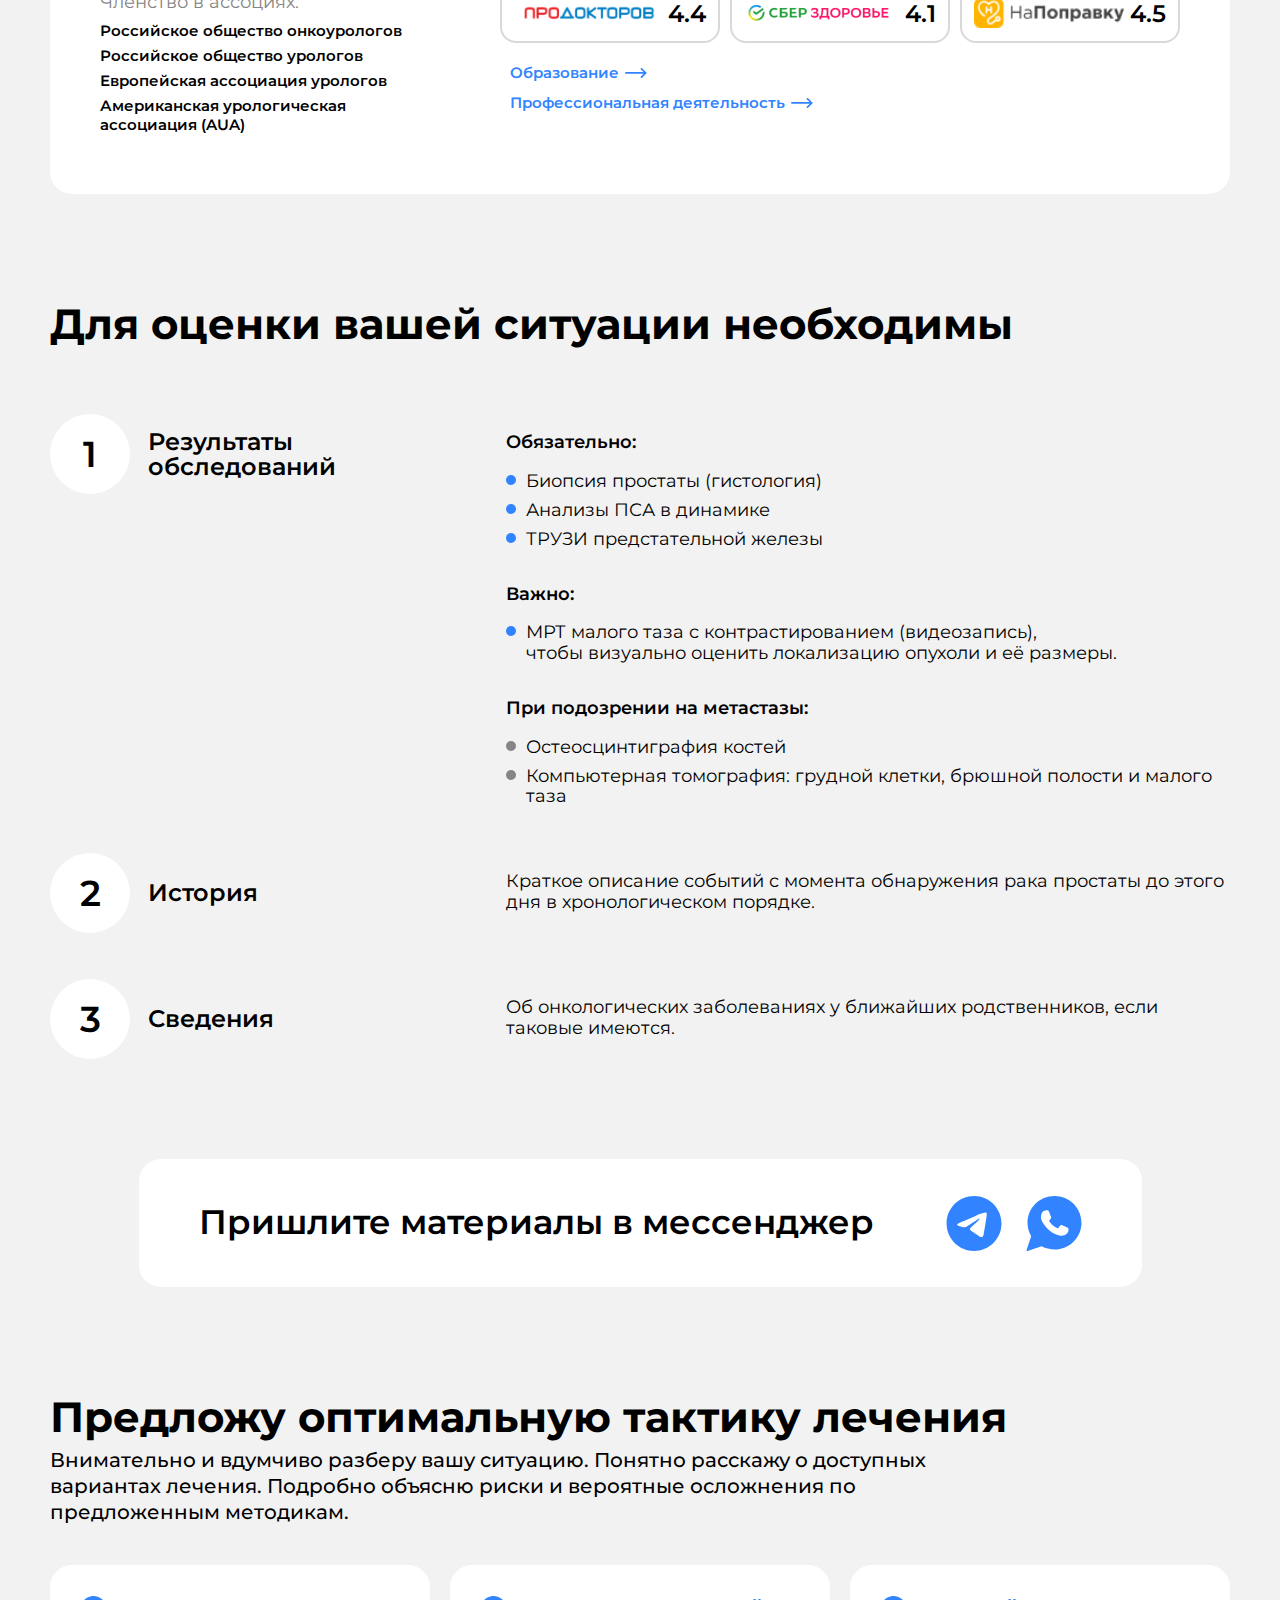
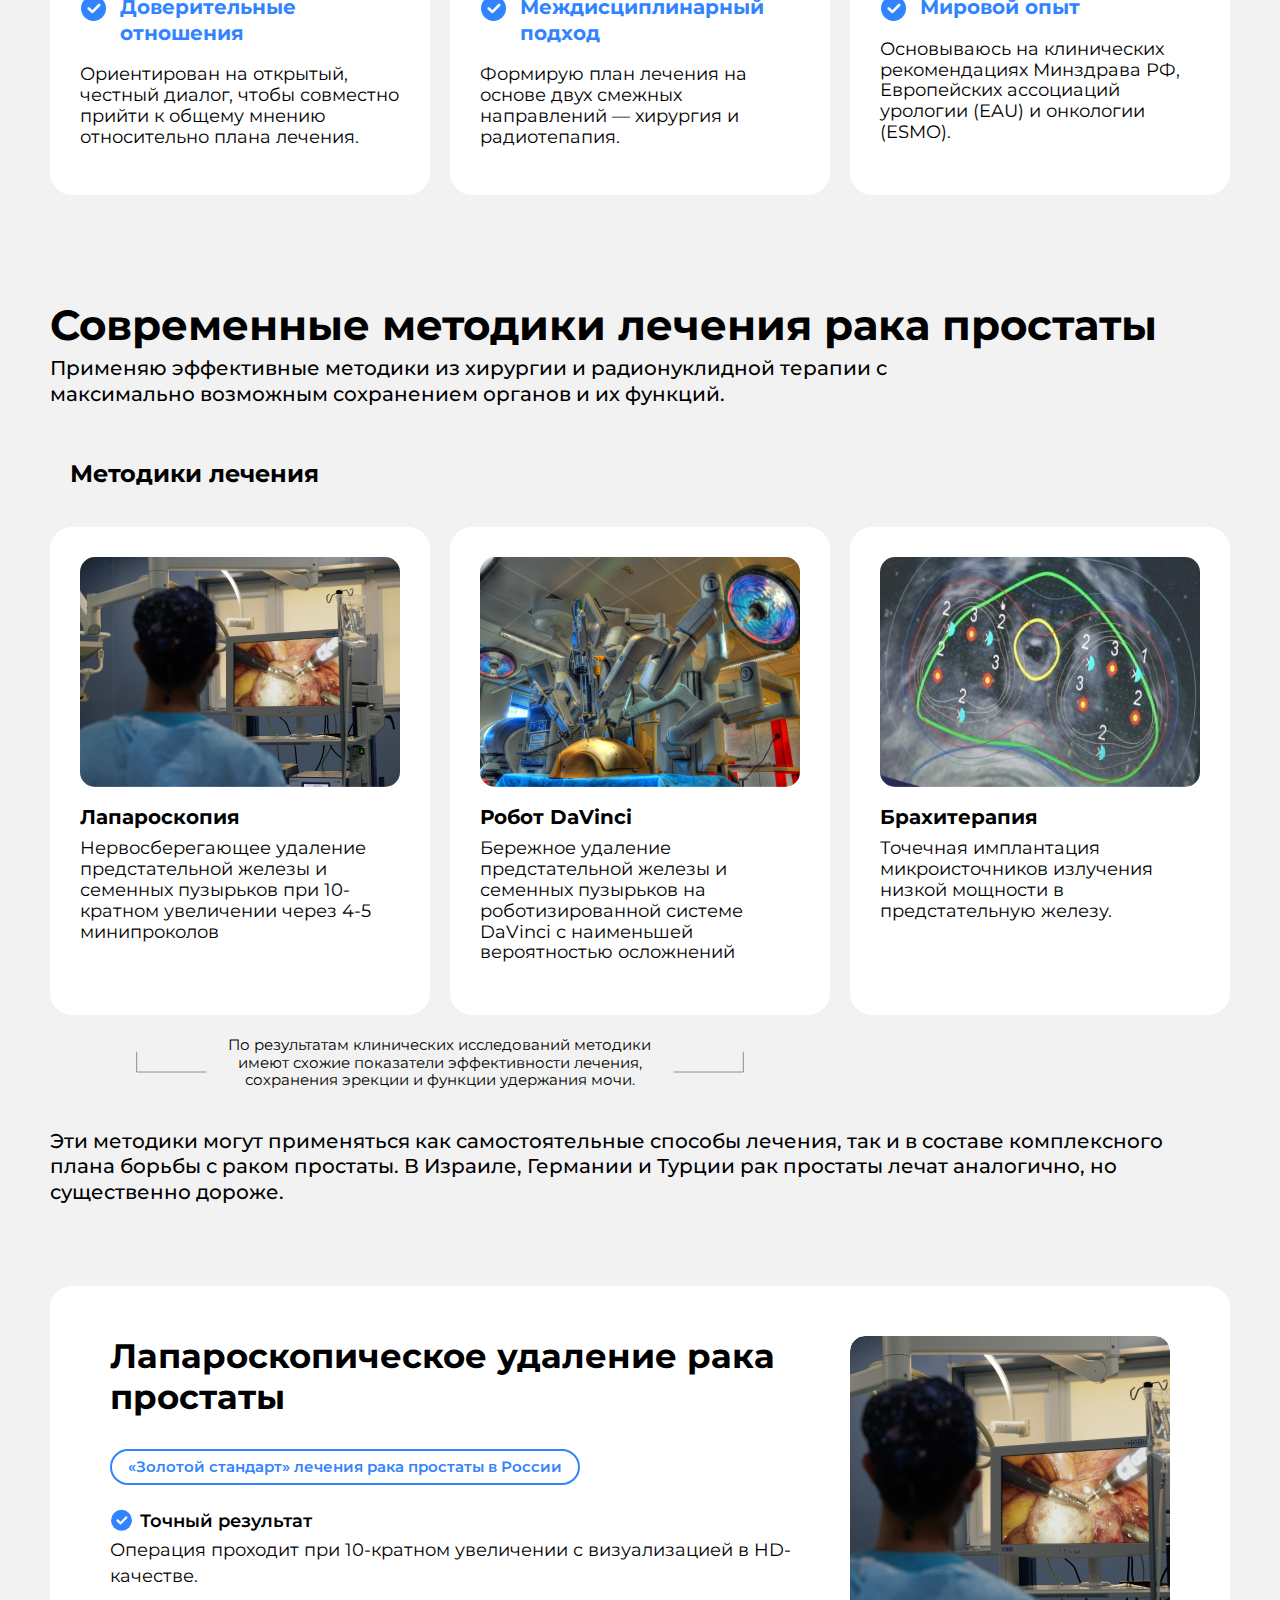
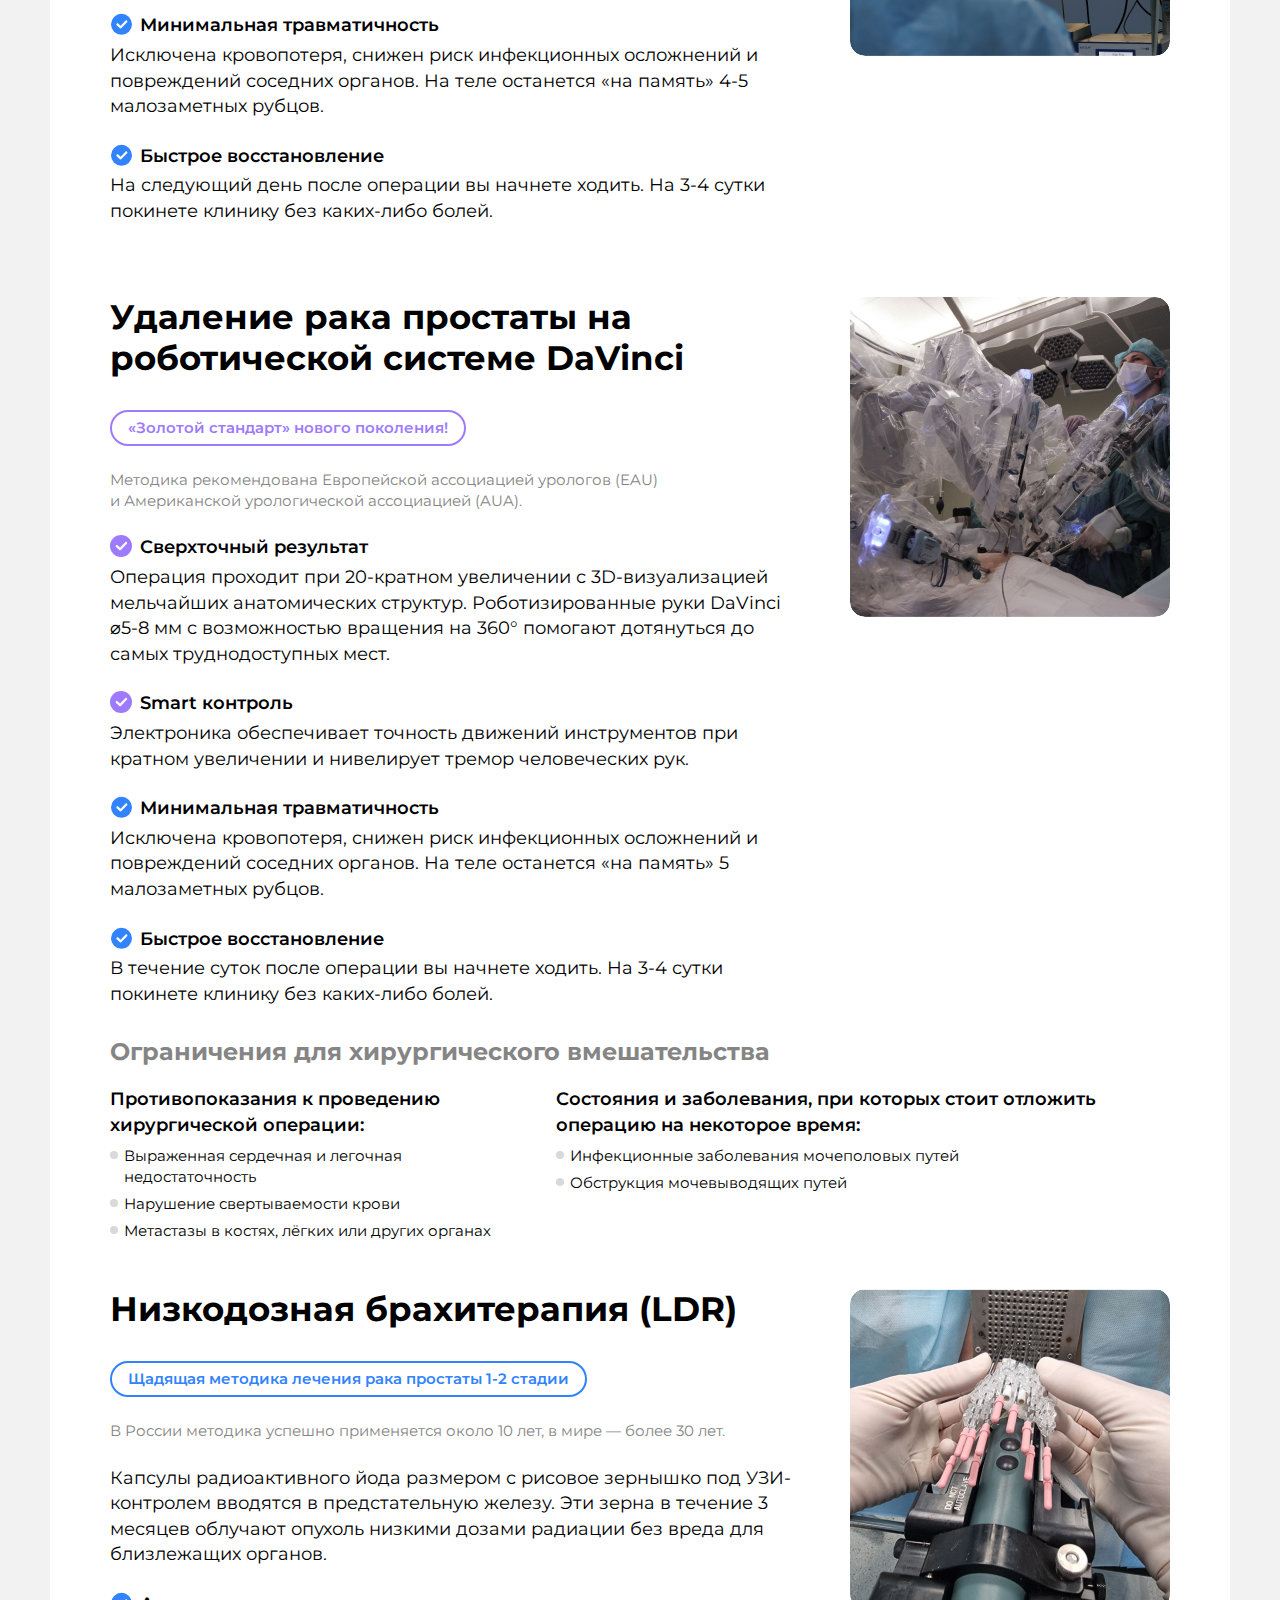
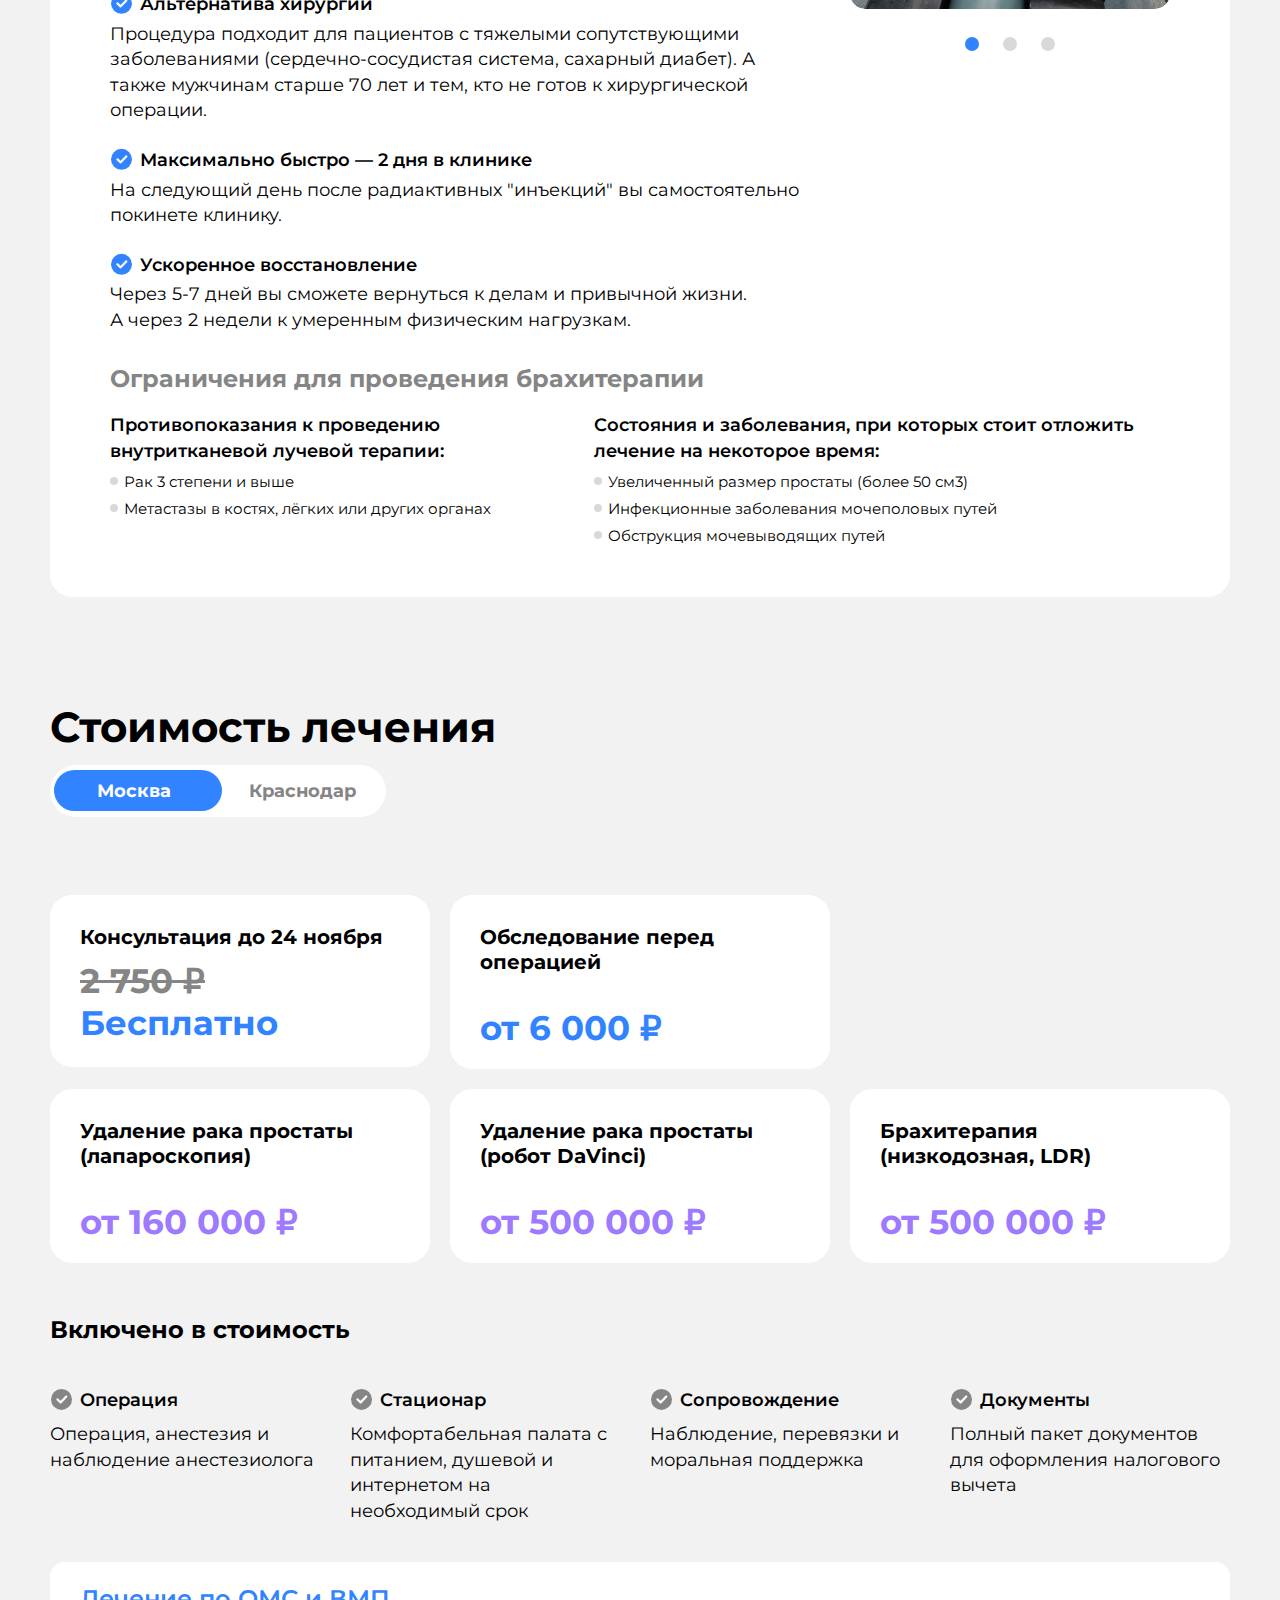
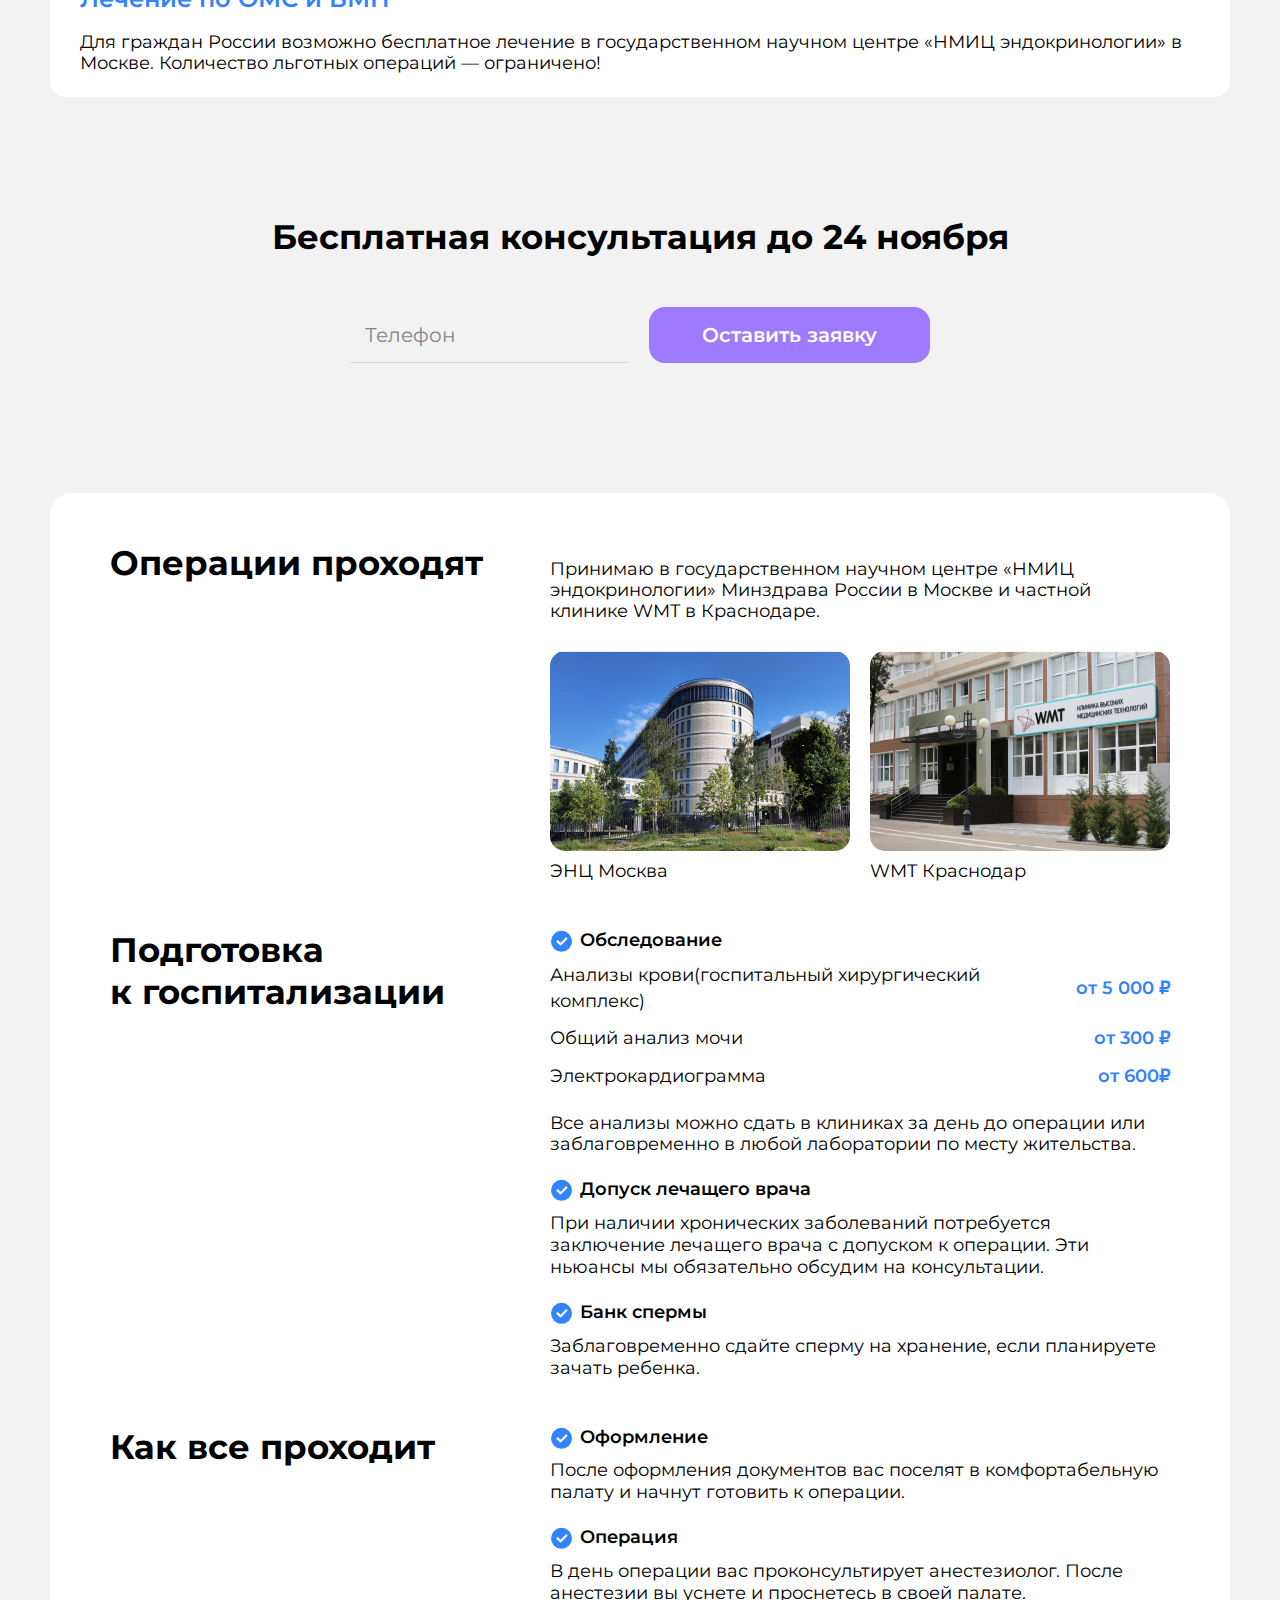
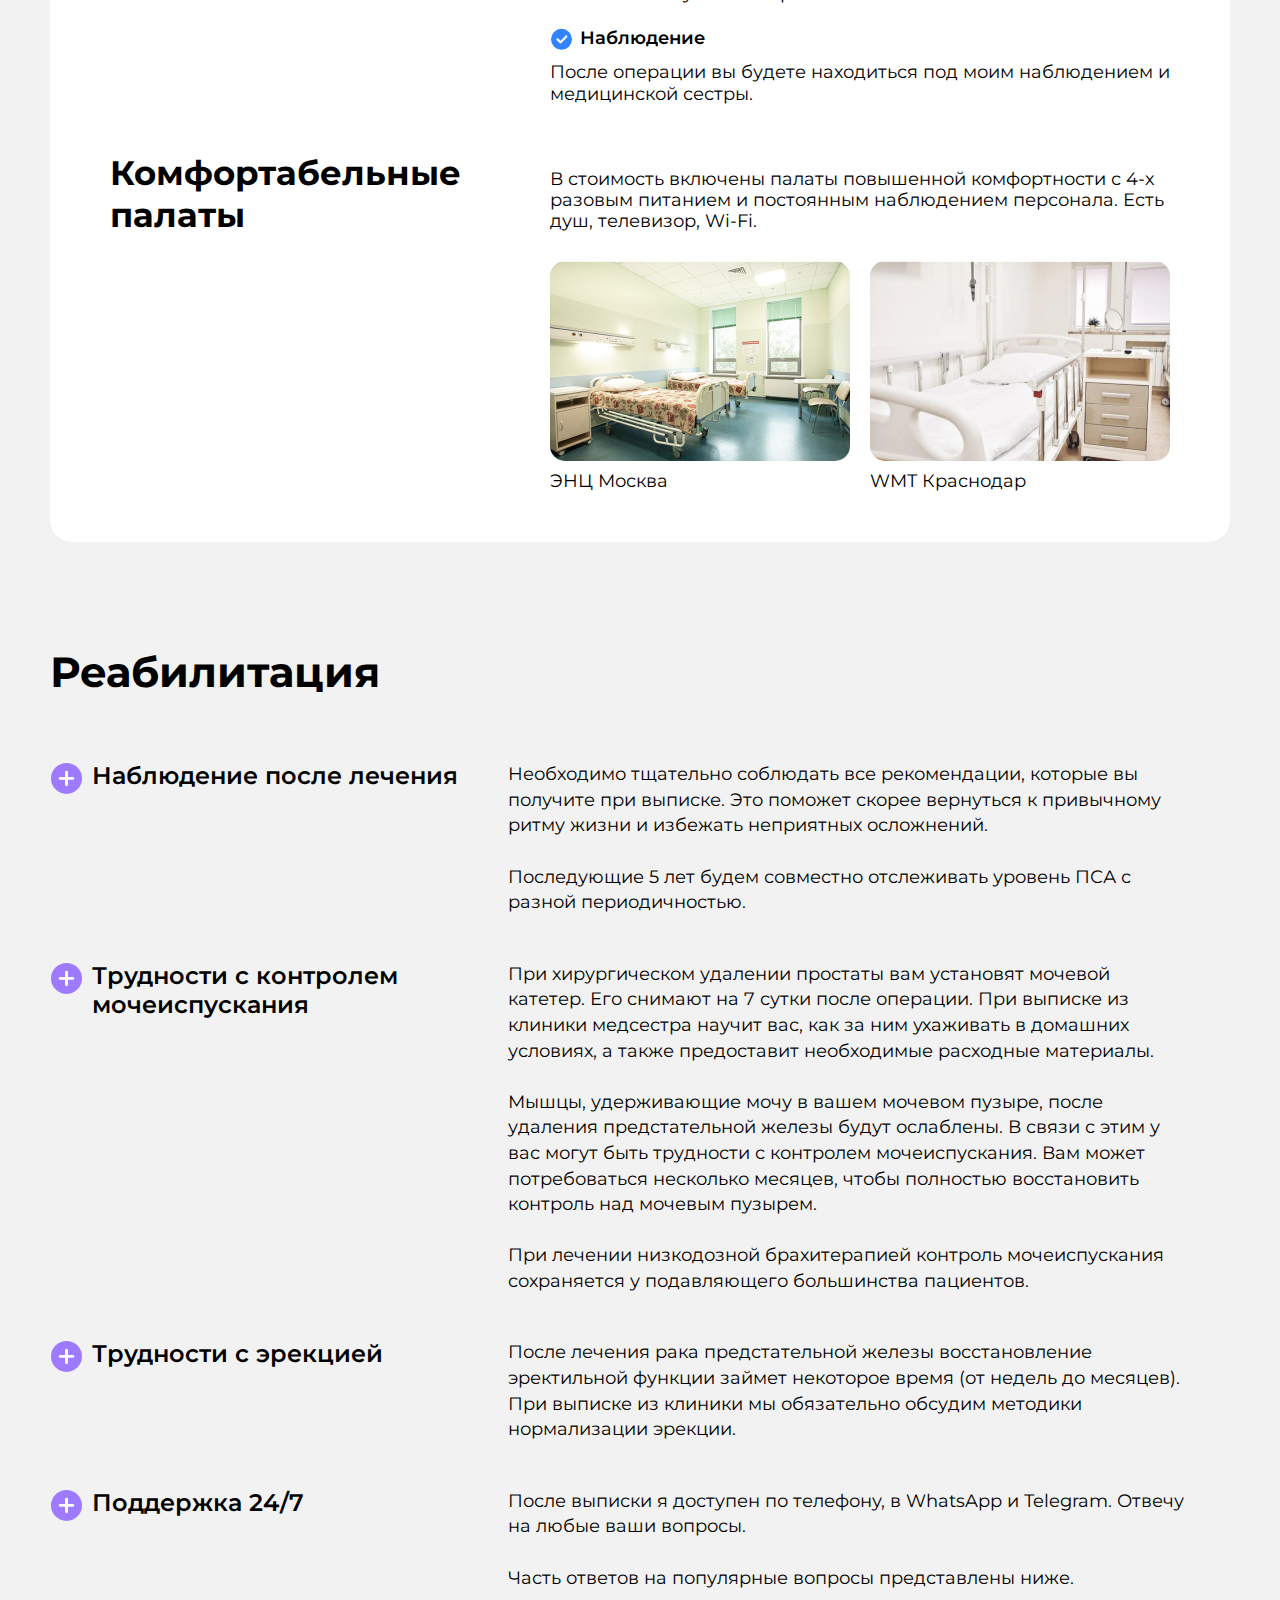
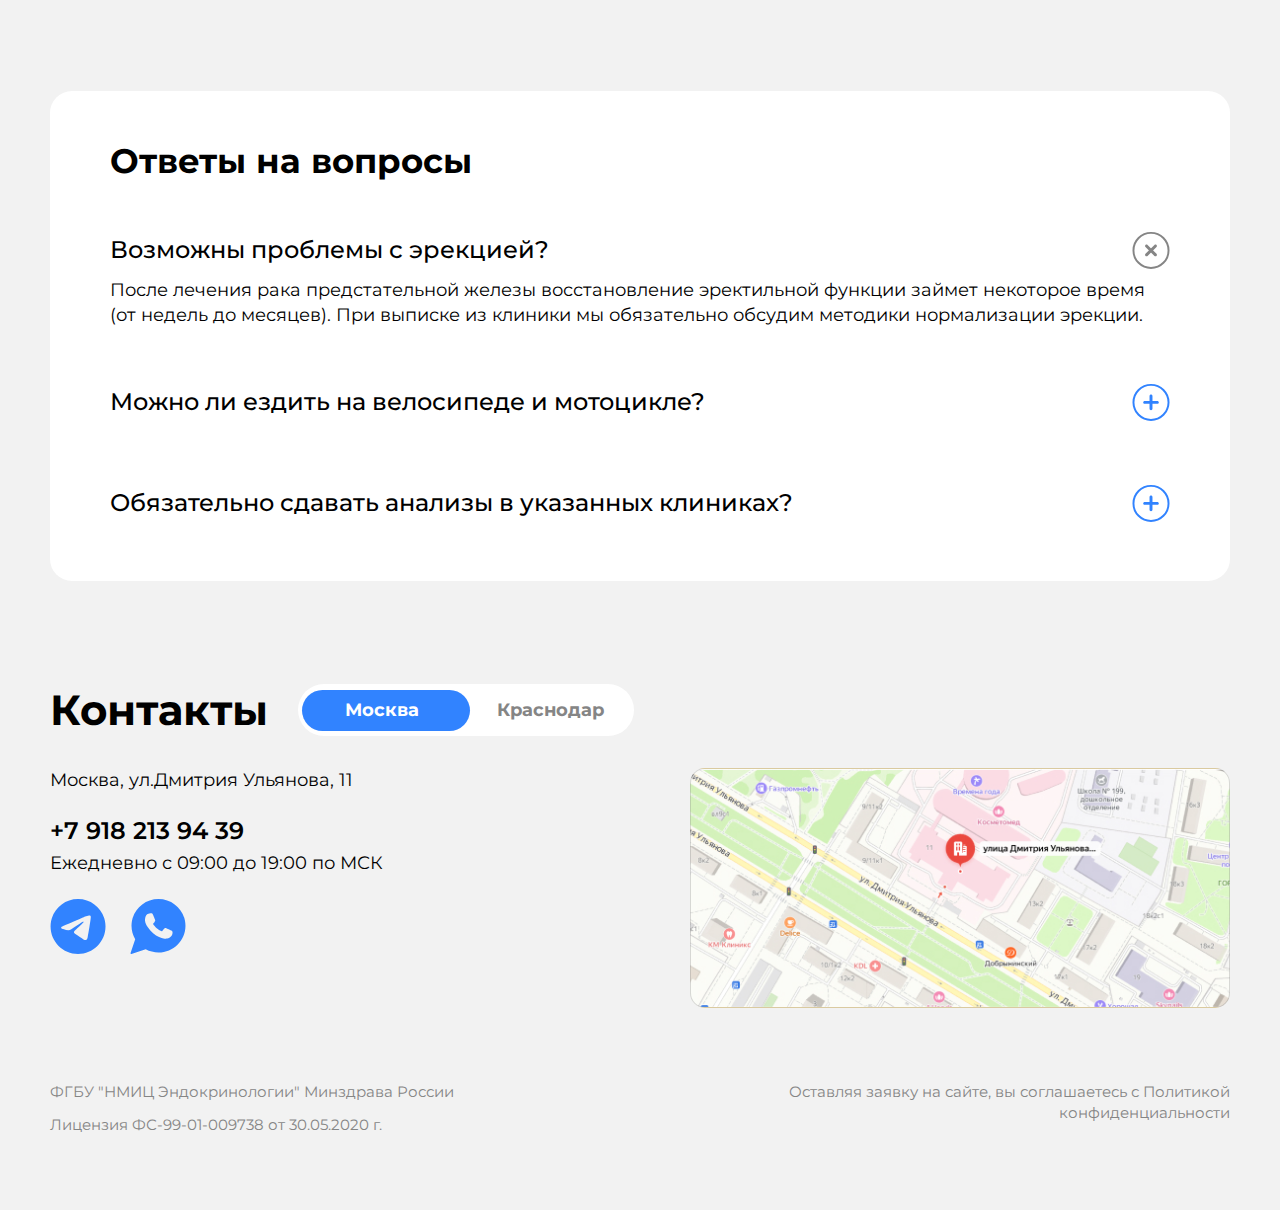
==== commit c568373a: "Update index.html" ====
--- a/index.html
+++ b/index.html
@@ -1170,6 +1170,13 @@
                                     <span class="cost-treatment__content_wrap-blue__item__price-tag">от 6 000 ₽</span>
                                 </div>
                             </div>
+                            <div class="cost-treatment__content_wrap-purple">
+                                <div class="cost-treatment__content_wrap-purple__item">
+                                    <h4 class="cost-treatment__content_wrap-blue__item__title">Удаление рака простаты (лапароскопия)</h4>
+                                    <span class="cost-treatment__content_wrap-blue__item__old-price-tag"></span>
+                                    <span class="cost-treatment__content_wrap-purple__item__price-tag">от 160 000 ₽</span>
+                                </div>
+                            </div>
                         </div>
                     </div>
 
--- a/css/style.css
+++ b/css/style.css
@@ -163,6 +163,10 @@
 .header-wrap__places__text {
     font-size: 15px;
     letter-spacing: 0.3px;
+}
+
+.header__btn._mobile {
+    display: none;
 }
 
 /* fixed-header */
@@ -1126,15 +1130,15 @@
 .cancer-treatment-methods__slider__item {
     height: 320px;
     width: 100%;
-    /* border-radius: 15px;
-    overflow: hidden; */
+    border-radius: 15px !important;
+    overflow: hidden !important;
 }
 
 .cancer-treatment-methods__slider__item img {
     width: 100%;
     height: 100%;
-    object-fit: cover;
-    user-select: none;
+    object-fit: cover !important;
+    user-select: none !important;
 }
 
 .cancer-treatment-methods__wrap__item__info__restrictions__title {
@@ -1542,11 +1546,13 @@
 }
 
 .stages-passage__wrap__item__info_list__step__prices__item__price {
+    display: block;
     color: #3183ff;
     font-size: 18px;
     font-weight: 600;
     line-height: 1.6rem;
-    text-wrap: nowrap;
+    text-wrap: nowrap !important;
+    word-wrap: normal;
 }
 
 .stages-passage__wrap__item__info_list__step__title {
--- a/css/flexibility.css
+++ b/css/flexibility.css
@@ -326,6 +326,14 @@
     .accordion-header h3 {
         font-size: 22px;
     }
+    .accordion-header {
+        position: relative;
+    }
+    .icon {
+        position: absolute;
+        top: 0;
+        right: 0;
+    }
     .accordion-content__wrap {
         font-size: 16px;
     }
@@ -369,6 +377,7 @@
         display: none;
     }
     .header__btn._mobile {
+        display: block;
         position: relative;
         width: 64px;
         height: 64px;
@@ -388,6 +397,7 @@
         background: url("../img/icons/phone-icon.svg") no-repeat center / contain;
     }
     .header__btn._mobile._fixed {
+        display: block;
         background: #9d7aff;
     }
     .header__btn._mobile._fixed::before {
@@ -403,7 +413,11 @@
 
     /* action-plan */
     .action-plan__wrap__item__top__title {
-        width: min-content;
+        width: auto;
+        text-wrap: balance;
+    }
+    .action-plan__wrap__item__top__num {
+        display: none;
     }
 
     /* consult-section */
@@ -517,6 +531,9 @@
     .offer-wrap__title {
         font-size: 36px;
     }
+    .offer-wrap__benefits__item {
+        font-size: 18px;
+    }
 
     /* action-plan */
     .action-plan__wrap__item__top {
@@ -534,15 +551,28 @@
         font-size: 24px;
     }
 
+    /* cancer-treatment-methods */
+    .cancer-treatment-methods__bottom-text {
+        font-size: 18px;
+    }
+
     /* stages-passage */
     .stages-passage__wrap__item__title {
         font-size: 27px;
     }
+    .stages-passage__wrap__item__info_list__step__prices__item__text {
+        font-size: 14px;
+        line-height: 1.2rem;;
+    }
 
     /* question-answer */
     .question-answer__wrap__title {
         font-size: 25px;
     }
+    .accordion-header h3 {
+        padding-right: 46px;
+    }
+
 
 }
 @media screen and (max-width: 370px) {
@@ -710,4 +740,4 @@
         font-size: 16px;
         text-wrap: balance;
     }
-}+}
